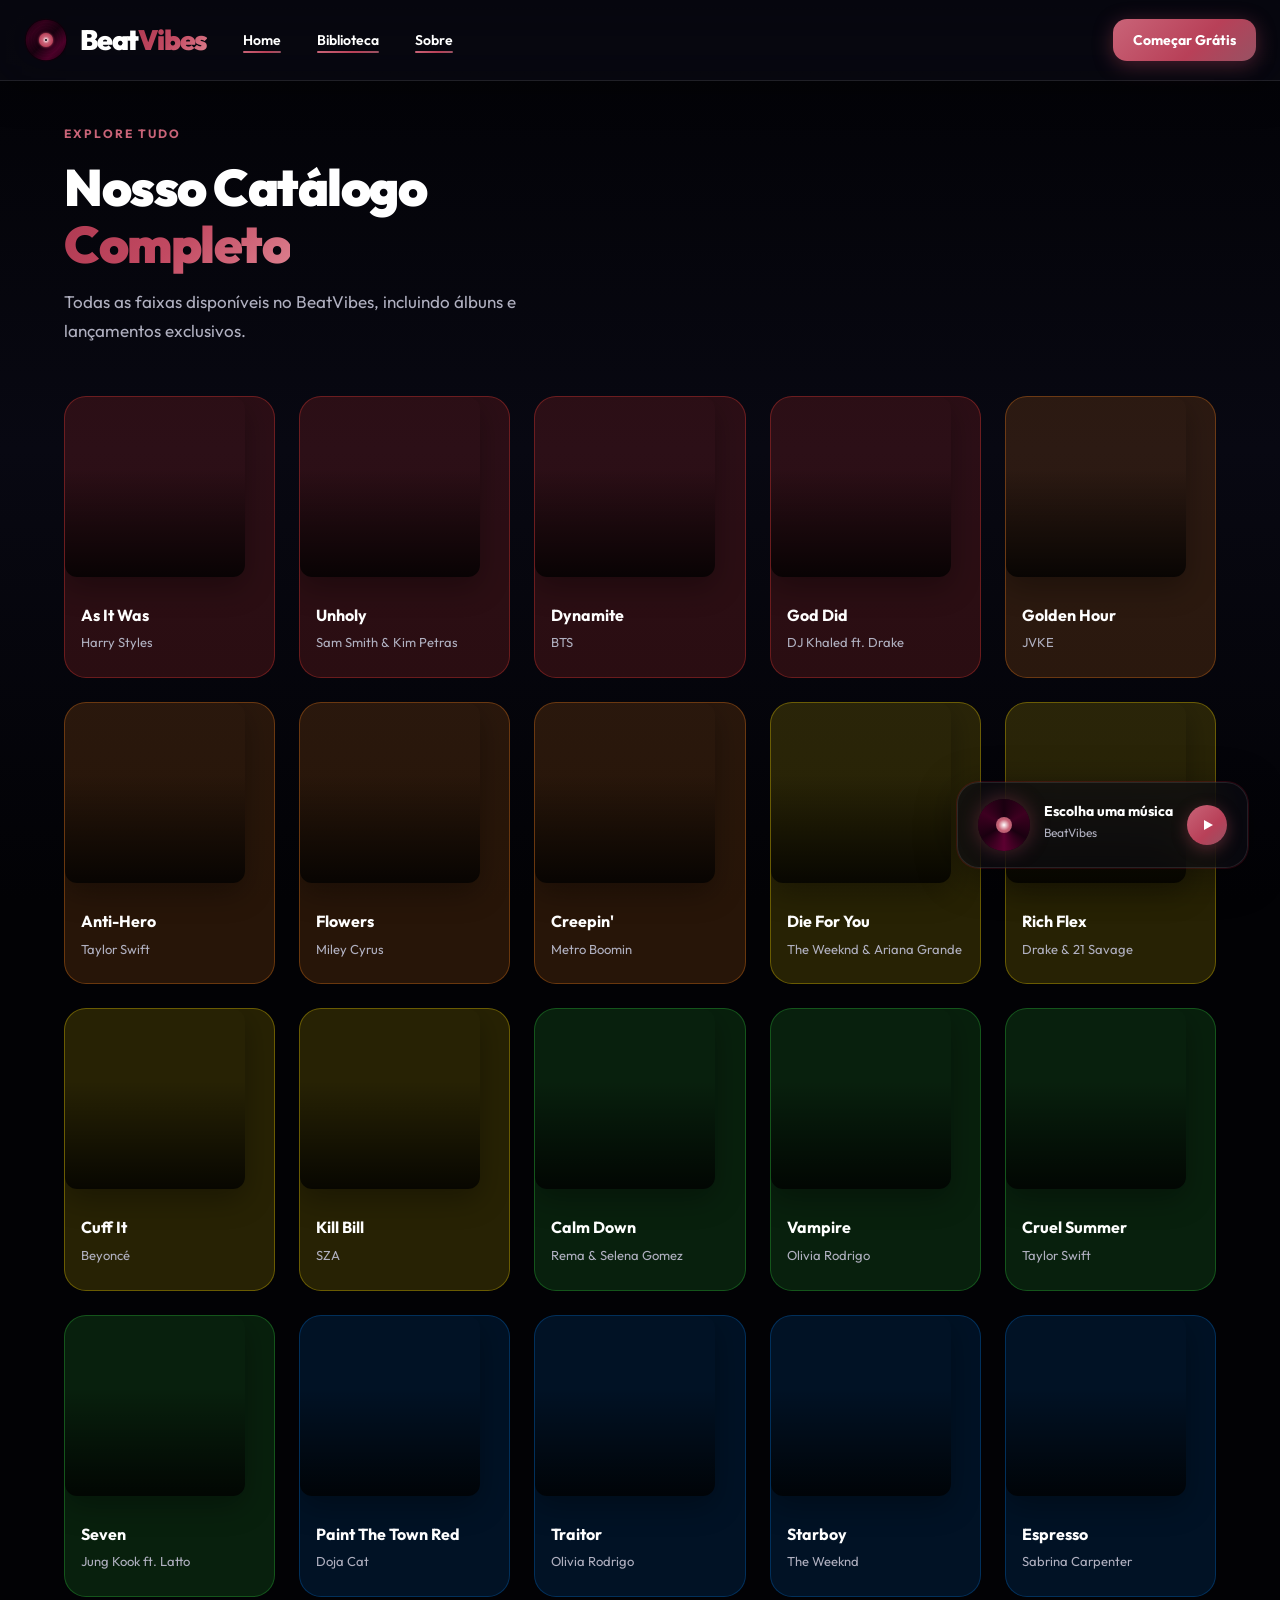
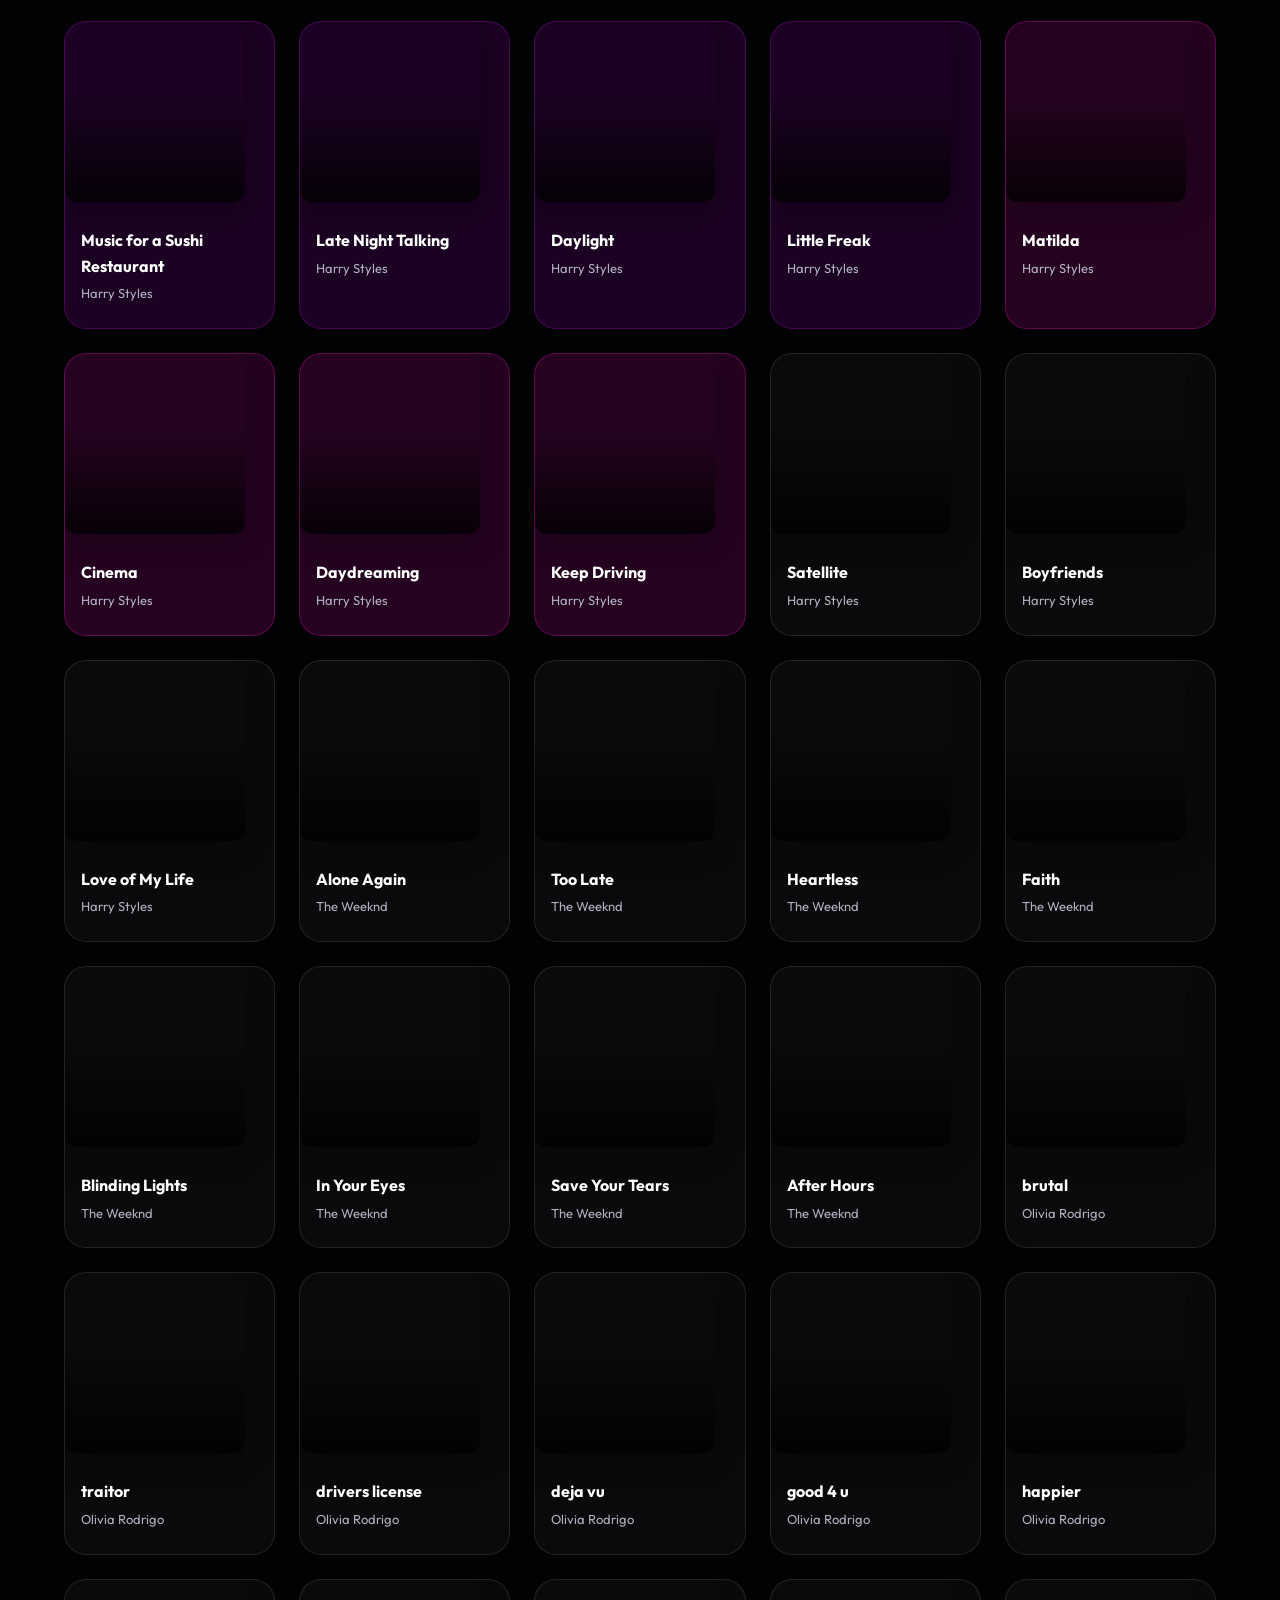
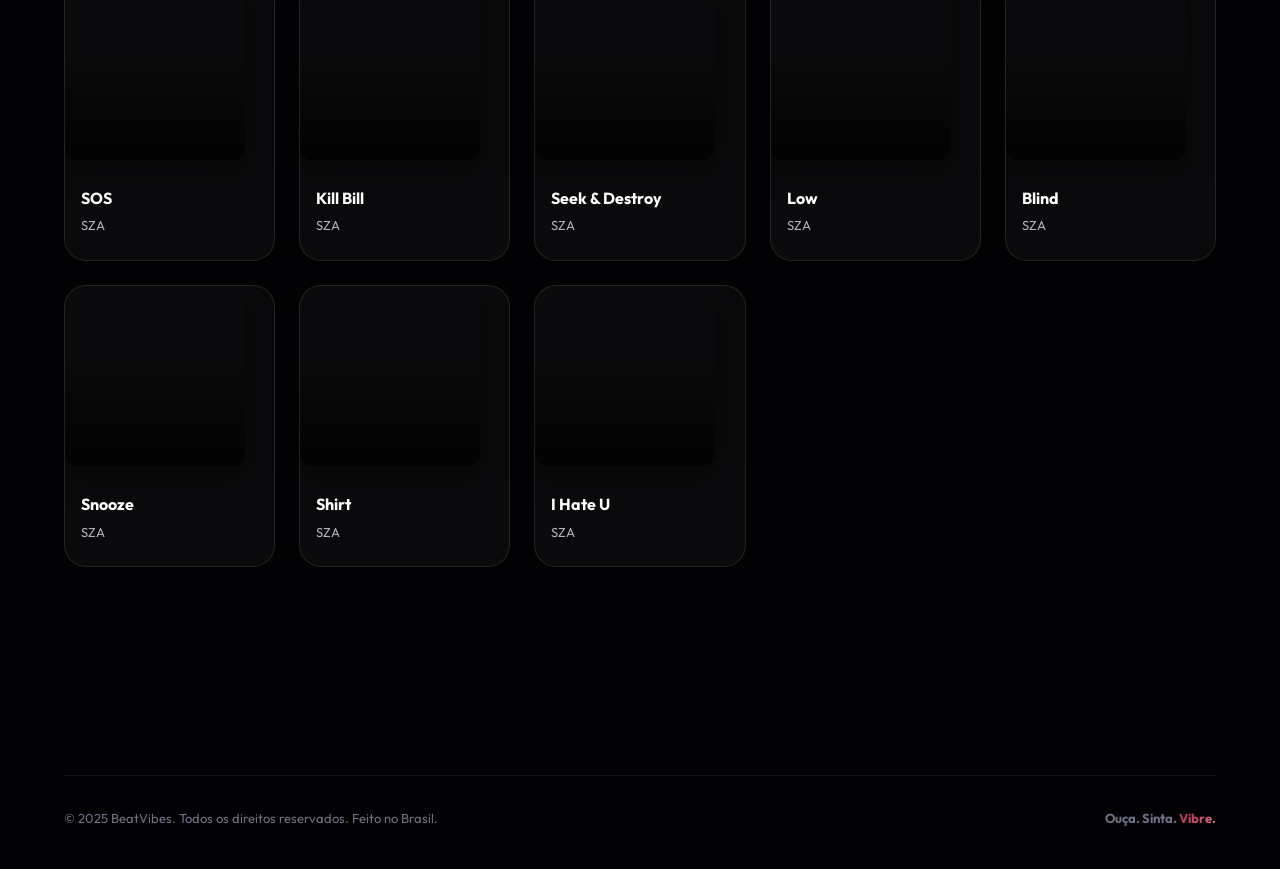
==== catalogo.html @ e832828b "Add files via upload" ====
<!DOCTYPE html>
<html lang="pt-BR" data-theme="dark">
<head>
  <meta charset="UTF-8" />
  <meta name="viewport" content="width=device-width, initial-scale=1.0" />
  <meta name="description" content="BeatVibes Catálogo – Explore todas as músicas disponíveis." />
  <title>BeatVibes – Catálogo Completo</title>
  <link rel="preconnect" href="https://fonts.googleapis.com" />
  <link rel="preconnect" href="https://fonts.gstatic.com" crossorigin />
  <link href="https://fonts.googleapis.com/css2?family=Outfit:wght@300;400;500;600;700;800;900&family=Space+Grotesk:wght@400;500;600;700&display=swap" rel="stylesheet" />
  <link rel="stylesheet" href="style.css" />
  <link rel='stylesheet' href='https://cdn-uicons.flaticon.com/2.1.0/uicons-solid-rounded/css/uicons-solid-rounded.css'>
</head>
<body class="catalog-page">

  <!-- NAVBAR -->
  <nav class="navbar scrolled">
    <div class="nav-container">
      <a href="index.html" class="nav-logo">
        <img src="logo.svg" alt="BeatVibes Icon" class="nav-logo-img" />
        <span class="logo-text">Beat<span class="logo-accent">Vibes</span></span>
      </a>
      <ul class="nav-links">
        <li><a href="index.html#home" class="nav-link">Home</a></li>
        <li><a href="index.html#biblioteca" class="nav-link">Biblioteca</a></li>
        <li><a href="index.html#sobre" class="nav-link">Sobre</a></li>
      </ul>
      <div class="nav-actions">
        <a href="login.html" class="btn-nav-cta">Começar Grátis</a>
      </div>
    </div>
  </nav>

  <main class="container" style="padding-top: 120px; padding-bottom: 80px;">
    <div class="section-tag">Explore Tudo</div>
    <h1 class="section-title">Nosso Catálogo <br><span class="gradient-text">Completo</span></h1>
    <p class="section-desc" style="margin-bottom: 50px;">Todas as faixas disponíveis no BeatVibes, incluindo álbuns e lançamentos exclusivos.</p>

    <div class="tracks-grid" id="fullTracksGrid" style="grid-template-columns: repeat(auto-fill, minmax(200px, 1fr));">
      <!-- Injected by app.js -->
    </div>
  </main>

  <footer class="footer">
    <div class="container">
      <div class="footer-bottom">
        <p>© 2025 BeatVibes. Todos os direitos reservados. Feito no Brasil.</p>
        <p class="footer-tagline">Ouça. Sinta. <span class="gradient-text">Vibre.</span></p>
      </div>
    </div>
  </footer>

  <!-- Floating Player -->
  <div class="floating-player" id="floatingPlayer">
    <div class="fp-art"><div class="fp-vinyl"><div class="fp-center"></div></div></div>
    <div class="fp-info">
      <span class="fp-title">Escolha uma música</span>
      <span class="fp-artist">BeatVibes</span>
    </div>
    <div class="fp-controls">
      <button class="fp-btn" id="fpPlay"><svg width="18" height="18" viewBox="0 0 18 18" fill="none"><path d="M6 4l9 5-9 5V4z" fill="currentColor"/></svg></button>
    </div>
  </div>

  <div class="toast" id="toast"></div>

  <script src="app.js"></script>
</body>
</html>
---- style.css ----
/* =====================================================
   BEATVIBES LANDING PAGE — CSS
   Design System: Crimson / Dark / Glassmorphism
   ===================================================== */

/* ── RESET & BASE ─────────────────────────────────── */
*, *::before, *::after { box-sizing: border-box; margin: 0; padding: 0; }

:root {
  /* Crimson Palette */
  --crimson:        #b84058;
  --crimson-light:  #c96478;
  --crimson-dark:   #975263;
  --crimson-deeper: #79142e;
  --crimson-glow:   rgba(207, 80, 105, 0.35);
  --crimson-soft:   rgba(220, 20, 60, 0.12);

  /* Dark Theme (default) */
  --bg:            #020205;
  --bg-2:          #080810;
  --bg-card:       #0e0e15;
  --bg-card-h:     #1A1A2E;
  --border:        rgba(220, 20, 60, 0.2);
  --border-soft:   rgba(255, 255, 255, 0.07);
  --glass-bg:      rgba(10, 10, 20, 0.6);
  --glass-border:  rgba(255, 255, 255, 0.1);
  --glass-shadow:  rgba(0, 0, 0, 0.4);

  /* Text */
  --txt:           #FFFFFF;
  --txt-2:         #B0B0C0;
  --txt-3:         #707085;

  /* UI */
  --radius:        14px;
  --radius-lg:     22px;
  --radius-xl:     32px;
  --trans:         0.25s cubic-bezier(.4, 0, .2, 1);
  --trans-fast:    0.15s cubic-bezier(.4, 0, .2, 1);

  /* Gradient */
  --bg-gradient:  linear-gradient(180deg, #020205 0%, #080812 50%, #020205 100%);
  --grad-crimson: linear-gradient(135deg, var(--crimson-light) 0%, var(--crimson) 60%, var(--crimson-dark) 100%);
  --grad-text:    linear-gradient(135deg, #af3951, #c24a62, #dd8290);
}

/* ── LIGHT THEME ──────────────────────────────────── */
[data-theme="light"] {
  --bg-gradient: linear-gradient(180deg, #FFFDFE 0%, #FFF5F7 20%, #FEF9F3 50%, #FFF5F7 80%, #FFFDFE 100%);
  --bg:           #FFFDFE;
  --bg-2:         transparent;
  --bg-card:      #FFFFFF;
  --bg-card-h:    #FFF0F5;
  --border:       rgba(220, 20, 60, 0.1);
  --border-soft:  rgba(220, 20, 60, 0.05);
  --glass-bg:     rgba(255, 255, 255, 0.6);
  --glass-border: rgba(220, 20, 60, 0.1);
  --glass-shadow: rgba(0, 0, 0, 0.05);
  --txt:          #1A0A0E;
  --txt-2:        #5C4D50;
  --txt-3:        #8C7E81;
}/* ── FONTS & BASE ─────────────────────────────────── */
html { scroll-behavior: smooth; font-size: 16px; }

body {
  font-family: 'Outfit', 'Space Grotesk', sans-serif;
  background: var(--bg-gradient) fixed no-repeat center / cover;
  background-color: var(--bg);
  color: var(--txt);
  line-height: 1.6;
  overflow-x: hidden;
  transition: background 0.5s ease, color 0.5s ease;
}

a { text-decoration: none; color: inherit; }
ul { list-style: none; }
img { max-width: 100%; display: block; }
button { cursor: pointer; font-family: inherit; }

/* ── SCROLLBAR ─────────────────────────────────────── */
::-webkit-scrollbar { width: 5px; }
::-webkit-scrollbar-track { background: var(--bg); }
::-webkit-scrollbar-thumb { background: var(--crimson-dark); border-radius: 99px; }

/* ── CONTAINER ─────────────────────────────────────── */
.container {
  width: 100%;
  max-width: 1200px;
  margin: 0 auto;
  padding: 0 24px;
}

/* ── GRADIENT TEXT ─────────────────────────────────── */
.gradient-text {
  background: var(--grad-text);
  -webkit-background-clip: text;
  -webkit-text-fill-color: transparent;
  background-clip: text;
}

/* ── CUSTOM CURSOR ─────────────────────────────────── */
.cursor {
  width: 10px; height: 10px;
  background: var(--crimson-light);
  border-radius: 50%;
  position: fixed;
  pointer-events: none;
  z-index: 9999;
  transform: translate(-50%, -50%);
  transition: transform 0.1s, background 0.2s;
  mix-blend-mode: difference;
}
.cursor-follower {
  width: 36px; height: 36px;
  border: 2px solid rgba(220, 20, 60, 0.5);
  border-radius: 50%;
  position: fixed;
  pointer-events: none;
  z-index: 9998;
  transform: translate(-50%, -50%);
  transition: transform 0.18s ease, width 0.2s, height 0.2s, border-color 0.2s;
}
.cursor.hovering { transform: translate(-50%, -50%) scale(2.5); background: transparent; }
.cursor-follower.hovering { width: 60px; height: 60px; border-color: var(--crimson); }

@media (hover: none) { .cursor, .cursor-follower { display: none; } }

/* ══════════════════════════════════════════════════
   NAVBAR
   ══════════════════════════════════════════════════ */
.navbar {
  position: fixed;
  top: 0; left: 0; right: 0;
  z-index: 1000;
  padding: 0;
  transition: all var(--trans);
}

.navbar.scrolled {
  background: var(--glass-bg);
  backdrop-filter: blur(24px) saturate(180%);
  -webkit-backdrop-filter: blur(24px) saturate(180%);
  border-bottom: 1px solid var(--glass-border);
  box-shadow: 0 4px 40px var(--glass-shadow);
}

.nav-container {
  max-width: 1300px;
  margin: 0 auto;
  padding: 0 24px;
  height: 80px;
  display: flex;
  align-items: center;
  justify-content: space-between;
  gap: 20px;
}

/* Logo */
.nav-logo {
  display: flex; align-items: center; gap: 12px;
  flex-shrink: 0;
}
/* Icon image */
.nav-logo-img {
  height: 44px;
  width: auto;
  object-fit: contain;
  transition: filter var(--trans), opacity var(--trans);
}
/* No filter needed for SVG logo to preserve crimson colors */
[data-theme="dark"] .nav-logo-img {
  filter: none;
}
.nav-logo:hover .nav-logo-img {
  opacity: 0.85;
}
.logo-text {
  font-size: 28px; font-weight: 900;
  color: var(--txt);
  letter-spacing: -1.2px;
  line-height: 1;
}
.logo-accent {
  background: var(--grad-text);
  -webkit-background-clip: text;
  -webkit-text-fill-color: transparent;
  background-clip: text;
}

/* Nav Links */
.nav-links {
  display: flex; align-items: center; gap: 4px;
  flex: 1;
}
.nav-link {
  padding: 8px 16px;
  font-size: 14px; font-weight: 500;
  color: var(--txt-2);
  border-radius: var(--radius);
  position: relative;
  transition: color var(--trans);
}
.nav-link::after {
  content: '';
  position: absolute; bottom: 4px; left: 16px; right: 16px;
  height: 2px;
  background: var(--grad-crimson);
  border-radius: 99px;
  transform: scaleX(0);
  transform-origin: left;
  transition: transform var(--trans);
}
.nav-link:hover { color: var(--txt); }
.nav-link:hover::after, .nav-link.active::after { transform: scaleX(1); }
.nav-link.active { color: var(--txt); font-weight: 600; }

/* Nav Actions */
.nav-actions {
  display: flex; align-items: center; gap: 16px;
  justify-content: flex-end;
}

/* Theme Toggle */
.theme-toggle { background: none; border: none; padding: 4px; }
.toggle-track {
  width: 54px; height: 28px;
  background: var(--bg-card);
  border: 1px solid var(--border-soft);
  border-radius: 99px;
  position: relative;
  display: flex; align-items: center;
  padding: 3px 5px;
  cursor: pointer;
  transition: background var(--trans), border-color var(--trans);
}
.toggle-track:hover { border-color: var(--crimson); }
.toggle-icon {
  font-size: 16px;
  position: absolute;
  display: flex;
  align-items: center;
  justify-content: center;
  transition: all var(--trans);
  z-index: 1;
}
.toggle-icon.sun { left: 8px; color: #000 !important; }
.toggle-icon.moon { right: 8px; color: #fff !important; }
[data-theme="dark"] .toggle-icon.sun { opacity: 0; transform: scale(0.5); }
[data-theme="dark"] .toggle-icon.moon { opacity: 1; transform: scale(1); }
[data-theme="light"] .toggle-icon.sun { opacity: 1; transform: scale(1); }
[data-theme="light"] .toggle-icon.moon { opacity: 0; transform: scale(0.5); }
.toggle-thumb {
  width: 20px; height: 20px;
  background: var(--grad-crimson);
  border-radius: 50%;
  position: absolute;
  top: 3px;
  transition: left var(--trans);
  box-shadow: 0 2px 8px var(--crimson-glow);
}
[data-theme="dark"] .toggle-thumb { left: 4px; }
[data-theme="light"] .toggle-thumb { left: 30px; }

/* CTA Button in nav */
.btn-nav-cta {
  display: flex; align-items: center; gap: 8px;
  padding: 10px 20px;
  background: var(--grad-crimson);
  color: #fff;
  font-size: 14px; font-weight: 700;
  border-radius: var(--radius);
  border: none;
  transition: transform var(--trans), box-shadow var(--trans), opacity var(--trans);
  box-shadow: 0 4px 20px var(--crimson-glow);
  white-space: nowrap;
}
.btn-nav-cta:hover {
  box-shadow: 0 8px 30px var(--crimson-glow);
}

/* Hamburger */
.hamburger {
  display: none;
  flex-direction: column; gap: 5px;
  background: none; border: none; padding: 6px;
}
.hamburger span {
  display: block; width: 24px; height: 2px;
  background: var(--txt);
  border-radius: 99px;
  transition: all var(--trans);
}
.hamburger.open span:nth-child(1) { transform: translateY(7px) rotate(45deg); }
.hamburger.open span:nth-child(2) { opacity: 0; }
.hamburger.open span:nth-child(3) { transform: translateY(-7px) rotate(-45deg); }

/* Mobile Menu */
.mobile-menu {
  display: none;
  background: var(--glass-bg);
  backdrop-filter: blur(24px);
  -webkit-backdrop-filter: blur(24px);
  border-top: 1px solid var(--glass-border);
  padding: 20px 24px 24px;
}
.mobile-menu.open { display: block; }
.mobile-link {
  display: block; padding: 12px 0;
  font-size: 18px; font-weight: 600;
  color: var(--txt-2);
  border-bottom: 1px solid var(--border-soft);
  transition: color var(--trans);
}
.mobile-link:hover { color: var(--crimson-light); }
.mobile-cta {
  margin-top: 16px;
  color: var(--crimson-light) !important;
  border: none !important;
  font-size: 16px !important;
}

/* ══════════════════════════════════════════════════
   HERO SECTION
   ══════════════════════════════════════════════════ */
.hero {
  position: relative;
  min-height: 100vh;
  display: flex; align-items: center; justify-content: center;
  overflow: hidden;
  padding: 120px 24px 80px;
}

/* Background */
.hero-bg {
  position: absolute; inset: 0;
  z-index: 0;
}

/* Pure CSS gradient — replaces the photo */
.hero-gradient {
  position: absolute; inset: 0;
  background:
    radial-gradient(ellipse 80% 60% at 20% 50%, rgba(180, 20, 60, 0.22) 0%, transparent 60%),
    radial-gradient(ellipse 60% 80% at 80% 30%, rgba(120, 0, 80, 0.18) 0%, transparent 55%),
    radial-gradient(ellipse 100% 50% at 50% 100%, rgba(220, 20, 60, 0.12) 0%, transparent 60%),
    linear-gradient(160deg, #0c0010 0%, #0a0818 40%, #080012 70%, #0d0008 100%);
}
[data-theme="light"] .hero-gradient {
  background: transparent !important;
}
[data-theme="light"] .hero-slider {
  background: transparent !important;
}

/* Subtle perspective grid */
.hero-grid {
  position: absolute; inset: 0;
  background-image:
    linear-gradient(rgba(180, 20, 60, 0.07) 1px, transparent 1px),
    linear-gradient(90deg, rgba(180, 20, 60, 0.07) 1px, transparent 1px);
  background-size: 60px 60px;
  mask-image: radial-gradient(ellipse 80% 70% at 50% 50%, black 30%, transparent 75%);
  -webkit-mask-image: radial-gradient(ellipse 80% 70% at 50% 50%, black 30%, transparent 75%);
  pointer-events: none;
  animation: gridDrift 20s linear infinite;
}
@keyframes gridDrift {
  0%   { background-position: 0 0; }
  100% { background-position: 60px 60px; }
}

.hero-noise {
  position: absolute; inset: 0;
  opacity: 0.04;
  background-image: url("data:image/svg+xml,%3Csvg viewBox='0 0 256 256' xmlns='http://www.w3.org/2000/svg'%3E%3Cfilter id='noise'%3E%3CfeTurbulence type='fractalNoise' baseFrequency='0.9' numOctaves='4' stitchTiles='stitch'/%3E%3C/filter%3E%3Crect width='100%25' height='100%25' filter='url(%23noise)'/%3E%3C/svg%3E");
  pointer-events: none;
}

/* Orbs - Removed per user request */
.orb { display: none; }


/* Soundwave */
.soundwave-wrap {
  position: absolute; bottom: 120px; left: 50%; transform: translateX(-50%);
  display: flex; align-items: flex-end; gap: 4px; height: 60px;
  opacity: 0.25;
}
.soundwave-wrap .bar {
  width: 4px; background: var(--crimson);
  border-radius: 99px;
  animation: wave 1.2s ease-in-out infinite;
}
.soundwave-wrap .bar:nth-child(1)  { animation-delay: 0.0s; }
.soundwave-wrap .bar:nth-child(2)  { animation-delay: 0.1s; }
.soundwave-wrap .bar:nth-child(3)  { animation-delay: 0.2s; }
.soundwave-wrap .bar:nth-child(4)  { animation-delay: 0.3s; }
.soundwave-wrap .bar:nth-child(5)  { animation-delay: 0.4s; }
.soundwave-wrap .bar:nth-child(6)  { animation-delay: 0.5s; }
.soundwave-wrap .bar:nth-child(7)  { animation-delay: 0.6s; }
.soundwave-wrap .bar:nth-child(8)  { animation-delay: 0.5s; }
.soundwave-wrap .bar:nth-child(9)  { animation-delay: 0.4s; }
.soundwave-wrap .bar:nth-child(10) { animation-delay: 0.3s; }
.soundwave-wrap .bar:nth-child(11) { animation-delay: 0.2s; }
.soundwave-wrap .bar:nth-child(12) { animation-delay: 0.1s; }
.soundwave-wrap .bar:nth-child(13) { animation-delay: 0.0s; }
.soundwave-wrap .bar:nth-child(14) { animation-delay: 0.15s; }
.soundwave-wrap .bar:nth-child(15) { animation-delay: 0.3s; }
.soundwave-wrap .bar:nth-child(16) { animation-delay: 0.45s; }
.soundwave-wrap .bar:nth-child(17) { animation-delay: 0.6s; }
.soundwave-wrap .bar:nth-child(18) { animation-delay: 0.75s; }
@keyframes wave {
  0%, 100% { height: 8px; }
  50% { height: 40px; }
}

/* Hero Content */
.hero-content {
  position: relative; z-index: 10;
  max-width: 1400px;
  width: 100%;
  margin: 0 auto;
  padding: 0 40px;
}

.hero-title {
  font-size: clamp(48px, 10vw, 110px);
  font-weight: 900;
  line-height: 0.95;
  letter-spacing: -3px;
  margin-bottom: 24px;
}

.hero-subtitle {
  font-size: 1.4rem;
  line-height: 1.6;
  color: var(--txt-2);
  margin-bottom: 40px;
  max-width: 650px;
  font-weight: 400;
}

.hero-slider {
  position: relative;
  min-height: 600px;
  display: flex;
  align-items: center;
  margin-bottom: 20px;
}

.hero-slide {
  position: absolute;
  inset: 0;
  display: grid;
  grid-template-columns: 1fr 1.1fr;
  align-items: center;
  gap: 80px;
  opacity: 0;
  visibility: hidden;
  transition: all 0.8s cubic-bezier(0.4, 0, 0.2, 1);
  z-index: 1;
}
.hero-slide.active {
  opacity: 1;
  visibility: visible;
  z-index: 2;
}

.hero-nav {
  position: absolute;
  top: 50%;
  transform: translateY(-50%);
  background: transparent;
  border: none;
  color: #fff;
  display: flex;
  align-items: center;
  justify-content: center;
  cursor: pointer;
  z-index: 100;
  transition: all 0.4s var(--trans);
  opacity: 0.8;
  color: var(--txt);
}
.hero-nav:hover {
  background: var(--crimson);
  border-color: var(--crimson);
  box-shadow: 0 0 30px var(--crimson-soft);
  transform: translateY(-50%) scale(1.1);
}
.hero-nav.prev { left: -80px; }
.hero-nav.next { right: -80px; }

@media (min-width: 1400px) {
  .hero-nav.prev { left: -100px; }
  .hero-nav.next { right: -100px; }
}

@media (max-width: 1200px) {
  .hero-nav.prev { left: 10px; }
  .hero-nav.next { right: 10px; }
}

.hero-slide.active {
  opacity: 1 !important;
  visibility: visible !important;
}

.hero-text {
  text-align: left;
  transform: translateX(-30px);
  transition: transform 0.8s ease;
}
.hero-slide.active .hero-text {
  transform: translateX(0);
}

.hero-media {
  position: relative;
  display: flex;
  align-items: center;
  justify-content: center;
  transform: translateX(30px);
  transition: transform 0.8s ease;
}
.hero-slide.active .hero-media {
  transform: translateX(0);
}

/* Slide 1: Vinyl */
.media-vinyl-wrap { position: relative; }
.media-vinyl {
  width: 320px; height: 320px;
  border-radius: 50%;
  background: conic-gradient(#1a0010, #3d0020, #1a0010, #5c0030, #1a0010, #3d0020, #1a0010);
  box-shadow: 0 0 50px var(--crimson-glow);
  display: flex; align-items: center; justify-content: center;
  animation: spinVinyl 8s linear infinite;
}
.media-center {
  width: 100px; height: 100px;
  border-radius: 50%;
  background: radial-gradient(circle, #fff 0%, var(--crimson-light) 50%, var(--crimson-dark) 100%);
  box-shadow: inset 0 0 20px rgba(0,0,0,0.3);
}
.floating-note {
  position: absolute; color: var(--crimson-light); font-size: 28px;
  filter: drop-shadow(0 0 15px var(--crimson));
  animation: floatNote 4s ease-in-out infinite;
  z-index: 5;
}
.note-1 { top: -30px; left: 10%; animation-delay: 0s; }
.note-2 { bottom: -20px; right: 10%; animation-delay: 2s; }

@keyframes floatNote {
  0%, 100% { transform: translateY(0) rotate(0deg) scale(1); opacity: 0.4; }
  50% { transform: translateY(-30px) rotate(15deg) scale(1.2); opacity: 0.9; }
}

/* Slide 2: Aura */
.media-aura {
  position: relative; width: 300px; height: 300px;
  display: flex; align-items: center; justify-content: center;
}
.aura-ring {
  position: absolute; border: 2px solid var(--crimson);
  border-radius: 50%; opacity: 0;
  animation: ripple 3s linear infinite;
}
.ring-1 { width: 100%; height: 100%; animation-delay: 0s; }
.ring-2 { width: 100%; height: 100%; animation-delay: 1s; }
.ring-3 { width: 100%; height: 100%; animation-delay: 2s; }
.aura-icon { color: var(--crimson-light); filter: drop-shadow(0 0 10px var(--crimson)); }

@keyframes ripple {
  0% { transform: scale(0.5); opacity: 0.8; }
  100% { transform: scale(1.5); opacity: 0; }
}

/* Slide 3: AI */
.media-ai {
  position: relative; width: 400px; height: 200px;
  display: flex; align-items: center; justify-content: center;
}
.ai-wave { width: 100%; height: 100px; }
.wave-path { animation: waveDraw 4s linear infinite; }
.ai-core {
  position: absolute; width: 40px; height: 40px;
  background: var(--grad-crimson); border-radius: 50%;
  box-shadow: 0 0 30px var(--crimson-glow);
  animation: pulse 2s infinite;
}

@keyframes waveDraw {
  0% { stroke-dasharray: 0 200; stroke-dashoffset: 0; }
  100% { stroke-dasharray: 200 0; stroke-dashoffset: -400; }
}

/* Slide 4: Devices */
.media-devices {
  position: relative; width: 300px; height: 200px;
}
.device {
  position: absolute; background: rgba(255,255,255,0.05);
  border: 2px solid var(--border-soft); border-radius: 12px;
  backdrop-filter: blur(10px);
}
.phone { width: 60px; height: 110px; bottom: 0; left: 20px; z-index: 2; }
.laptop { width: 220px; height: 140px; top: 0; right: 0; z-index: 1; }
.cloud-sync {
  position: absolute; top: 40%; left: 45%; z-index: 3;
  color: var(--crimson-light); animation: floatOrb 4s infinite;
}

/* Actions & Dots */
.hero-actions-container {
  display: flex; flex-direction: column; align-items: flex-start;
  gap: 40px; margin-top: -40px; padding-left: 0;
}
.hero-main-cta { display: flex; align-items: center; gap: 20px; }

.hero-dots { display: flex; gap: 12px; }
.h-dot {
  width: 32px; height: 4px; background: var(--border-soft);
  border-radius: 99px; cursor: pointer; transition: all 0.4s var(--trans);
}
.h-dot.active {
  background: var(--grad-crimson); width: 60px;
  box-shadow: 0 0 15px var(--crimson-glow);
}

@media (max-width: 1024px) {
  .hero-slide { grid-template-columns: 1fr; gap: 40px; height: auto; position: relative; }
  .hero-slider { min-height: 800px; }
  .hero-text { text-align: center; }
  .hero-actions-container { align-items: center; margin-top: 20px; }
  .hero-media { order: -1; transform: translateY(0) !important; }
}

@media (max-width: 768px) {
  .hero-title { font-size: 52px; letter-spacing: -2px; }
  .media-vinyl { width: 240px; height: 240px; }
}

/* Stats */
.hero-stats {
  display: inline-flex; align-items: center; gap: 32px;
  background: var(--glass-bg);
  border: 1px solid var(--glass-border);
  backdrop-filter: blur(16px);
  border-radius: var(--radius-xl);
  padding: 20px 40px;
}
.stat-item { text-align: center; }
.stat-num {
  font-size: 32px; font-weight: 900;
  background: var(--grad-text);
  -webkit-background-clip: text; -webkit-text-fill-color: transparent; background-clip: text;
}
.stat-suffix { font-size: 20px; font-weight: 800; color: var(--crimson-light); }
.stat-label { display: block; font-size: 12px; color: var(--txt-3); margin-top: 2px; font-weight: 500; }
.stat-divider { width: 1px; height: 44px; background: var(--border-soft); }

/* Scroll Hint */
.scroll-hint {
  position: absolute; bottom: 32px; left: 50%; transform: translateX(-50%);
  display: flex; flex-direction: column; align-items: center; gap: 8px;
  color: var(--txt-3); font-size: 12px;
  animation: bobble 2s ease-in-out infinite;
  z-index: 10;
}
.scroll-mouse {
  width: 24px; height: 36px;
  border: 2px solid var(--txt-3);
  border-radius: 99px;
  display: flex; justify-content: center; padding-top: 6px;
}
.scroll-wheel {
  width: 4px; height: 6px;
  background: var(--crimson-light);
  border-radius: 99px;
  animation: scrollWheel 1.5s ease-in-out infinite;
}
@keyframes scrollWheel {
  0% { opacity: 1; transform: translateY(0); }
  100% { opacity: 0; transform: translateY(10px); }
}
@keyframes bobble {
  0%, 100% { transform: translateX(-50%) translateY(0); }
  50% { transform: translateX(-50%) translateY(6px); }
}

/* ── FLOATING PLAYER ─────────────────────────────── */
.floating-player {
  position: fixed;
  bottom: 32px; right: 32px;
  z-index: 800;
  background: var(--glass-bg);
  backdrop-filter: blur(20px);
  -webkit-backdrop-filter: blur(20px);
  border: 1px solid var(--glass-border);
  border-radius: var(--radius-lg);
  padding: 16px 20px;
  display: flex; align-items: center; gap: 14px;
  min-width: 280px;
  box-shadow: 0 8px 40px rgba(0,0,0,0.4), 0 0 0 1px var(--border);
  animation: slideInRight 0.6s 1s ease both;
  transition: transform var(--trans), box-shadow var(--trans);
}
.floating-player:hover {
  box-shadow: 0 16px 60px rgba(0,0,0,0.5), 0 0 30px var(--crimson-glow);
}
@keyframes slideInRight {
  from { opacity: 0; transform: translateX(80px); }
  to   { opacity: 1; transform: translateX(0); }
}

.fp-glow {
  position: absolute; inset: 0;
  background: radial-gradient(ellipse at 0% 100%, rgba(220,20,60,0.15) 0%, transparent 60%);
  pointer-events: none; border-radius: inherit;
}
.fp-art {
  flex-shrink: 0;
  width: 52px; height: 52px;
  display: flex; align-items: center; justify-content: center;
}
.fp-vinyl {
  width: 52px; height: 52px;
  border-radius: 50%;
  background: conic-gradient(#1a0010, #3d0020, #1a0010, #5c0030, #1a0010, #3d0020, #1a0010);
  box-shadow: 0 0 20px var(--crimson-glow);
  animation: spinVinyl 6s linear infinite;
  display: flex; align-items: center; justify-content: center;
}
.fp-center {
  width: 16px; height: 16px;
  border-radius: 50%;
  background: radial-gradient(circle, #fff 0%, var(--crimson-light) 50%, var(--crimson-dark) 100%);
}
@keyframes spinVinyl { to { transform: rotate(360deg); } }

.fp-info { flex: 1; min-width: 0; }
.fp-label { display: block; font-size: 10px; letter-spacing: 1.5px; font-weight: 600; color: var(--crimson-light); text-transform: uppercase; margin-bottom: 2px; }
.fp-title { display: block; font-size: 14px; font-weight: 700; white-space: nowrap; overflow: hidden; text-overflow: ellipsis; }
.fp-artist { display: block; font-size: 12px; color: var(--txt-2); margin-bottom: 8px; }
.fp-controls { display: flex; align-items: center; gap: 6px; flex-shrink: 0; }
.fp-btn {
  width: 40px; height: 40px;
  background: var(--grad-crimson);
  border: none;
  border-radius: 50%;
  display: flex; align-items: center; justify-content: center;
  color: #fff;
  box-shadow: 0 4px 16px var(--crimson-glow);
  transition: all var(--trans);
  z-index: 2;
}
.fp-btn:hover { box-shadow: 0 6px 24px var(--crimson-glow); transform: scale(1.05); }

.fp-btn-sm {
  width: 32px; height: 32px;
  background: var(--bg-card);
  border: 1px solid var(--border-soft);
  border-radius: 50%;
  display: flex; align-items: center; justify-content: center;
  color: var(--txt-2);
  transition: all var(--trans);
}
.fp-btn-sm:hover { border-color: var(--crimson); color: var(--crimson-light); transform: scale(1.1); }

/* Progress */
.fp-progress { display: flex; flex-direction: column; gap: 4px; }
.fp-bar { height: 3px; background: var(--bg-card); border-radius: 99px; overflow: hidden; }
.fp-fill { height: 100%; width: 0%; background: var(--grad-crimson); border-radius: 99px; transition: width 0.3s linear; }
@keyframes progressAnim {
  0% { width: 0%; }
  100% { width: 100%; }
}
.fp-time { font-size: 10px; color: var(--txt-3); }

/* ══════════════════════════════════════════════════
   BUTTONS
   ══════════════════════════════════════════════════ */
.btn-primary {
  display: inline-flex; align-items: center;
  background: var(--grad-crimson);
  color: #fff;
  font-weight: 700; font-size: 15px;
  padding: 14px 28px;
  border-radius: var(--radius);
  border: none;
  position: relative; overflow: hidden;
  box-shadow: 0 4px 24px var(--crimson-glow);
  transition: transform var(--trans), box-shadow var(--trans);
}
.btn-primary:hover {
  box-shadow: 0 6px 36px var(--crimson-glow);
}
.btn-primary.btn-large { padding: 18px 40px; font-size: 17px; border-radius: var(--radius-lg); }
.btn-primary.btn-full { width: 100%; justify-content: center; }
.btn-inner { display: flex; align-items: center; gap: 8px; position: relative; z-index: 1; }
.btn-shine {
  position: absolute; top: 0; left: -100%;
  width: 60%; height: 100%;
  background: linear-gradient(90deg, transparent, rgba(255,255,255,0.25), transparent);
  transform: skewX(-20deg);
  transition: left 0.6s ease;
  pointer-events: none;
}
.btn-primary:hover .btn-shine { left: 140%; }

.btn-ghost {
  display: inline-flex; align-items: center; gap: 8px;
  background: var(--glass-bg);
  backdrop-filter: blur(8px);
  color: var(--txt);
  font-weight: 600; font-size: 15px;
  padding: 14px 28px;
  border-radius: var(--radius);
  border: 1px solid var(--glass-border);
  transition: border-color var(--trans), background var(--trans), transform var(--trans);
}
.btn-ghost:hover {
  border-color: var(--crimson);
  background: var(--crimson-soft);
}

/* ══════════════════════════════════════════════════
   SECTION COMMONS
   ══════════════════════════════════════════════════ */
.section-tag {
  display: inline-block;
  font-size: 12px; font-weight: 700;
  letter-spacing: 2px;
  text-transform: uppercase;
  color: var(--crimson-light);
  margin-bottom: 16px;
}
.section-title {
  font-size: clamp(32px, 4vw, 52px);
  font-weight: 900;
  line-height: 1.1;
  letter-spacing: -1.5px;
  margin-bottom: 16px;
  color: var(--txt);
}
.section-desc {
  font-size: 17px;
  color: var(--txt-2);
  max-width: 520px;
  line-height: 1.7;
}

/* ── FADE-IN ANIMATION UTILITY ───────────────────── */
[data-aos] {
  opacity: 0;
  transform: translateY(30px);
  transition: opacity 0.65s ease, transform 0.65s ease;
}
[data-aos].aos-animate {
  opacity: 1;
  transform: translateY(0);
}
[data-aos][data-aos-delay="100"] { transition-delay: 0.1s; }
[data-aos][data-aos-delay="150"] { transition-delay: 0.15s; }
[data-aos][data-aos-delay="200"] { transition-delay: 0.2s; }
[data-aos][data-aos-delay="250"] { transition-delay: 0.25s; }
[data-aos][data-aos-delay="300"] { transition-delay: 0.3s; }
[data-aos][data-aos-delay="350"] { transition-delay: 0.35s; }
[data-aos][data-aos-delay="400"] { transition-delay: 0.4s; }
[data-aos="fade-right"] { transform: translateX(-30px); }
[data-aos="fade-left"]  { transform: translateX(30px); }
[data-aos="fade-down"]  { transform: translateY(-30px); }
[data-aos="fade-right"].aos-animate,
[data-aos="fade-left"].aos-animate  { transform: translateX(0); }
[data-aos="fade-down"].aos-animate  { transform: translateY(0); }

/* ══════════════════════════════════════════════════
   FEATURES
   ══════════════════════════════════════════════════ */
.features {
  padding: 120px 0;
  background: transparent;
  position: relative;
}
.features::before {
  display: none;
}

.features .container { padding-bottom: 0; }
.features .section-title, .features .section-desc, .features .section-tag {
  text-align: center;
}
.features .section-desc { margin: 0 auto 60px; }

.features-grid {
  display: grid;
  grid-template-columns: repeat(3, 1fr);
  gap: 24px;
  max-width: 1100px;
  margin: 0 auto;
}

.feature-card {
  background: linear-gradient(145deg, var(--bg-card), rgba(255, 255, 255, 0.03));
  border: 1px solid var(--border-soft);
  border-radius: 32px;
  padding: 48px 32px;
  position: relative; overflow: hidden;
  transition: all 0.4s cubic-bezier(0.175, 0.885, 0.32, 1.275);
  display: flex; flex-direction: column; 
  align-items: center; text-align: center;
  min-height: 380px;
  justify-content: center;
  box-shadow: 0 10px 30px rgba(0,0,0,0.05);
}
[data-theme="dark"] .feature-card {
  background: linear-gradient(145deg, rgba(20,20,30,0.4), rgba(10,10,15,0.2));
  box-shadow: 0 15px 40px rgba(0,0,0,0.2);
}
.feature-card:hover {
  border-color: var(--crimson);
  background: var(--bg-card-h);
  box-shadow: 0 30px 70px rgba(0,0,0,0.1), 0 0 40px var(--crimson-soft);
}
.feature-card::after {
  content: '';
  position: absolute; bottom: 0; left: 0; right: 0; height: 6px;
  background: var(--grad-crimson);
  transform: scaleX(0);
  transform-origin: center;
  transition: transform 0.5s cubic-bezier(.4, 0, .2, 1);
}
.feature-card:hover::after { transform: scaleX(1); }

.feature-icon {
  width: 72px; height: 72px;
  background: var(--crimson-soft);
  border: 1px solid var(--border);
  border-radius: 20px;
  display: flex; align-items: center; justify-content: center;
  margin-bottom: 24px;
  transition: all var(--trans);
}
.feature-card:hover .feature-icon { 
  background: var(--grad-crimson);
  box-shadow: 0 10px 25px var(--crimson-glow);
  border-color: transparent;
}
.feature-card:hover .feature-icon svg path,
.feature-card:hover .feature-icon svg circle {
  fill: #fff; stroke: #fff;
}

.feature-card h3 {
  font-size: 22px; font-weight: 800;
  color: var(--txt);
  margin-bottom: 16px;
  letter-spacing: -0.5px;
}
.feature-card p {
  font-size: 15px; color: var(--txt-2);
  line-height: 1.7; margin-bottom: 24px;
}

.feature-badge {
  display: inline-block;
  background: var(--crimson-soft);
  border: 1px solid var(--border);
  color: var(--crimson-light);
  font-size: 11px; font-weight: 700;
  letter-spacing: 1px;
  padding: 4px 12px;
  border-radius: 99px;
  width: fit-content;
}

/* Mini Wave inside card */
.feature-visual { margin: 8px 0; }
.mini-wave {
  display: flex; align-items: flex-end; gap: 4px; height: 32px;
}
.mini-wave span {
  width: 6px; border-radius: 99px;
  background: var(--grad-crimson);
  animation: mini-w 1s ease-in-out infinite;
}
.mini-wave span:nth-child(1) { animation-delay: 0s; }
.mini-wave span:nth-child(2) { animation-delay: 0.15s; }
.mini-wave span:nth-child(3) { animation-delay: 0.3s; }
.mini-wave span:nth-child(4) { animation-delay: 0.45s; }
.mini-wave span:nth-child(5) { animation-delay: 0.6s; }
@keyframes mini-w {
  0%, 100% { height: 8px; }
  50% { height: 28px; }
}

.offline-indicator {
  display: flex; align-items: center; gap: 8px;
  font-size: 13px; color: var(--txt-2);
}
.dot-pulse {
  width: 10px; height: 10px;
  background: #2ecc71;
  border-radius: 50%;
  animation: dotPulse 1.5s ease-in-out infinite;
}
@keyframes dotPulse {
  0%, 100% { box-shadow: 0 0 0 0 rgba(46,204,113,0.6); }
  50% { box-shadow: 0 0 0 8px rgba(46,204,113,0); }
}

/* ══════════════════════════════════════════════════
   BIBLIOTECA / TRENDING
   ══════════════════════════════════════════════════ */
.biblioteca { padding: 120px 0; background: transparent; }

/* Genre Filters */
.genre-filters {
  display: flex; gap: 10px; flex-wrap: wrap;
  margin-bottom: 40px;
}
.genre-btn {
  background: var(--bg-card);
  border: 1px solid var(--border-soft);
  color: var(--txt-2);
  font-family: inherit;
  font-size: 13px; font-weight: 600;
  padding: 9px 22px;
  border-radius: 99px;
  transition: all var(--trans);
}
.genre-btn:hover { border-color: var(--crimson); color: var(--txt); }
.genre-btn.active {
  background: var(--grad-crimson);
  border-color: transparent;
  color: #fff;
  box-shadow: 0 4px 20px var(--crimson-glow);
}

/* Tracks Grid */
.tracks-grid {
  display: grid;
  grid-template-columns: repeat(4, 1fr);
  gap: 24px;
  margin-bottom: 48px;
}

.track-card {
  background: var(--bg-card);
  border: 1px solid var(--border-soft);
  border-radius: var(--radius-lg);
  overflow: hidden;
  transition: transform var(--trans), box-shadow var(--trans), border-color var(--trans), opacity var(--trans);
  position: relative;
}
.track-card:hover {
  border-color: var(--crimson);
  box-shadow: 0 16px 50px rgba(0,0,0,0.5), 0 0 20px var(--crimson-soft);
  transform: translateY(-8px);
}

/* Rainbow Track Cards - Per Row (Groups of 4) */
/* Row 1: Red */
.tracks-grid .track-card:nth-child(-n+4) { background: rgba(255, 65, 54, 0.15); border-color: rgba(255, 65, 54, 0.3); }
/* Row 2: Orange */
.tracks-grid .track-card:nth-child(n+5):nth-child(-n+8) { background: rgba(255, 133, 27, 0.15); border-color: rgba(255, 133, 27, 0.3); }
/* Row 3: Yellow */
.tracks-grid .track-card:nth-child(n+9):nth-child(-n+12) { background: rgba(255, 220, 0, 0.15); border-color: rgba(255, 220, 0, 0.3); }
/* Row 4: Green */
.tracks-grid .track-card:nth-child(n+13):nth-child(-n+16) { background: rgba(46, 204, 64, 0.15); border-color: rgba(46, 204, 64, 0.3); }
/* Row 5: Blue */
.tracks-grid .track-card:nth-child(n+17):nth-child(-n+20) { background: rgba(0, 116, 217, 0.15); border-color: rgba(0, 116, 217, 0.3); }
/* Row 6: Purple */
.tracks-grid .track-card:nth-child(n+21):nth-child(-n+24) { background: rgba(177, 13, 201, 0.15); border-color: rgba(177, 13, 201, 0.3); }
/* Row 7: Pink */
.tracks-grid .track-card:nth-child(n+25):nth-child(-n+28) { background: rgba(240, 18, 190, 0.15); border-color: rgba(240, 18, 190, 0.3); }
/* Row 8+: Black/Dark */
.tracks-grid .track-card:nth-child(n+29) { background: rgba(17, 17, 17, 0.6); border-color: rgba(255, 255, 255, 0.1); }

/* Hover states for rainbow */
.tracks-grid .track-card:nth-child(-n+4):hover { background: rgba(255, 65, 54, 0.25); }
.tracks-grid .track-card:nth-child(n+5):nth-child(-n+8):hover { background: rgba(255, 133, 27, 0.25); }
.tracks-grid .track-card:nth-child(n+9):nth-child(-n+12):hover { background: rgba(255, 220, 0, 0.25); }
.tracks-grid .track-card:nth-child(n+13):nth-child(-n+16):hover { background: rgba(46, 204, 64, 0.25); }
.tracks-grid .track-card:nth-child(n+17):nth-child(-n+20):hover { background: rgba(0, 116, 217, 0.25); }
.tracks-grid .track-card:nth-child(n+21):nth-child(-n+24):hover { background: rgba(177, 13, 201, 0.25); }
.tracks-grid .track-card:nth-child(n+25):nth-child(-n+28):hover { background: rgba(240, 18, 190, 0.25); }
.tracks-grid .track-card:nth-child(n+29):hover { background: rgba(17, 17, 17, 0.8); }

.track-card.hidden {
  display: none;
}

.track-art {
  position: relative;
  height: 180px;
  display: flex; align-items: center; justify-content: center;
  background-size: cover; background-position: center;
  border-radius: var(--radius-lg) var(--radius-lg) 0 0;
  z-index: 1;
}
.track-art::after {
  content: '';
  position: absolute; inset: 0;
  background: linear-gradient(to top, rgba(0,0,0,0.8) 0%, rgba(0,0,0,0.4) 30%, transparent 60%);
  z-index: -1;
}
.track-rank {
  position: absolute; bottom: 12px; left: 12px;
  background: rgba(0,0,0,0.6);
  backdrop-filter: blur(8px);
  color: var(--crimson-light);
  font-size: 11px; font-weight: 800;
  padding: 4px 10px; border-radius: 99px;
  letter-spacing: 0.5px;
  z-index: 5;
}
.track-play-btn {
  position: absolute; inset: 0;
  display: flex; align-items: center; justify-content: center;
  background: rgba(0,0,0,0.4);
  opacity: 0;
  transition: opacity var(--trans);
  cursor: pointer;
  z-index: 2;
}
.track-play-btn svg {
  background: var(--grad-crimson);
  border-radius: 50%; padding: 12px;
  width: 54px; height: 54px;
  box-shadow: 0 4px 20px var(--crimson-glow);
  transform: scale(0.8);
  transition: transform var(--trans);
}
.track-action-btn {
  position: absolute;
  top: 10px;
  width: 32px; height: 32px;
  background: var(--glass-bg);
  backdrop-filter: blur(10px);
  border: 1px solid var(--glass-border);
  border-radius: 50%;
  display: flex; align-items: center; justify-content: center;
  color: #fff;
  opacity: 0;
  transform: scale(0.8);
  transition: all 0.3s cubic-bezier(0.4, 0, 0.2, 1);
  z-index: 10;
  cursor: pointer;
}
.track-action-btn:hover {
  background: var(--crimson);
  border-color: var(--crimson);
  transform: scale(1.1);
  box-shadow: 0 0 15px var(--crimson-glow);
}
.btn-left { left: 10px; }
.btn-right { right: 10px; }

.track-card:hover .track-action-btn {
  opacity: 1;
  transform: scale(1);
}

.track-fav-mini {
  background: none; border: none; padding: 4px;
  color: var(--txt-3);
  transition: all 0.3s;
  cursor: pointer;
}
.track-fav-mini.loved {
  color: var(--crimson);
  filter: drop-shadow(0 0 5px var(--crimson-glow));
}
.track-fav-mini:hover {
  transform: scale(1.2);
  color: var(--crimson-light);
}

/* Playlist Create Input Focus */
.playlist-create-modal input:focus {
  border-color: var(--crimson) !important;
  background: rgba(255,255,255,0.08) !important;
  box-shadow: 0 0 20px rgba(220,20,60,0.1);
}

.track-card:hover .track-play-btn { opacity: 1; }
.track-card:hover .track-play-btn svg { transform: scale(1); }

.track-info { padding: 14px 16px; }
.track-title { font-size: 14px; font-weight: 700; margin-bottom: 4px; }
.track-artist { font-size: 12px; color: var(--txt-2); margin-bottom: 10px; }
.track-meta { display: flex; justify-content: space-between; font-size: 11px; color: var(--txt-3); }
.track-duration {}
.track-plays { color: var(--txt-3); }

.track-fav {
  position: absolute; top: 12px; right: 12px;
  background: rgba(0,0,0,0.4); backdrop-filter: blur(8px);
  border: 1px solid rgba(255,255,255,0.15);
  color: #fff;
  width: 36px; height: 36px;
  border-radius: 50%;
  display: flex; align-items: center; justify-content: center;
  transition: all var(--trans);
  cursor: pointer;
}
.fav-icon { transition: all var(--trans); }
.track-fav:hover { background: var(--crimson-soft); border-color: var(--crimson); }
.track-fav.loved { background: var(--crimson); border-color: var(--crimson); }
.track-fav.loved .fav-icon { fill: #fff; stroke: #fff; transform: scale(1.1); }

.lib-cta { text-align: center; }

/* ══════════════════════════════════════════════════
   SOBRE
   ══════════════════════════════════════════════════ */
.sobre {
  padding: 120px 0;
  position: relative;
  overflow: hidden;
}
.sobre-grid {
  display: grid;
  grid-template-columns: 1.1fr 0.9fr;
  gap: 80px;
  align-items: center;
}

.sobre-visual {
  position: relative;
  display: flex;
  justify-content: center;
}

.daily-mix-highlight {
  position: relative;
  width: 100%;
  max-width: 500px;
  background: var(--glass-bg);
  backdrop-filter: blur(24px);
  border: 1px solid var(--border);
  border-radius: 40px;
  padding: 40px;
  box-shadow: 0 40px 100px rgba(0,0,0,0.5);
  overflow: hidden;
  transition: transform 0.6s cubic-bezier(0.34, 1.56, 0.64, 1);
}
.daily-mix-highlight:hover {
  transform: translateY(-10px) rotateX(5deg);
}

.dm-glow {
  position: absolute;
  top: -20%; left: -20%;
  width: 140%; height: 140%;
  background: radial-gradient(circle at center, rgba(255,43,85,0.2) 0%, transparent 60%);
  filter: blur(40px);
  pointer-events: none;
}

.dm-header {
  display: flex;
  justify-content: space-between;
  align-items: center;
  margin-bottom: 32px;
  color: var(--txt-3);
}
.dm-badge {
  background: var(--grad-crimson);
  color: #fff;
  padding: 6px 16px;
  border-radius: 100px;
  font-size: 11px;
  font-weight: 800;
  letter-spacing: 1.5px;
  box-shadow: 0 4px 15px var(--crimson-soft);
}

.dm-content {
  display: flex;
  gap: 32px;
  align-items: center;
  margin-bottom: 32px;
}

.dm-art {
  width: 160px; height: 160px;
  border-radius: 24px;
  background: linear-gradient(135deg, #1A0010 0%, #B4143C 100%);
  display: flex;
  align-items: center;
  justify-content: center;
  position: relative;
  box-shadow: 0 20px 50px rgba(0,0,0,0.4);
}
.dm-art-icon {
  font-size: 64px;
  filter: drop-shadow(0 4px 10px rgba(0,0,0,0.3));
}

.dm-playing-indicator {
  position: absolute;
  bottom: 12px; right: 12px;
  display: flex; gap: 3px;
}
.dm-playing-indicator span {
  width: 3px; height: 12px;
  background: #fff;
  border-radius: 2px;
  animation: barAnim 1s ease-in-out infinite alternate;
}
@keyframes barAnim {
  from { height: 4px; }
  to { height: 16px; }
}

.dm-info h3 {
  font-size: 36px;
  font-weight: 800;
  color: var(--txt);
  margin-bottom: 8px;
}
.dm-info p {
  font-size: 15px;
  color: var(--txt-2);
  line-height: 1.6;
}

.dm-visualizer {
  display: flex;
  align-items: flex-end;
  gap: 3px;
  height: 32px;
  margin-top: 16px;
}
.dm-visualizer span {
  width: 3px;
  background: var(--crimson-light);
  border-radius: 1px;
  animation: viz 1.2s infinite;
}
@keyframes viz {
  0%, 100% { height: 4px; }
  50% { height: 28px; }
}

.dm-stats {
  display: grid;
  grid-template-columns: repeat(3, 1fr);
  gap: 20px;
  border-top: 1px solid var(--border-soft);
  padding-top: 32px;
}
.dm-stat-item {
  display: flex;
  flex-direction: column;
  gap: 4px;
}
.dm-stat-item span {
  font-size: 20px;
  font-weight: 800;
  color: var(--txt);
}
.dm-stat-item small {
  font-size: 11px;
  text-transform: uppercase;
  letter-spacing: 1px;
  color: var(--txt-3);
  font-weight: 600;
}

.sobre { background: transparent; }
.sobre-content { text-align: left; }
.sobre-text {
  font-size: 18px;
  color: var(--txt-2);
  line-height: 1.8;
  margin-bottom: 40px;
}

.sobre-features {
  display: flex;
  flex-direction: column;
  gap: 32px;
}
.sf-item {
  display: flex;
  gap: 24px;
  align-items: center;
}
.sf-icon {
  flex-shrink: 0;
  width: 56px; height: 56px;
  background: rgba(255,43,85,0.08);
  border: 1px solid rgba(255,43,85,0.15);
  border-radius: 18px;
  display: flex;
  align-items: center;
  justify-content: center;
  color: var(--crimson);
}
.sf-item strong {
  display: block;
  font-size: 18px;
  color: var(--txt);
  margin-bottom: 4px;
}
.sf-item p {
  font-size: 14px;
  color: var(--txt-3);
  line-height: 1.6;
}

/* ══════════════════════════════════════════════════
   PLANOS
   ══════════════════════════════════════════════════ */
.planos { padding: 120px 0; background: transparent; }
.planos .section-title, .planos .section-tag { text-align: center; }

.planos-grid {
  display: grid;
  grid-template-columns: repeat(3, 1fr);
  gap: 24px;
  margin-top: 60px;
  align-items: start;
}

.plano-card {
  background: var(--bg-card);
  border: 1px solid var(--border-soft);
  border-radius: var(--radius-xl);
  padding: 36px 28px;
  position: relative; overflow: hidden;
  transition: transform var(--trans), box-shadow var(--trans), border-color var(--trans);
}
.plano-card:hover { border-color: var(--border); box-shadow: 0 20px 60px rgba(0,0,0,0.3); }
.plano-card--featured {
  border-color: var(--crimson);
  box-shadow: 0 0 0 1px var(--crimson), 0 20px 60px rgba(0,0,0,0.4), 0 0 60px var(--crimson-soft);
}
.plano-card--featured:hover { box-shadow: 0 0 0 1px var(--crimson), 0 28px 80px rgba(0,0,0,0.5), 0 0 80px var(--crimson-soft); }

.plano-glow {
  position: absolute; inset: 0;
  background: radial-gradient(ellipse at top, rgba(220,20,60,0.12) 0%, transparent 60%);
  pointer-events: none;
}
.plano-badge-popular {
  position: absolute; top: -1px; left: 50%; transform: translateX(-50%);
  background: var(--grad-crimson);
  color: #fff;
  font-size: 11px; font-weight: 800;
  letter-spacing: 1px;
  padding: 4px 20px;
  border-radius: 0 0 var(--radius) var(--radius);
  text-transform: uppercase;
}

.plano-header { text-align: center; margin-bottom: 28px; }
.plano-icon { font-size: 40px; display: block; margin-bottom: 12px; }
.plano-name { font-size: 22px; font-weight: 800; letter-spacing: -0.5px; margin-bottom: 12px; }
.plano-price { display: flex; align-items: baseline; justify-content: center; gap: 4px; }
.price-val { font-size: 48px; font-weight: 900; color: var(--crimson-light); letter-spacing: -2px; }
.price-period { font-size: 14px; color: var(--txt-2); }

.plano-features {
  display: flex; flex-direction: column; gap: 12px;
  margin-bottom: 32px;
}
.plano-features li { font-size: 14px; display: flex; align-items: center; gap: 8px; }
.feat-yes { color: var(--txt); }
.feat-yes::before { content: ''; display: none; }
.feat-no { color: var(--txt-3); text-decoration: line-through; }

.plano-btn {
  display: block; width: 100%;
  text-align: center;
  padding: 15px;
  border-radius: var(--radius);
  font-weight: 700; font-size: 15px;
  transition: all var(--trans);
}
.plano-btn--primary {
  background: var(--grad-crimson);
  color: #fff;
  border: none;
  box-shadow: 0 4px 24px var(--crimson-glow);
}
.plano-btn--primary:hover { box-shadow: 0 8px 40px var(--crimson-glow); }
.plano-btn--ghost {
  background: transparent;
  border: 1px solid var(--border-soft);
  color: var(--txt-2);
}
.plano-btn--ghost:hover { border-color: var(--crimson); color: var(--txt); background: var(--crimson-soft); }

/* ══════════════════════════════════════════════════
   DEPOIMENTOS
   ══════════════════════════════════════════════════ */
.depoimentos {
  padding: 120px 0;
  background: transparent !important;
  position: relative;
  border: none !important;
}
.depoimentos::before {
  display: none !important;
}
.depoimentos .section-title, .depoimentos .section-tag { text-align: center; }

.dep-track-wrap {
  overflow: hidden;
  margin-top: 48px;
  width: 100%;
}
.dep-track {
  display: flex;
  align-items: stretch;
  transition: transform 0.6s cubic-bezier(.23,1,.32,1);
  will-change: transform;
}

.dep-card {
  width: 33.333%;
  padding: 0 15px;
  flex-shrink: 0;
  display: flex;
  box-sizing: border-box;
}
.dep-card-inner {
  background: var(--bg-card);
  border: 1px solid var(--border-soft);
  border-radius: var(--radius-xl);
  padding: 32px 28px;
  width: 100%;
  transition: border-color var(--trans), transform var(--trans), box-shadow var(--trans);
  display: flex;
  flex-direction: column;
}
.dep-card:hover .dep-card-inner { border-color: var(--crimson); transform: translateY(-5px); box-shadow: 0 10px 30px rgba(0,0,0,0.2); }

.dep-stars { color: #FFB347; letter-spacing: 2px; font-size: 18px; margin-bottom: 16px; }
.dep-text {
  font-size: 16px; 
  color: var(--txt-2); 
  line-height: 1.6;
  margin-bottom: 24px;
  flex: 1;
}
.dep-user { display: flex; align-items: center; gap: 14px; margin-top: auto; border-top: 1px solid var(--border-soft); padding-top: 15px; }
.dep-avatar {
  width: 44px; height: 44px; border-radius: 50%;
  display: flex; align-items: center; justify-content: center;
  font-size: 18px; font-weight: 800; color: #fff;
  flex-shrink: 0;
}
.dep-user strong { display: block; font-size: 14px; font-weight: 700; color: var(--txt); }
.dep-user span { font-size: 12px; color: var(--txt-3); }

.dep-controls {
  display: flex; align-items: center; justify-content: center;
  gap: 20px; margin-top: 40px;
}
.dep-arrow {
  width: 44px; height: 44px;
  background: var(--bg-card);
  border: 1px solid var(--border-soft);
  border-radius: 50%;
  display: flex; align-items: center; justify-content: center;
  color: var(--txt-2);
  transition: all var(--trans);
}
.dep-arrow:hover { border-color: var(--crimson); color: var(--crimson-light); background: var(--crimson-soft); }

.dep-dots { display: flex; gap: 8px; }
.dep-dot {
  width: 8px; height: 8px;
  border-radius: 99px;
  background: var(--txt-3);
  border: none;
  transition: all var(--trans);
}
.dep-dot.active { width: 24px; background: var(--crimson); }

/* ══════════════════════════════════════════════════
   CTA SECTION
   ══════════════════════════════════════════════════ */
.cta-section {
  padding: 120px 0;
  position: relative; overflow: hidden;
  background: transparent !important;
  border: none !important;
}
.cta-bg { position: absolute; inset: 0; z-index: 0; }
.cta-orb {
  position: absolute; border-radius: 50%; animation: floatOrb 8s ease-in-out infinite;
}
.cta-orb-1 {
  width: 600px; height: 600px;
  background: radial-gradient(circle, rgba(220,20,60,0.15) 0%, transparent 70%);
  top: -200px; left: -100px;
}
.cta-orb-2 {
  width: 400px; height: 400px;
  background: radial-gradient(circle, rgba(180,0,40,0.1) 0%, transparent 70%);
  bottom: -100px; right: 0;
  animation-delay: -4s;
}

.cta-content {
  position: relative; z-index: 1;
  text-align: center;
}
.cta-icon { font-size: 72px; margin-bottom: 24px; animation: ctaBounce 3s ease-in-out infinite; }
@keyframes ctaBounce {
  0%, 100% { transform: translateY(0); }
  50% { transform: translateY(-12px); }
}
.cta-title { font-size: clamp(36px, 5vw, 64px); font-weight: 900; letter-spacing: -2px; margin-bottom: 16px; color: var(--txt); }
.cta-sub { font-size: 18px; color: var(--txt-2); margin-bottom: 40px; }
[data-theme="light"] .cta-title, [data-theme="light"] .cta-sub { color: #000; }
.cta-actions { display: flex; flex-direction: column; align-items: center; gap: 16px; }
.cta-note { font-size: 13px; color: var(--txt-3); }
[data-theme="light"] .cta-note { color: #555; }

/* ══════════════════════════════════════════════════
   CONTATO
   ══════════════════════════════════════════════════ */
.contato { padding: 120px 0; background: transparent; }
.contato-grid {
  display: grid;
  grid-template-columns: 1fr 1fr;
  gap: 80px;
  align-items: start;
}

.contato-sub { font-size: 16px; color: var(--txt-2); margin-bottom: 40px; line-height: 1.7; }
.contato-channels { display: flex; flex-direction: column; gap: 16px; }
.channel-item {
  display: flex; align-items: center; gap: 16px;
  padding: 16px;
  background: var(--bg-card);
  border: 1px solid var(--border-soft);
  border-radius: var(--radius);
  transition: all var(--trans);
  text-decoration: none;
  color: inherit;
}
.channel-item:hover { 
  border-color: var(--crimson); 
  transform: translateX(8px);
  background: var(--crimson-soft);
}
.channel-icon { 
  font-size: 24px; flex-shrink: 0; 
  color: var(--crimson-light);
}
.channel-item strong { display: block; font-size: 14px; font-weight: 700; margin-bottom: 2px; color: var(--txt); }
.channel-item span { font-size: 13px; color: var(--txt-2); }

/* Modal Button States */
.pl-select-btn:hover {
  background: rgba(255,255,255,0.1) !important;
  transform: scale(1.02);
}
.pl-action-btn:hover {
  background: rgba(220,20,60,0.2) !important;
  transform: scale(1.02);
}

/* Form */
.contato-form-wrap {
  background: var(--bg-card);
  border: 1px solid var(--border-soft);
  border-radius: var(--radius-xl);
  padding: 40px;
}
.contato-form { display: flex; flex-direction: column; gap: 20px; }
.form-group { display: flex; flex-direction: column; gap: 8px; }
.form-group label { font-size: 13px; font-weight: 600; color: var(--txt-2); }
.form-group input, .form-group textarea {
  background: var(--bg-2);
  border: 1px solid var(--border-soft);
  border-radius: var(--radius);
  padding: 14px 18px;
  color: var(--txt);
  font-family: inherit; font-size: 14px;
  outline: none;
  transition: border-color var(--trans), box-shadow var(--trans);
  resize: vertical;
}
.form-group input:focus, .form-group textarea:focus {
  border-color: var(--crimson);
  box-shadow: 0 0 0 3px var(--crimson-soft);
}
.form-group input::placeholder, .form-group textarea::placeholder { color: var(--txt-3); }

/* ══════════════════════════════════════════════════
   FOOTER
   ══════════════════════════════════════════════════ */
.footer {
  background: transparent;
  padding: 80px 0 40px;
}

.footer-top {
  display: grid;
  grid-template-columns: 2fr 1fr 1fr 1fr;
  gap: 60px;
  margin-bottom: 60px;
}
.footer-brand p { font-size: 14px; color: var(--txt-2); line-height: 1.7; margin: 16px 0 24px; max-width: 280px; }

.footer-social { display: flex; gap: 12px; }
.social-btn {
  width: 40px; height: 40px;
  background: var(--bg-card);
  border: 1px solid var(--border-soft);
  border-radius: 10px;
  display: flex; align-items: center; justify-content: center;
  color: var(--txt-2);
  transition: all var(--trans);
}
.social-btn:hover { background: var(--crimson); border-color: var(--crimson); color: #fff; }

.footer-col h4 { font-size: 13px; font-weight: 700; text-transform: uppercase; letter-spacing: 1px; color: var(--txt-3); margin-bottom: 20px; }
.footer-col ul { display: flex; flex-direction: column; gap: 12px; }
.footer-col a { font-size: 14px; color: var(--txt-2); transition: color var(--trans); }
.footer-col a:hover { color: var(--crimson-light); }

.footer-bottom {
  border-top: 1px solid var(--border-soft);
  padding-top: 32px;
  display: flex; justify-content: space-between; align-items: center;
  flex-wrap: wrap; gap: 12px;
}
.footer-bottom p { font-size: 13px; color: var(--txt-3); }
.footer-tagline { font-size: 14px; font-weight: 700; }

/* ══════════════════════════════════════════════════
   TOAST
   ══════════════════════════════════════════════════ */
.toast {
  position: fixed; bottom: 32px; left: 50%; transform: translateX(-50%) translateY(80px);
  background: var(--bg-card);
  border: 1px solid var(--border);
  border-radius: var(--radius);
  padding: 14px 24px;
  font-size: 14px; font-weight: 600;
  color: var(--txt);
  z-index: 9000;
  box-shadow: 0 8px 40px rgba(0,0,0,0.4);
  transition: transform 0.4s cubic-bezier(.4,0,.2,1), opacity 0.4s;
  opacity: 0; pointer-events: none;
  white-space: nowrap;
}
.toast.show { transform: translateX(-50%) translateY(0); opacity: 1; }

/* ══════════════════════════════════════════════════
   BACK TO TOP
   ══════════════════════════════════════════════════ */
.back-top {
  position: fixed; bottom: 110px; right: 32px;
  width: 44px; height: 44px;
  background: var(--bg-card);
  border: 1px solid var(--border);
  border-radius: 50%;
  display: flex; align-items: center; justify-content: center;
  color: var(--crimson-light);
  box-shadow: 0 4px 20px rgba(0,0,0,0.3);
  z-index: 700;
  opacity: 0; transform: translateY(20px);
  transition: opacity var(--trans), transform var(--trans), background var(--trans);
  pointer-events: none;
}
.back-top.visible { opacity: 1; transform: translateY(0); pointer-events: auto; }
.back-top:hover { background: var(--crimson); border-color: var(--crimson); color: #fff; }

/* ══════════════════════════════════════════════════
   ANIMATIONS: GENERAL
   ══════════════════════════════════════════════════ */
@keyframes fadeDown {
  from { opacity: 0; transform: translateY(-20px); }
  to   { opacity: 1; transform: translateY(0); }
}
@keyframes fadeUp {
  from { opacity: 0; transform: translateY(30px); }
  to   { opacity: 1; transform: translateY(0); }
}

/* ══════════════════════════════════════════════════
   RESPONSIVE
   ══════════════════════════════════════════════════ */
@media (max-width: 1024px) {
  .features-grid { grid-template-columns: repeat(2, 1fr); }
  .feature-card--large { grid-column: span 2; }
  .sobre-grid { grid-template-columns: 1fr; gap: 60px; }
  .sobre-visual { height: auto; }
  .planos-grid { grid-template-columns: 1fr; max-width: 400px; margin-left: auto; margin-right: auto; }
  .plano-card--featured { box-shadow: 0 0 0 1px var(--crimson), 0 20px 60px rgba(0,0,0,0.4), 0 0 60px var(--crimson-soft); }
  .contato-grid { grid-template-columns: 1fr; gap: 60px; }
  .footer-top { grid-template-columns: 1fr 1fr; gap: 40px; }
  .dep-card { min-width: calc(50% - 12px); }
}

@media (max-width: 768px) {
  .nav-links { display: none; }
  .btn-nav-cta { display: none; }
  .nav-container { display: flex; justify-content: space-between; padding: 0 20px; }
  .nav-actions { flex: 0; gap: 12px; }
  .hamburger { display: flex; }
  
  .hero { padding: 80px 0 40px !important; min-height: 100vh !important; display: flex !important; align-items: center !important; justify-content: center !important; }
  .hero-container { width: 100% !important; padding: 0 !important; margin: 0 !important; }
  
  .hero-slide { 
    display: none !important;
    flex-direction: column !important;
    align-items: center !important;
    text-align: center !important;
    width: 100% !important;
    gap: 40px !important;
    padding: 0 !important;
  }
  .hero-slide.active { display: flex !important; }
  
  .hero-text { 
    width: 100% !important;
    order: 0 !important; 
    padding: 0 10px !important;
    z-index: 10;
  }
  .hero-title { 
    font-size: 13vw !important; 
    line-height: 0.9 !important;
    letter-spacing: -2px !important;
    margin-bottom: 20px !important;
    font-weight: 900 !important;
    text-transform: uppercase !important;
    display: flex !important;
    flex-direction: column !important;
    align-items: center !important;
  }
  .hero-subtitle { 
    font-size: 14px !important; 
    margin: 0 auto 25px !important;
    max-width: 90% !important;
    line-height: 1.3 !important;
    opacity: 0.9 !important;
  }
  
  .hero-media { 
    width: 100% !important;
    order: 1 !important;
    display: flex !important;
    justify-content: center !important;
    align-items: center !important;
    min-height: 250px !important;
    margin: 0 !important;
  }
  
  .media-visual-wrap { transform: scale(1.1) !important; }
  .media-vinyl, .media-aura { width: 180px !important; height: 180px !important; }
  .media-ai { width: 200px !important; height: 100px !important; }
  .media-devices { width: 280px !important; height: 180px !important; transform: scale(0.9) !important; }
  
  .floating-note { font-size: 42px !important; opacity: 1 !important; }

  .hero-actions-container { 
    width: 100% !important; 
    order: 2 !important; 
    padding: 0 20px !important;
  }
  .hero-main-cta { 
    flex-direction: column !important; 
    gap: 15px !important;
    width: 100% !important;
  }
  .btn-primary, .btn-ghost { 
    padding: 20px !important; 
    font-size: 18px !important; 
    border-radius: 20px !important;
    font-weight: 800 !important;
  }

  .hero { padding: 60px 0 20px !important; }
  .hero-slide { gap: 20px !important; }
  
  .hero-nav { 
    position: fixed !important;
    top: 50% !important;
    transform: translateY(-50%) !important;
    width: 100% !important;
    display: flex !important;
    justify-content: space-between !important;
    padding: 0 10px !important;
    z-index: 100 !important;
    pointer-events: none !important;
  }
  .hero-nav button { 
    pointer-events: auto !important;
    color: var(--crimson) !important; 
    font-size: 36px !important;
    width: auto !important;
    height: auto !important;
    background: none !important;
  }
  .hero-nav.prev { left: 0 !important; position: absolute !important; }
  .hero-nav.next { right: 0 !important; position: absolute !important; }

  .hero-dots { display: flex !important; bottom: 25px !important; gap: 8px !important; }
  .h-dot { width: 8px !important; height: 6px !important; border-radius: 99px !important; background: rgba(255,255,255,0.2) !important; transition: 0.4s cubic-bezier(0.175, 0.885, 0.32, 1.275) !important; }
  .h-dot.active { width: 30px !important; background: var(--crimson) !important; box-shadow: 0 0 15px var(--crimson) !important; }

  .hero-actions-container { 
    width: 100% !important; 
    order: 3 !important; 
    margin-top: 40px !important;
    position: relative !important;
  }
  .hero-main-cta { 
    flex-direction: row !important; 
    gap: 8px !important;
    width: 100% !important;
    justify-content: center !important;
    padding: 0 10px !important;
  }
  .btn-primary, .btn-ghost { 
    width: auto !important;
    min-width: 140px !important;
    flex: none !important;
    padding: 12px 24px !important; 
    font-size: 13px !important; 
    border-radius: 12px !important;
    white-space: nowrap !important;
    text-align: center !important;
    justify-content: center !important;
  }
  
  .scroll-hint, .hero-stats, .hero-badge, .scroll-indicator { display: none !important; visibility: hidden !important; }

  .daily-mix-highlight { padding: 20px !important; margin: 0 auto !important; max-width: 320px !important; }
  .dm-stats { grid-template-columns: 1fr 1fr 1fr !important; gap: 10px !important; }
  .dm-art { width: 80px !important; height: 80px !important; }
  .dm-info h3 { font-size: 18px !important; }
  
  .dep-track { display: flex !important; flex-direction: column !important; gap: 20px !important; }
  .dep-card { width: 100% !important; padding: 0 !important; }
  .dep-card-inner { padding: 30px !important; min-height: auto !important; }
  .dep-text { font-size: 15px !important; }
  .dep-controls { margin-top: 20px !important; }
  .dep-arrow { width: 50px !important; height: 50px !important; }
  .dep-stars { font-size: 20px !important; margin-bottom: 12px !important; text-align: center; }
  
  .floating-player { bottom: 0 !important; z-index: 2000 !important; }

  .stat-divider { width: 60%; height: 1px; }
  
  .features-grid { grid-template-columns: repeat(2, 1fr) !important; gap: 12px !important; }
  .feature-card { 
    padding: 25px 12px !important; 
    text-align: center; 
    display: flex !important; 
    flex-direction: column !important; 
    align-items: center !important; 
    justify-content: center !important;
    min-height: 240px !important;
  }
  .feature-card h3 { font-size: 20px !important; margin-bottom: 10px; line-height: 1.1; font-weight: 900; text-transform: uppercase; letter-spacing: -0.5px; }
  .feature-card p { font-size: 14px !important; line-height: 1.4; opacity: 0.85; margin-bottom: 15px; max-width: 95%; }
  .feature-icon { width: 64px; height: 64px; margin-bottom: 18px; background: var(--bg-3) !important; border-radius: 20px; display: flex !important; align-items: center !important; justify-content: center !important; }
  .feature-icon svg { width: 36px; height: 36px; }
  .feature-badge { font-size: 11px !important; padding: 5px 14px !important; margin-top: auto; border-radius: 99px !important; }
  .feature-card--large { grid-column: span 1 !important; }
  
  .tracks-grid { grid-template-columns: repeat(2, 1fr); }
  
  .dep-card { width: 100% !important; }
  
  .floating-player { 
    left: 10px; right: 10px; width: auto; 
    bottom: 10px; 
    padding: 12px;
    border-radius: 12px;
  }
  .fp-art, .fp-vinyl { width: 40px; height: 40px; }
  .fp-info { gap: 2px; }
  .fp-title { font-size: 14px; }
  .fp-artist { font-size: 11px; }
  .fp-controls { gap: 4px; }
  .fp-btn { width: 32px; height: 32px; }
  .fp-btn-sm { width: 28px; height: 28px; }
  .fp-progress, .fp-btn-lyrics, .fp-label { display: none; }
  
  .footer-top { grid-template-columns: 1fr; gap: 32px; }
  .footer-bottom { flex-direction: column; text-align: center; }
}

@media (max-width: 480px) {
  .hero-stats { display: none; }
  .hero-actions { flex-direction: column; }
  .btn-ghost, .btn-primary { width: 100%; justify-content: center; }
  .tracks-grid { grid-template-columns: 1fr; }
  .hero-badge { font-size: 11px; padding: 6px 14px; }
  .contato-form-wrap { padding: 24px; }
}
/* ── LIBRARY TABS & NEW UI ───────────────────────── */
.lib-header {
  display: flex;
  align-items: center;
  justify-content: space-between;
  margin-bottom: 32px;
  flex-wrap: wrap;
  gap: 20px;
}
.lib-tabs {
  display: flex;
  gap: 12px;
  background: var(--bg-card);
  padding: 6px;
  border-radius: 99px;
  border: 1px solid var(--border-soft);
}
.lib-tab-btn {
  padding: 10px 24px;
  border-radius: 99px;
  border: none;
  background: transparent;
  color: var(--txt-2);
  font-size: 14px;
  font-weight: 600;
  transition: all var(--trans);
}
.lib-tab-btn.active {
  background: var(--grad-crimson);
  color: #fff;
  box-shadow: 0 4px 12px var(--crimson-glow);
}

.lib-content-pane {
  display: none;
  animation: fadeIn 0.5s ease;
}
.lib-content-pane.active {
  display: block;
}

@keyframes fadeIn {
  from { opacity: 0; transform: translateY(10px); }
  to { opacity: 1; transform: translateY(0); }
}

/* My Library View */
.my-lib-grid {
  display: grid;
  grid-template-columns: repeat(auto-fill, minmax(280px, 1fr));
  gap: 24px;
}
.lib-section-title {
  font-size: 20px;
  font-weight: 700;
  margin: 32px 0 16px;
  display: flex;
  align-items: center;
  gap: 12px;
}
.btn-create-playlist {
  display: flex;
  align-items: center;
  gap: 8px;
  padding: 12px 24px;
  background: var(--bg-card);
  border: 2px dashed var(--border);
  border-radius: var(--radius);
  color: var(--txt);
  font-weight: 600;
  transition: all var(--trans);
}
.btn-create-playlist:hover {
  border-color: var(--crimson);
  background: var(--crimson-soft);
}

/* Track Card Offline Toggle */
.track-offline-status {
  position: absolute;
  top: 12px;
  right: 12px;
  background: var(--glass-bg);
  backdrop-filter: blur(8px);
  padding: 4px 8px;
  border-radius: 8px;
  font-size: 10px;
  font-weight: 700;
  color: var(--crimson-light);
  display: flex;
  align-items: center;
  gap: 4px;
  opacity: 0;
  transition: opacity var(--trans);
}
.track-card.is-offline .track-offline-status {
  opacity: 1;
}

/* ── MODALS ──────────────────────────────────────── */
.modal-overlay {
  position: fixed;
  inset: 0;
  background: rgba(0, 0, 0, 0.8);
  backdrop-filter: blur(12px);
  z-index: 2000;
  display: flex;
  align-items: center;
  justify-content: center;
  opacity: 0;
  pointer-events: none;
  transition: opacity var(--trans);
  padding: 20px;
}
.modal-overlay.active {
  opacity: 1;
  pointer-events: all;
}
.modal-container {
  background: var(--bg-card);
  border: 1px solid var(--border);
  border-radius: var(--radius-lg);
  max-width: 600px;
  width: 100%;
  max-height: 90vh;
  overflow-y: auto;
  position: relative;
  transform: scale(0.9);
  transition: transform 0.4s cubic-bezier(0.175, 0.885, 0.32, 1.275);
  box-shadow: 0 20px 80px rgba(0, 0, 0, 0.6);
}
.modal-overlay.active .modal-container {
  transform: scale(1);
}
.modal-close {
  position: absolute;
  top: 20px;
  right: 20px;
  background: var(--bg-2);
  border: none;
  color: var(--txt);
  width: 36px;
  height: 36px;
  border-radius: 50%;
  display: flex;
  align-items: center;
  justify-content: center;
  z-index: 10;
}

.artist-header {
  position: relative;
  height: 250px;
  background-size: cover;
  background-position: center;
  display: flex;
  align-items: flex-end;
  padding: 30px;
}
.artist-header::after {
  content: '';
  position: absolute;
  inset: 0;
  background: linear-gradient(0deg, var(--bg-card) 0%, transparent 100%);
}
.artist-header-content {
  position: relative;
  z-index: 1;
}
.artist-verified {
  display: flex;
  align-items: center;
  gap: 6px;
  color: #3897f0;
  font-size: 12px;
  font-weight: 700;
  margin-bottom: 4px;
}
.artist-name {
  font-size: 42px;
  font-weight: 900;
  line-height: 1;
}
.modal-body {
  padding: 30px;
}
.artist-stats {
  display: flex;
  gap: 24px;
  margin-bottom: 24px;
}
.artist-stat-item b {
  display: block;
  font-size: 18px;
  color: var(--txt);
}
.artist-stat-item span {
  font-size: 12px;
  color: var(--txt-2);
}

/* Share Modal */
.share-options {
  display: grid;
  grid-template-columns: repeat(4, 1fr);
  gap: 16px;
  margin-top: 20px;
}
.share-opt {
  display: flex;
  flex-direction: column;
  align-items: center;
  gap: 8px;
  padding: 16px;
  border-radius: var(--radius);
  background: var(--bg-2);
  transition: all var(--trans);
}
.share-opt:hover {
  background: var(--crimson-soft);
  transform: translateY(-4px);
}
.share-opt i {
  font-size: 24px;
  color: var(--crimson-light);
}
.share-opt span {
  font-size: 11px;
  font-weight: 600;
}

/* ── LYRICS PANEL ────────────────────────────────── */
.fp-btn-lyrics {
  width: 32px;
  height: 32px;
  background: var(--bg-card);
  border: 1px solid var(--border-soft);
  border-radius: 50%;
  display: flex;
  align-items: center;
  justify-content: center;
  color: var(--txt-2);
  transition: all var(--trans);
  margin-left: 8px;
}
.fp-btn-lyrics.active {
  background: var(--crimson);
  color: #fff;
  border-color: var(--crimson);
}

.lyrics-panel {
  position: absolute;
  bottom: 100%;
  right: 0;
  width: 320px;
  height: 480px;
  background: var(--glass-bg);
  backdrop-filter: blur(24px);
  border: 1px solid var(--glass-border);
  border-radius: var(--radius-lg);
  margin-bottom: 20px;
  box-shadow: 0 20px 50px rgba(0,0,0,0.5);
  display: flex;
  flex-direction: column;
  overflow: hidden;
  opacity: 0;
  transform: translateY(20px) scale(0.95);
  pointer-events: none;
  transition: all 0.4s cubic-bezier(0.4, 0, 0.2, 1);
  z-index: 700;
}
.lyrics-panel.active {
  opacity: 1;
  transform: translateY(0) scale(1);
  pointer-events: all;
}
.lyrics-header {
  padding: 20px;
  border-bottom: 1px solid var(--border-soft);
  display: flex;
  align-items: center;
  justify-content: space-between;
}
.lyrics-content {
  flex: 1;
  padding: 20px;
  overflow-y: auto;
  mask-image: linear-gradient(to bottom, transparent 0, black 10%, black 90%, transparent 100%);
  -webkit-mask-image: linear-gradient(to bottom, transparent 0, black 10%, black 90%, transparent 100%);
}
.lyrics-line {
  font-size: 18px;
  font-weight: 600;
  color: var(--txt-3);
  margin-bottom: 16px;
  transition: all 0.3s;
}
.lyrics-line.active {
  color: var(--txt);
  transform: scale(1.05);
  text-shadow: 0 0 10px var(--crimson-glow);
}

/* Offline Toggle */
.offline-toggle {
  display: flex;
  align-items: center;
  gap: 10px;
  cursor: pointer;
}
.toggle-switch {
  width: 40px;
  height: 20px;
  background: var(--bg-card);
  border-radius: 99px;
  position: relative;
  transition: background 0.3s;
}
.toggle-switch::after {
  content: '';
  position: absolute;
  top: 2px; left: 2px;
  width: 16px; height: 16px;
  background: var(--txt-2);
  border-radius: 50%;
  transition: transform 0.3s, background 0.3s;
}
.offline-toggle.active .toggle-switch {
  background: var(--crimson);
}
.offline-toggle.active .toggle-switch::after {
  transform: translateX(20px);
  background: #fff;
}

[data-theme="light"] .lyrics-panel {
  background: rgba(255, 255, 255, 0.85);
}
/* ── DAILY MIX UI ───────────────────────────────── */
.daily-mix-highlight {
  position: relative;
  background: var(--bg-card);
  border: 1px solid var(--border);
  border-radius: var(--radius-lg);
  padding: 32px;
  overflow: hidden;
}
.dm-glow {
  position: absolute;
  top: -50%; left: -50%;
  width: 200%; height: 200%;
  background: radial-gradient(circle, rgba(121, 20, 46, 0.15) 0%, transparent 70%);
  pointer-events: none;
}
.dm-header {
  display: flex; align-items: center; justify-content: space-between;
  margin-bottom: 24px; color: var(--txt-2);
}
.dm-badge {
  font-size: 11px; font-weight: 800; letter-spacing: 1px;
  background: rgba(220, 20, 60, 0.1);
  padding: 4px 12px; border-radius: 4px; color: var(--crimson-light);
}
.dm-art {
  width: 120px; height: 120px;
  background: linear-gradient(135deg, #79142e, #b84058);
  border-radius: 16px;
  display: flex; align-items: center; justify-content: center;
  position: relative;
  box-shadow: 0 10px 30px rgba(121, 20, 46, 0.3);
}
.dm-art-icon { font-size: 48px; color: #fff; }
.dm-playing-indicator {
  position: absolute; bottom: 8px; right: 8px;
  display: flex; gap: 2px; align-items: flex-end; height: 12px;
}
.dm-playing-indicator span {
  width: 2px; background: #fff; border-radius: 1px;
  animation: dmWave 1s ease-in-out infinite;
}
.dm-playing-indicator span:nth-child(1) { animation-duration: 0.8s; }
.dm-playing-indicator span:nth-child(2) { animation-duration: 1.2s; }
.dm-playing-indicator span:nth-child(3) { animation-duration: 1s; }

.dm-content { display: flex; gap: 24px; align-items: center; }
.dm-info h3 { font-size: 24px; margin-bottom: 8px; }
.dm-info p { color: var(--txt-2); font-size: 14px; margin-bottom: 16px; }

.dm-visualizer {
  display: flex; gap: 4px; align-items: flex-end; height: 32px;
}
.dm-visualizer span {
  width: 4px; background: var(--grad-crimson);
  border-radius: 2px;
  animation: dmRandomHeight 1.5s ease-in-out infinite;
}
.dm-visualizer span:nth-child(1) { animation-duration: 1.1s; animation-delay: 0.1s; }
.dm-visualizer span:nth-child(2) { animation-duration: 0.9s; animation-delay: 0.3s; }
.dm-visualizer span:nth-child(3) { animation-duration: 1.4s; animation-delay: 0.2s; }
.dm-visualizer span:nth-child(4) { animation-duration: 1.0s; animation-delay: 0.5s; }
.dm-visualizer span:nth-child(5) { animation-duration: 1.2s; animation-delay: 0.4s; }
.dm-visualizer span:nth-child(6) { animation-duration: 0.8s; animation-delay: 0.6s; }

@keyframes dmWave {
  0%, 100% { height: 4px; }
  50% { height: 12px; }
}
@keyframes dmRandomHeight {
  0%, 100% { height: 8px; }
  25% { height: 28px; }
  50% { height: 14px; }
  75% { height: 24px; }
}

/* ══════════════════════════════════════════════════
   ALBUMS & PLAYLISTS PREMIUM STYLES
   ══════════════════════════════════════════════════ */

.album-card {
  cursor: pointer;
  transition: transform 0.4s cubic-bezier(0.175, 0.885, 0.32, 1.275);
}
.album-card:hover {
  transform: translateY(-10px) scale(1.02);
}
.album-card:hover .album-art {
  box-shadow: 0 30px 60px rgba(0,0,0,0.6), 0 0 30px var(--crimson-soft);
}

.album-detail-view {
  animation: modalFadeIn 0.5s ease both;
}

@keyframes modalFadeIn {
  from { opacity: 0; transform: translateY(20px) scale(0.95); }
  to { opacity: 1; transform: translateY(0) scale(1); }
}

.album-track-item {
  transition: all 0.3s;
  border-radius: 8px;
}
.album-track-item:hover {
  background: rgba(255, 255, 255, 0.05);
  padding-left: 10px;
}

.playlist-card {
  display: flex;
  align-items: center;
  gap: 16px;
  background: var(--glass-bg);
  border: 1px solid var(--glass-border);
  padding: 16px;
  border-radius: 16px;
  cursor: pointer;
  transition: 0.3s;
}
.playlist-card:hover {
  background: var(--crimson-soft);
  border-color: var(--crimson);
  transform: translateX(8px);
}
.pl-art {
  width: 50px; height: 50px;
  border-radius: 10px;
  display: flex; align-items: center; justify-content: center;
  font-weight: 900; font-size: 20px; color: #fff;
  flex-shrink: 0;
}

.pl-select-btn:hover {
  transform: scale(1.02);
  box-shadow: 0 10px 20px rgba(0,0,0,0.2);
}

/* ── LYRICS ENHANCEMENTS ────────────────────────── */
.lyrics-panel {
  transition: all 0.6s cubic-bezier(0.85, 0, 0.15, 1);
}
.lyrics-line {
  font-size: 28px;
  font-weight: 800;
  opacity: 0.2;
  margin: 15px 0;
  transition: all 0.4s;
  cursor: default;
  line-height: 1.3;
}
.lyrics-line.active {
  opacity: 1;
  color: #fff;
  transform: scale(1.05);
  text-shadow: 0 0 20px rgba(220, 20, 60, 0.5);
}

/* ── SCROLLBAR FOR MODALS ───────────────────────── */
.album-tracklist::-webkit-scrollbar {
  width: 6px;
}
.album-tracklist::-webkit-scrollbar-track {
  background: transparent;
}
.album-tracklist::-webkit-scrollbar-thumb {
  background: rgba(255,255,255,0.1);
  border-radius: 10px;
}
.album-tracklist::-webkit-scrollbar-thumb:hover {
  background: var(--crimson);
}

/* Final Background Continuity Fix — Light Theme */
[data-theme="light"] section, 
[data-theme="light"] footer, 
[data-theme="light"] header,
[data-theme="light"] .features,
[data-theme="light"] .biblioteca,
[data-theme="light"] .sobre,
[data-theme="light"] .planos,
[data-theme="light"] .depoimentos,
[data-theme="light"] .cta-section,
[data-theme="light"] .contato {
  background: transparent !important;
  background-color: transparent !important;
  border-top: none !important;
  border-bottom: none !important;
  box-shadow: none !important;
}
[data-theme="light"] .depoimentos::before,
[data-theme="light"] .features::before {
  display: none !important;
}
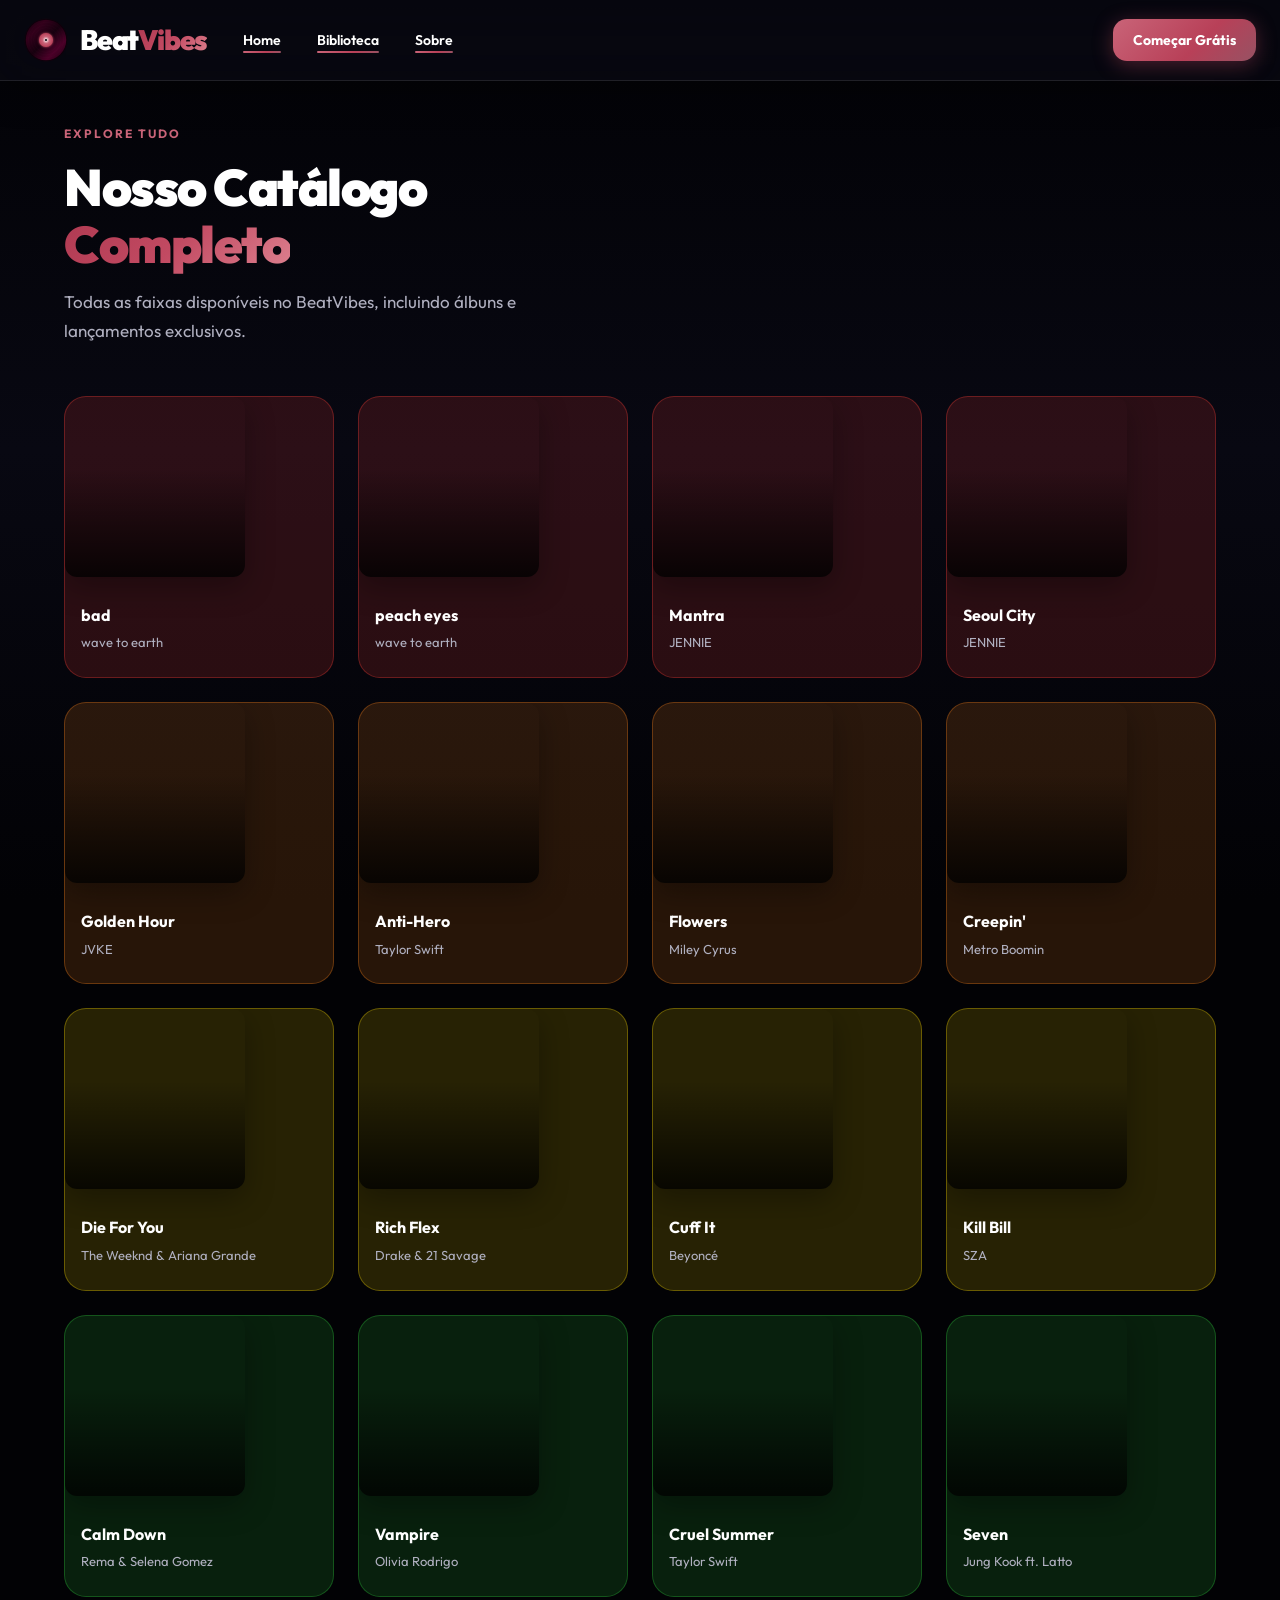
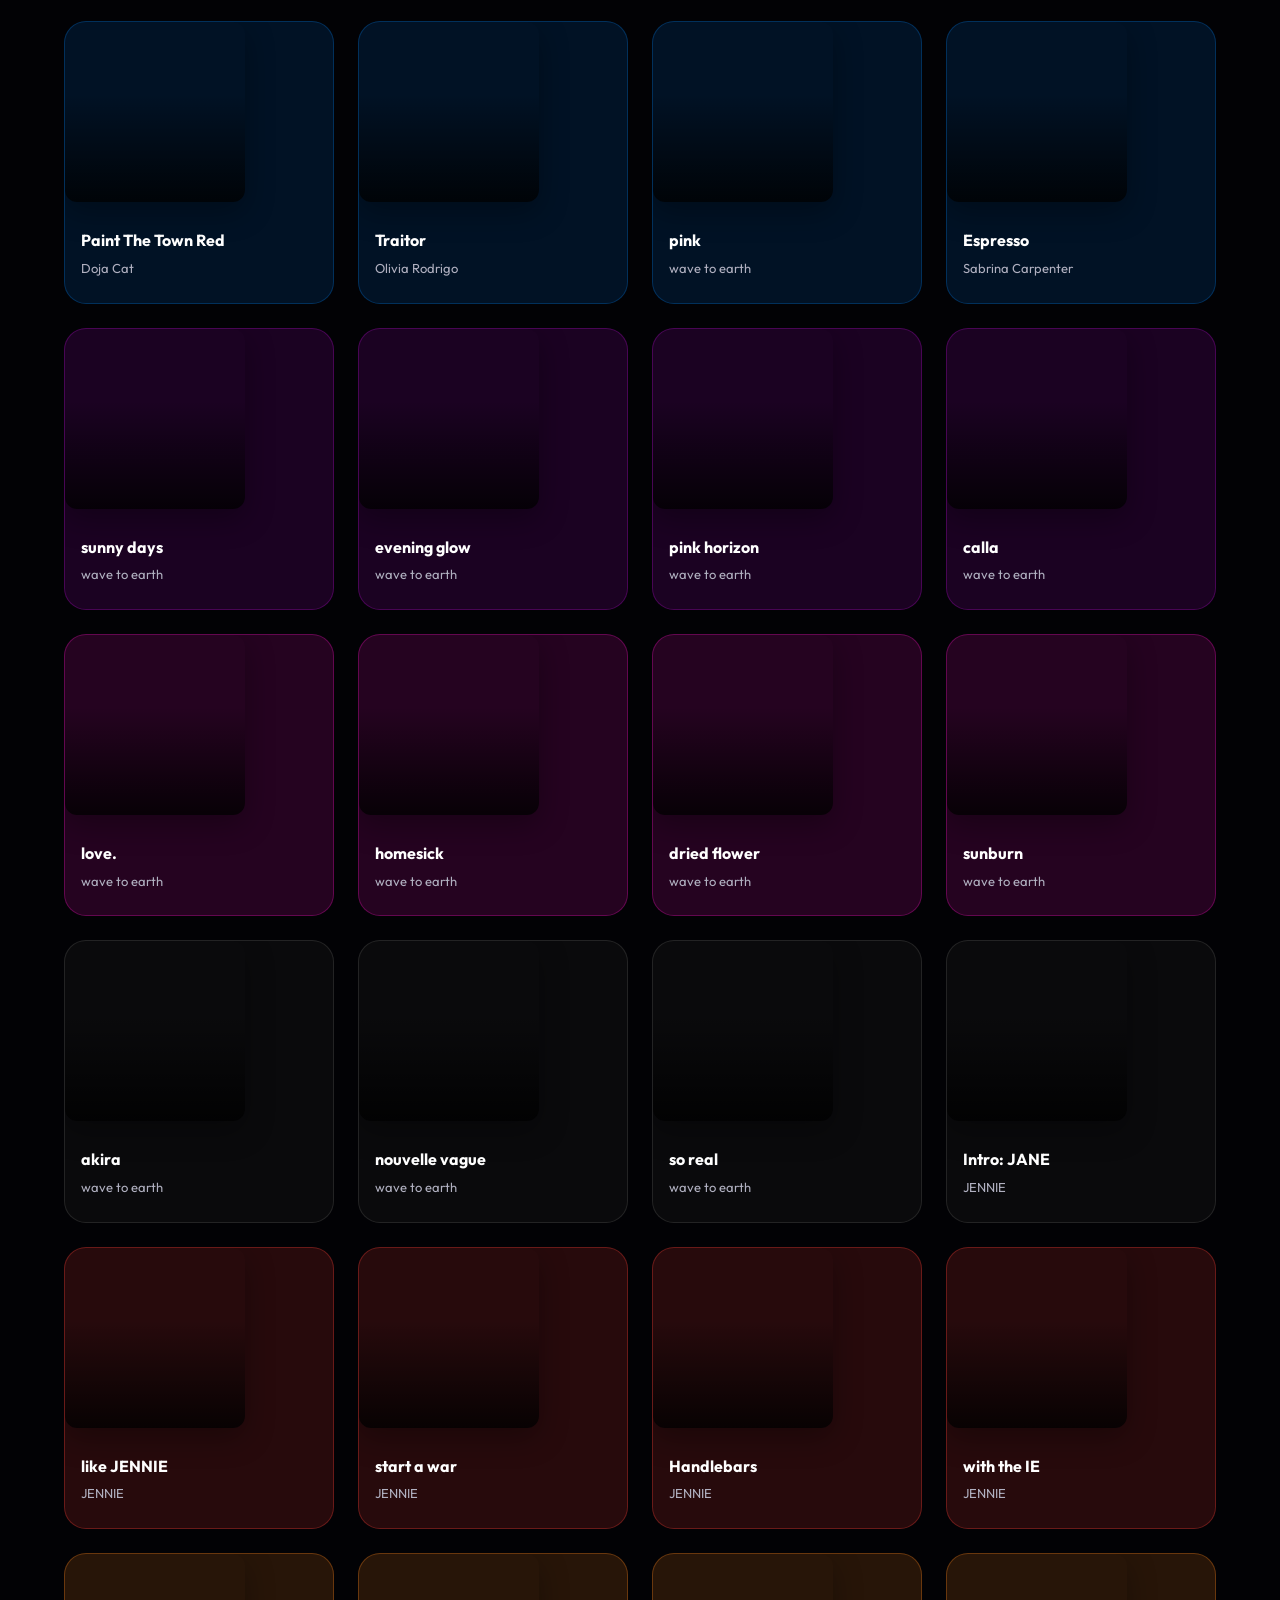
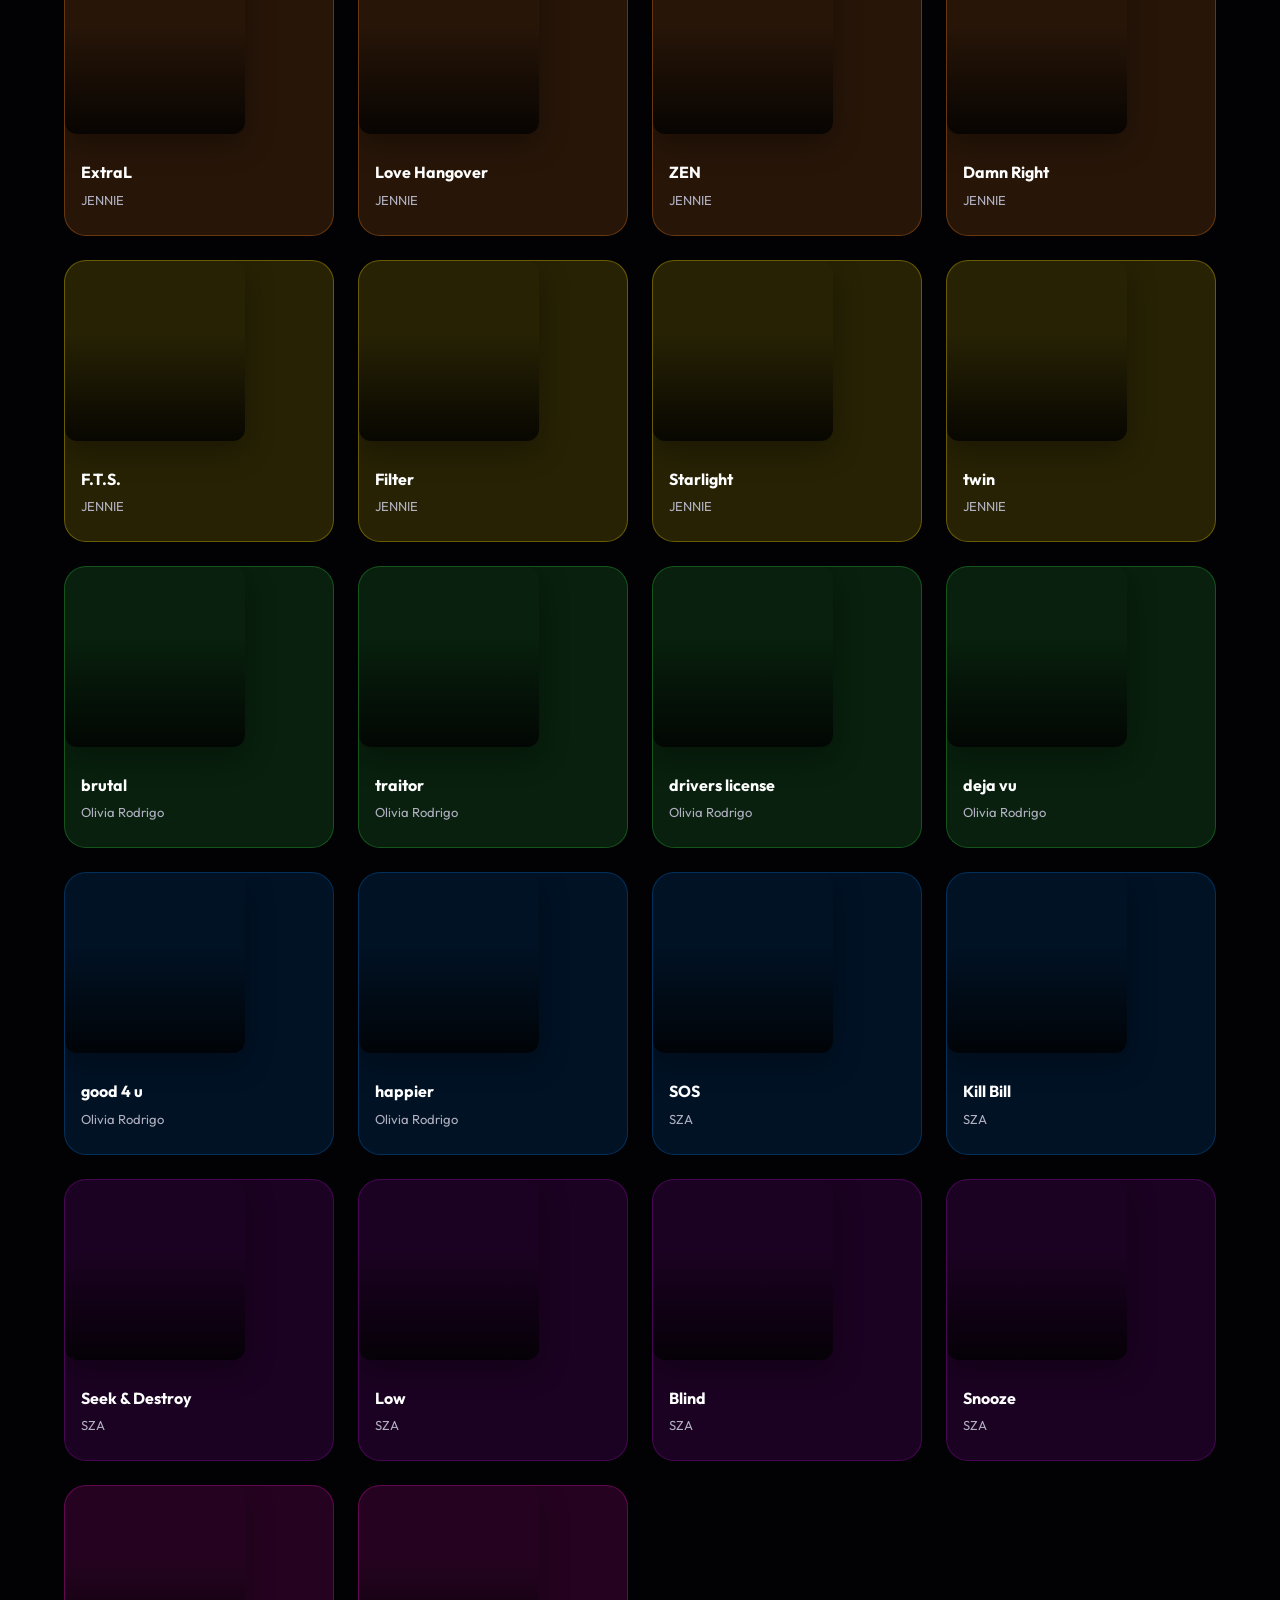
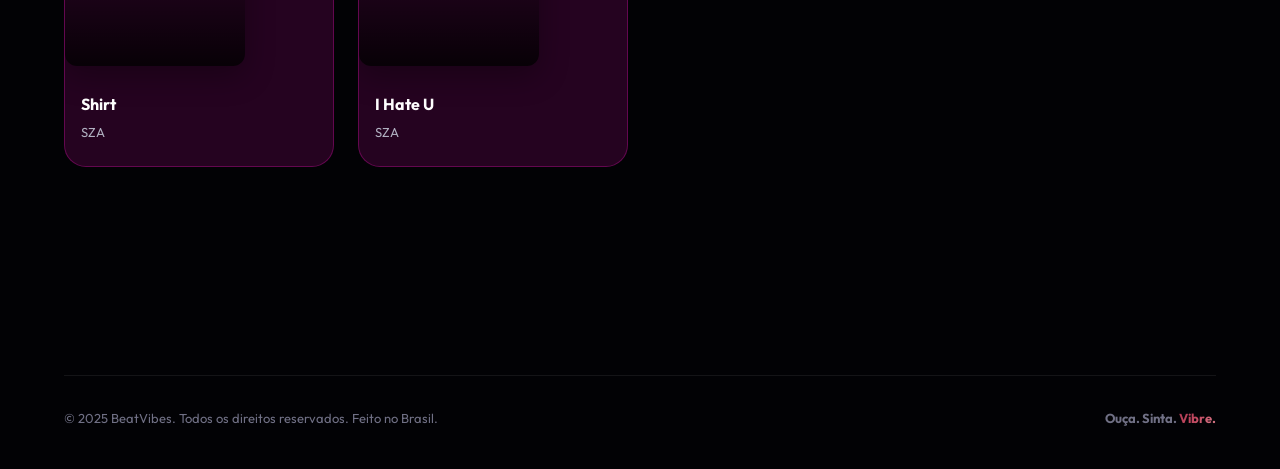
==== commit cf2719a6: "interface atualização" ====
--- a/catalogo.html
+++ b/catalogo.html
@@ -36,7 +36,7 @@
     <h1 class="section-title">Nosso Catálogo <br><span class="gradient-text">Completo</span></h1>
     <p class="section-desc" style="margin-bottom: 50px;">Todas as faixas disponíveis no BeatVibes, incluindo álbuns e lançamentos exclusivos.</p>
 
-    <div class="tracks-grid" id="fullTracksGrid" style="grid-template-columns: repeat(auto-fill, minmax(200px, 1fr));">
+    <div class="tracks-grid" id="fullTracksGrid" style="grid-template-columns: repeat(4, 1fr);">
       <!-- Injected by app.js -->
     </div>
   </main>
--- a/style.css
+++ b/style.css
@@ -704,8 +704,35 @@
   display: flex; align-items: center; gap: 14px;
   min-width: 280px;
   box-shadow: 0 8px 40px rgba(0,0,0,0.4), 0 0 0 1px var(--border);
-  animation: slideInRight 0.6s 1s ease both;
-  transition: transform var(--trans), box-shadow var(--trans);
+  transition: all 0.5s cubic-bezier(0.4, 0, 0.2, 1);
+  opacity: 0;
+  transform: translateX(50px) scale(0.9);
+  pointer-events: none;
+}
+.floating-player.active {
+  opacity: 1;
+  transform: translateX(0) scale(1);
+  pointer-events: auto;
+}
+.fp-close {
+  position: absolute;
+  top: -10px; right: -10px;
+  width: 28px; height: 28px;
+  background: var(--bg-card);
+  border: 1px solid var(--border);
+  border-radius: 50%;
+  display: flex; align-items: center; justify-content: center;
+  color: var(--txt-2);
+  cursor: pointer;
+  z-index: 10;
+  transition: all var(--trans);
+  box-shadow: 0 4px 10px rgba(0,0,0,0.3);
+}
+.fp-close:hover {
+  background: var(--crimson);
+  color: #fff;
+  border-color: var(--crimson);
+  transform: scale(1.1);
 }
 .floating-player:hover {
   box-shadow: 0 16px 60px rgba(0,0,0,0.5), 0 0 30px var(--crimson-glow);
@@ -1061,33 +1088,33 @@
   transform: translateY(-8px);
 }
 
-/* Rainbow Track Cards - Per Row (Groups of 4) */
+/* Rainbow Track Cards - Per Row (Groups of 4, Loops every 8 rows/32 songs) */
 /* Row 1: Red */
-.tracks-grid .track-card:nth-child(-n+4) { background: rgba(255, 65, 54, 0.15); border-color: rgba(255, 65, 54, 0.3); }
+.tracks-grid .track-card:nth-child(32n+1), .tracks-grid .track-card:nth-child(32n+2), .tracks-grid .track-card:nth-child(32n+3), .tracks-grid .track-card:nth-child(32n+4) { background: rgba(255, 65, 54, 0.15); border-color: rgba(255, 65, 54, 0.3); }
 /* Row 2: Orange */
-.tracks-grid .track-card:nth-child(n+5):nth-child(-n+8) { background: rgba(255, 133, 27, 0.15); border-color: rgba(255, 133, 27, 0.3); }
+.tracks-grid .track-card:nth-child(32n+5), .tracks-grid .track-card:nth-child(32n+6), .tracks-grid .track-card:nth-child(32n+7), .tracks-grid .track-card:nth-child(32n+8) { background: rgba(255, 133, 27, 0.15); border-color: rgba(255, 133, 27, 0.3); }
 /* Row 3: Yellow */
-.tracks-grid .track-card:nth-child(n+9):nth-child(-n+12) { background: rgba(255, 220, 0, 0.15); border-color: rgba(255, 220, 0, 0.3); }
+.tracks-grid .track-card:nth-child(32n+9), .tracks-grid .track-card:nth-child(32n+10), .tracks-grid .track-card:nth-child(32n+11), .tracks-grid .track-card:nth-child(32n+12) { background: rgba(255, 220, 0, 0.15); border-color: rgba(255, 220, 0, 0.3); }
 /* Row 4: Green */
-.tracks-grid .track-card:nth-child(n+13):nth-child(-n+16) { background: rgba(46, 204, 64, 0.15); border-color: rgba(46, 204, 64, 0.3); }
+.tracks-grid .track-card:nth-child(32n+13), .tracks-grid .track-card:nth-child(32n+14), .tracks-grid .track-card:nth-child(32n+15), .tracks-grid .track-card:nth-child(32n+16) { background: rgba(46, 204, 64, 0.15); border-color: rgba(46, 204, 64, 0.3); }
 /* Row 5: Blue */
-.tracks-grid .track-card:nth-child(n+17):nth-child(-n+20) { background: rgba(0, 116, 217, 0.15); border-color: rgba(0, 116, 217, 0.3); }
+.tracks-grid .track-card:nth-child(32n+17), .tracks-grid .track-card:nth-child(32n+18), .tracks-grid .track-card:nth-child(32n+19), .tracks-grid .track-card:nth-child(32n+20) { background: rgba(0, 116, 217, 0.15); border-color: rgba(0, 116, 217, 0.3); }
 /* Row 6: Purple */
-.tracks-grid .track-card:nth-child(n+21):nth-child(-n+24) { background: rgba(177, 13, 201, 0.15); border-color: rgba(177, 13, 201, 0.3); }
+.tracks-grid .track-card:nth-child(32n+21), .tracks-grid .track-card:nth-child(32n+22), .tracks-grid .track-card:nth-child(32n+23), .tracks-grid .track-card:nth-child(32n+24) { background: rgba(177, 13, 201, 0.15); border-color: rgba(177, 13, 201, 0.3); }
 /* Row 7: Pink */
-.tracks-grid .track-card:nth-child(n+25):nth-child(-n+28) { background: rgba(240, 18, 190, 0.15); border-color: rgba(240, 18, 190, 0.3); }
-/* Row 8+: Black/Dark */
-.tracks-grid .track-card:nth-child(n+29) { background: rgba(17, 17, 17, 0.6); border-color: rgba(255, 255, 255, 0.1); }
-
-/* Hover states for rainbow */
-.tracks-grid .track-card:nth-child(-n+4):hover { background: rgba(255, 65, 54, 0.25); }
-.tracks-grid .track-card:nth-child(n+5):nth-child(-n+8):hover { background: rgba(255, 133, 27, 0.25); }
-.tracks-grid .track-card:nth-child(n+9):nth-child(-n+12):hover { background: rgba(255, 220, 0, 0.25); }
-.tracks-grid .track-card:nth-child(n+13):nth-child(-n+16):hover { background: rgba(46, 204, 64, 0.25); }
-.tracks-grid .track-card:nth-child(n+17):nth-child(-n+20):hover { background: rgba(0, 116, 217, 0.25); }
-.tracks-grid .track-card:nth-child(n+21):nth-child(-n+24):hover { background: rgba(177, 13, 201, 0.25); }
-.tracks-grid .track-card:nth-child(n+25):nth-child(-n+28):hover { background: rgba(240, 18, 190, 0.25); }
-.tracks-grid .track-card:nth-child(n+29):hover { background: rgba(17, 17, 17, 0.8); }
+.tracks-grid .track-card:nth-child(32n+25), .tracks-grid .track-card:nth-child(32n+26), .tracks-grid .track-card:nth-child(32n+27), .tracks-grid .track-card:nth-child(32n+28) { background: rgba(240, 18, 190, 0.15); border-color: rgba(240, 18, 190, 0.3); }
+/* Row 8: Black/Dark */
+.tracks-grid .track-card:nth-child(32n+29), .tracks-grid .track-card:nth-child(32n+30), .tracks-grid .track-card:nth-child(32n+31), .tracks-grid .track-card:nth-child(32n+32) { background: rgba(17, 17, 17, 0.6); border-color: rgba(255, 255, 255, 0.1); }
+
+/* Hovers */
+.tracks-grid .track-card:nth-child(32n+1):hover, .tracks-grid .track-card:nth-child(32n+2):hover, .tracks-grid .track-card:nth-child(32n+3):hover, .tracks-grid .track-card:nth-child(32n+4):hover { background: rgba(255, 65, 54, 0.25); }
+.tracks-grid .track-card:nth-child(32n+5):hover, .tracks-grid .track-card:nth-child(32n+6):hover, .tracks-grid .track-card:nth-child(32n+7):hover, .tracks-grid .track-card:nth-child(32n+8):hover { background: rgba(255, 133, 27, 0.25); }
+.tracks-grid .track-card:nth-child(32n+9):hover, .tracks-grid .track-card:nth-child(32n+10):hover, .tracks-grid .track-card:nth-child(32n+11):hover, .tracks-grid .track-card:nth-child(32n+12):hover { background: rgba(255, 220, 0, 0.25); }
+.tracks-grid .track-card:nth-child(32n+13):hover, .tracks-grid .track-card:nth-child(32n+14):hover, .tracks-grid .track-card:nth-child(32n+15):hover, .tracks-grid .track-card:nth-child(32n+16):hover { background: rgba(46, 204, 64, 0.25); }
+.tracks-grid .track-card:nth-child(32n+17):hover, .tracks-grid .track-card:nth-child(32n+18):hover, .tracks-grid .track-card:nth-child(32n+19):hover, .tracks-grid .track-card:nth-child(32n+20):hover { background: rgba(0, 116, 217, 0.25); }
+.tracks-grid .track-card:nth-child(32n+21):hover, .tracks-grid .track-card:nth-child(32n+22):hover, .tracks-grid .track-card:nth-child(32n+23):hover, .tracks-grid .track-card:nth-child(32n+24):hover { background: rgba(177, 13, 201, 0.25); }
+.tracks-grid .track-card:nth-child(32n+25):hover, .tracks-grid .track-card:nth-child(32n+26):hover, .tracks-grid .track-card:nth-child(32n+27):hover, .tracks-grid .track-card:nth-child(32n+28):hover { background: rgba(240, 18, 190, 0.25); }
+.tracks-grid .track-card:nth-child(32n+29):hover, .tracks-grid .track-card:nth-child(32n+30):hover, .tracks-grid .track-card:nth-child(32n+31):hover, .tracks-grid .track-card:nth-child(32n+32):hover { background: rgba(17, 17, 17, 0.8); }
 
 .track-card.hidden {
   display: none;
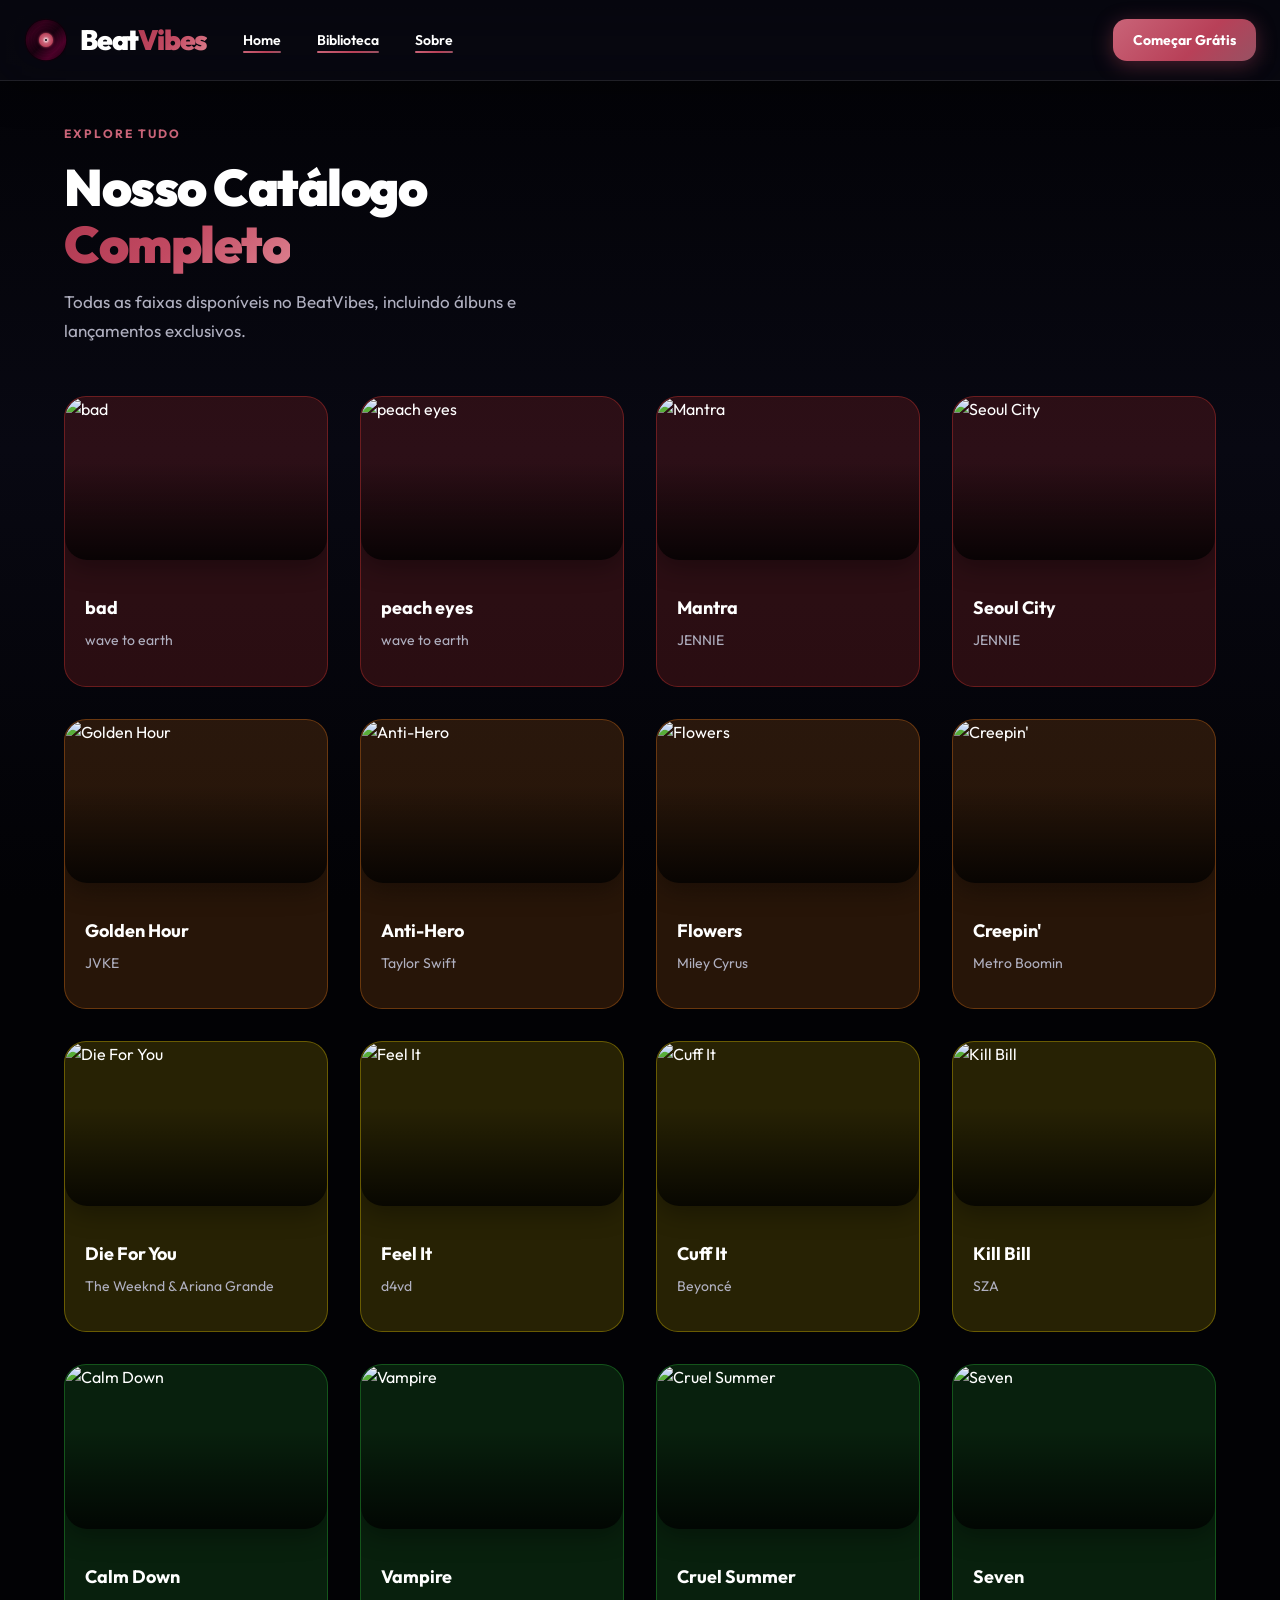
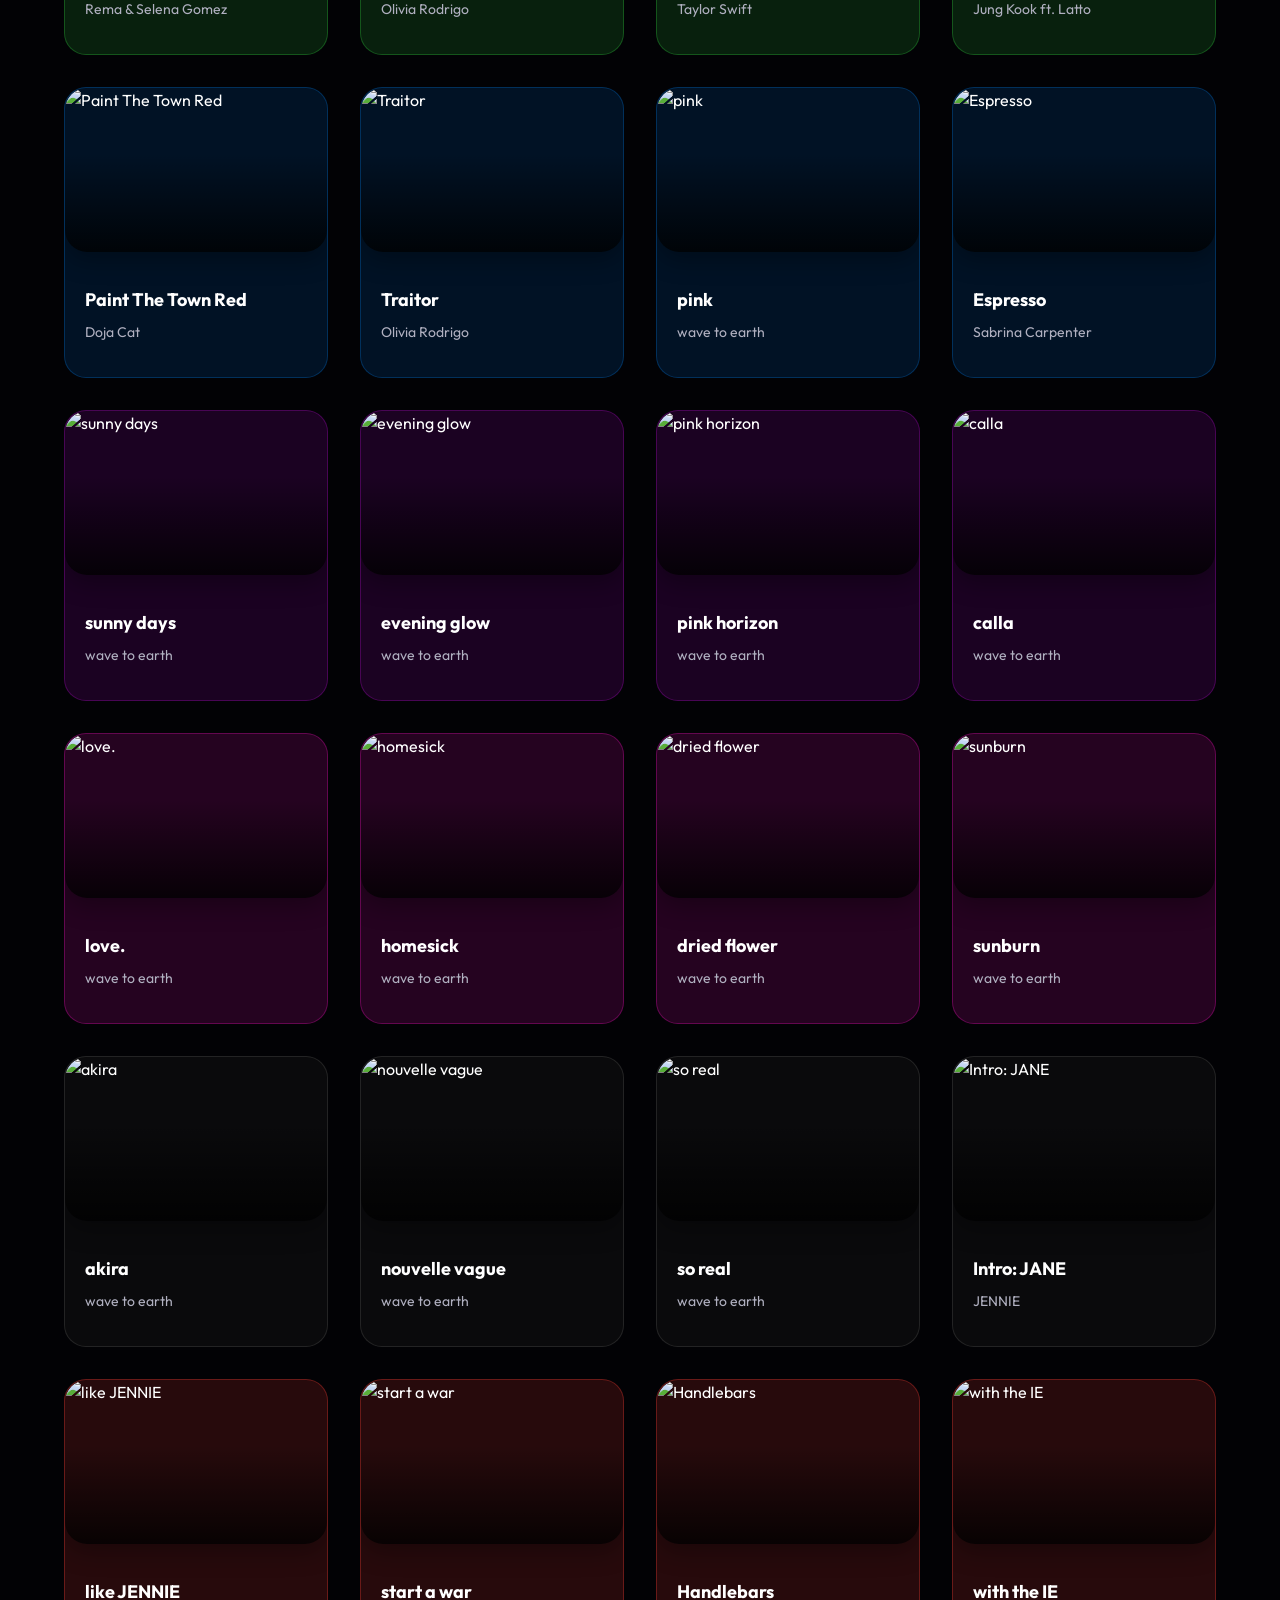
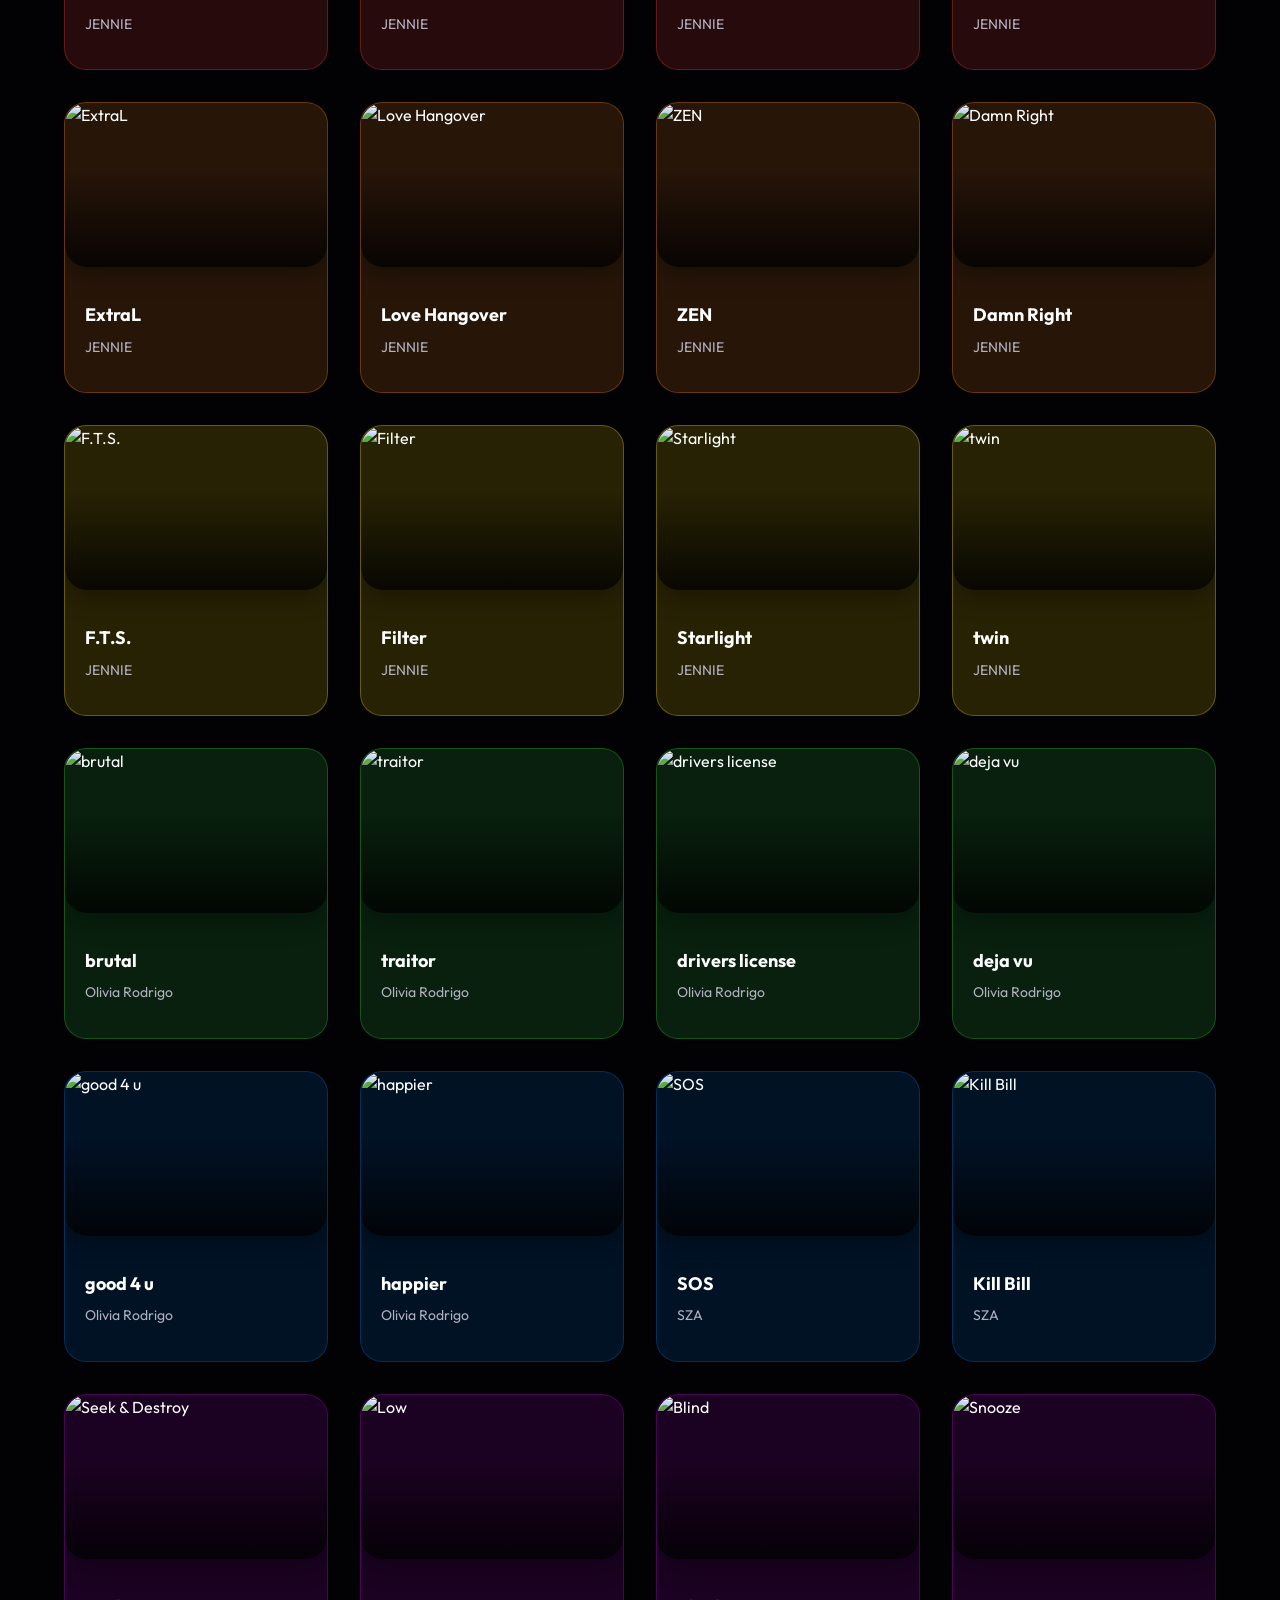
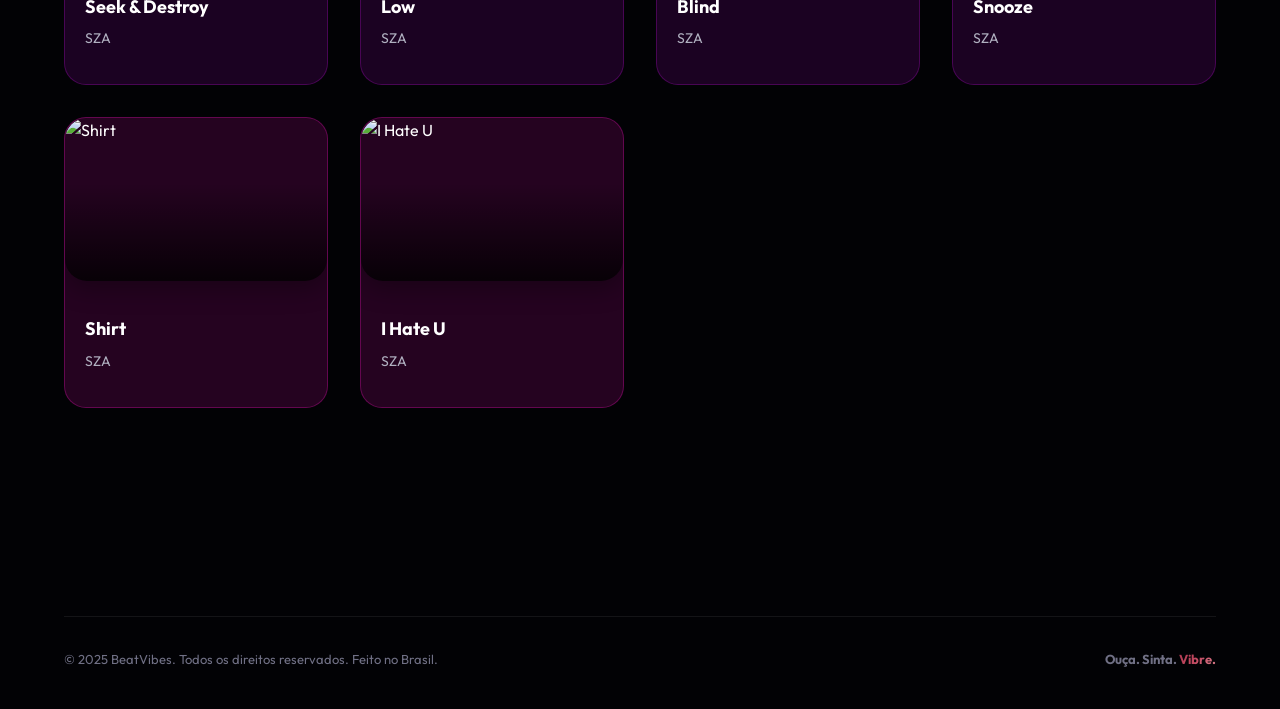
==== commit c88a6e6a: "add interface site" ====
--- a/catalogo.html
+++ b/catalogo.html
@@ -1,69 +1,112 @@
-<!DOCTYPE html>
-<html lang="pt-BR" data-theme="dark">
-<head>
-  <meta charset="UTF-8" />
-  <meta name="viewport" content="width=device-width, initial-scale=1.0" />
-  <meta name="description" content="BeatVibes Catálogo – Explore todas as músicas disponíveis." />
-  <title>BeatVibes – Catálogo Completo</title>
-  <link rel="preconnect" href="https://fonts.googleapis.com" />
-  <link rel="preconnect" href="https://fonts.gstatic.com" crossorigin />
-  <link href="https://fonts.googleapis.com/css2?family=Outfit:wght@300;400;500;600;700;800;900&family=Space+Grotesk:wght@400;500;600;700&display=swap" rel="stylesheet" />
-  <link rel="stylesheet" href="style.css" />
-  <link rel='stylesheet' href='https://cdn-uicons.flaticon.com/2.1.0/uicons-solid-rounded/css/uicons-solid-rounded.css'>
-</head>
-<body class="catalog-page">
-
-  <!-- NAVBAR -->
-  <nav class="navbar scrolled">
-    <div class="nav-container">
-      <a href="index.html" class="nav-logo">
-        <img src="logo.svg" alt="BeatVibes Icon" class="nav-logo-img" />
-        <span class="logo-text">Beat<span class="logo-accent">Vibes</span></span>
-      </a>
-      <ul class="nav-links">
-        <li><a href="index.html#home" class="nav-link">Home</a></li>
-        <li><a href="index.html#biblioteca" class="nav-link">Biblioteca</a></li>
-        <li><a href="index.html#sobre" class="nav-link">Sobre</a></li>
-      </ul>
-      <div class="nav-actions">
-        <a href="login.html" class="btn-nav-cta">Começar Grátis</a>
-      </div>
-    </div>
-  </nav>
-
-  <main class="container" style="padding-top: 120px; padding-bottom: 80px;">
-    <div class="section-tag">Explore Tudo</div>
-    <h1 class="section-title">Nosso Catálogo <br><span class="gradient-text">Completo</span></h1>
-    <p class="section-desc" style="margin-bottom: 50px;">Todas as faixas disponíveis no BeatVibes, incluindo álbuns e lançamentos exclusivos.</p>
-
-    <div class="tracks-grid" id="fullTracksGrid" style="grid-template-columns: repeat(4, 1fr);">
-      <!-- Injected by app.js -->
-    </div>
-  </main>
-
-  <footer class="footer">
-    <div class="container">
-      <div class="footer-bottom">
-        <p>© 2025 BeatVibes. Todos os direitos reservados. Feito no Brasil.</p>
-        <p class="footer-tagline">Ouça. Sinta. <span class="gradient-text">Vibre.</span></p>
-      </div>
-    </div>
-  </footer>
-
-  <!-- Floating Player -->
-  <div class="floating-player" id="floatingPlayer">
-    <div class="fp-art"><div class="fp-vinyl"><div class="fp-center"></div></div></div>
-    <div class="fp-info">
-      <span class="fp-title">Escolha uma música</span>
-      <span class="fp-artist">BeatVibes</span>
-    </div>
-    <div class="fp-controls">
-      <button class="fp-btn" id="fpPlay"><svg width="18" height="18" viewBox="0 0 18 18" fill="none"><path d="M6 4l9 5-9 5V4z" fill="currentColor"/></svg></button>
-    </div>
-  </div>
-
-  <div class="toast" id="toast"></div>
-
-  <script src="app.js"></script>
-</body>
-</html>
+<!DOCTYPE html>
+<html lang="pt-BR" data-theme="dark">
+<head>
+  <meta charset="UTF-8" />
+  <meta name="viewport" content="width=device-width, initial-scale=1.0" />
+  <meta name="description" content="BeatVibes Catálogo – Explore todas as músicas disponíveis." />
+  <title>BeatVibes – Catálogo Completo</title>
+  <link rel="preconnect" href="https://fonts.googleapis.com" />
+  <link rel="preconnect" href="https://fonts.gstatic.com" crossorigin />
+  <link href="https://fonts.googleapis.com/css2?family=Outfit:wght@300;400;500;600;700;800;900&family=Space+Grotesk:wght@400;500;600;700&display=swap" rel="stylesheet" />
+  <link rel="stylesheet" href="style.css" />
+  <link rel='stylesheet' href='https://cdn-uicons.flaticon.com/2.1.0/uicons-solid-rounded/css/uicons-solid-rounded.css'>
+</head>
+<body class="catalog-page">
+
+  <!-- NAVBAR -->
+  <nav class="navbar scrolled">
+    <div class="nav-container">
+      <a href="index.html" class="nav-logo">
+        <img src="logo.svg" alt="BeatVibes Icon" class="nav-logo-img" />
+        <span class="logo-text">Beat<span class="logo-accent">Vibes</span></span>
+      </a>
+      <ul class="nav-links">
+        <li><a href="index.html#home" class="nav-link">Home</a></li>
+        <li><a href="index.html#biblioteca" class="nav-link">Biblioteca</a></li>
+        <li><a href="index.html#sobre" class="nav-link">Sobre</a></li>
+      </ul>
+      <div class="nav-actions">
+        <a href="login.html" class="btn-nav-cta">Começar Grátis</a>
+      </div>
+    </div>
+  </nav>
+
+  <main class="container" style="padding-top: 120px; padding-bottom: 80px;">
+    <div class="section-tag">Explore Tudo</div>
+    <h1 class="section-title">Nosso Catálogo <br><span class="gradient-text">Completo</span></h1>
+    <p class="section-desc" style="margin-bottom: 50px;">Todas as faixas disponíveis no BeatVibes, incluindo álbuns e lançamentos exclusivos.</p>
+
+    <div class="tracks-grid" id="fullTracksGrid">
+      <!-- Injected by app.js -->
+    </div>
+  </main>
+
+  <footer class="footer">
+    <div class="container">
+      <div class="footer-bottom">
+        <p>© 2025 BeatVibes. Todos os direitos reservados. Feito no Brasil.</p>
+        <p class="footer-tagline">Ouça. Sinta. <span class="gradient-text">Vibre.</span></p>
+      </div>
+    </div>
+  </footer>
+
+  <!-- Floating Player -->
+  <div class="floating-player" id="floatingPlayer">
+    <button class="fp-close" id="fpClose" aria-label="Fechar Player">
+      <svg width="14" height="14" viewBox="0 0 24 24" fill="none" stroke="currentColor" stroke-width="3"><line x1="18" y1="6" x2="6" y2="18"/><line x1="6" y1="6" x2="18" y2="18"/></svg>
+    </button>
+    <div class="fp-glow"></div>
+    <div class="fp-art">
+      <div class="fp-vinyl">
+        <div class="fp-center"></div>
+      </div>
+    </div>
+    <div class="fp-info">
+      <span class="fp-label">Tocando Agora</span>
+      <span class="fp-title">Escolha uma música</span>
+      <span class="fp-artist">BeatVibes</span>
+      <div class="fp-progress">
+        <div class="fp-bar"><div class="fp-fill"></div></div>
+        <span class="fp-time">0:00 / 0:00</span>
+      </div>
+    </div>
+    <div class="fp-controls">
+      <button class="fp-btn-sm" id="fpPrev" aria-label="Música Anterior">
+        <svg width="14" height="14" viewBox="0 0 18 18" fill="none">
+          <path d="M5 14V4h2v10H5zm10 0l-7-5 7-5v10z" fill="currentColor"/>
+        </svg>
+      </button>
+      <button class="fp-btn" id="fpPlay" aria-label="Play/Pause">
+        <svg width="18" height="18" viewBox="0 0 18 18" fill="none">
+          <path d="M6 4l9 5-9 5V4z" fill="currentColor"/>
+        </svg>
+      </button>
+      <button class="fp-btn-sm" id="fpNext" aria-label="Próxima Música">
+        <svg width="14" height="14" viewBox="0 0 18 18" fill="none">
+          <path d="M3 4l7 5-7 5V4zm10 0v10h-2V4h2z" fill="currentColor"/>
+        </svg>
+      </button>
+      <button class="fp-btn-lyrics" id="fpLyrics" title="Letras">
+        <svg width="16" height="16" viewBox="0 0 24 24" fill="none" stroke="currentColor" stroke-width="2" stroke-linecap="round" stroke-linejoin="round"><path d="M12 20h9"/><path d="M16.5 3.5a2.121 2.121 0 0 1 3 3L7 19l-4 1 1-4L16.5 3.5z"/></svg>
+      </button>
+    </div>
+
+    <!-- Lyrics Panel -->
+    <div class="lyrics-panel" id="lyricsPanel">
+      <div class="lyrics-header">
+        <span style="font-weight: 700; font-size: 14px;">Letras Sincronizadas</span>
+        <button class="fp-btn-sm" onclick="toggleLyrics()" style="border:none; background:transparent;">
+          <svg width="14" height="14" viewBox="0 0 24 24" fill="none" stroke="currentColor" stroke-width="2.5"><line x1="18" y1="6" x2="6" y2="18"/><line x1="6" y1="6" x2="18" y2="18"/></svg>
+        </button>
+      </div>
+      <div class="lyrics-content" id="lyricsContent">
+        <!-- Lines injected by JS -->
+      </div>
+    </div>
+  </div>
+
+  <div class="toast" id="toast"></div>
+
+  <script src="app.js"></script>
+</body>
+</html>
--- a/style.css
+++ b/style.css
@@ -1,2570 +1,2939 @@
-/* =====================================================
-   BEATVIBES LANDING PAGE — CSS
-   Design System: Crimson / Dark / Glassmorphism
-   ===================================================== */
-
-/* ── RESET & BASE ─────────────────────────────────── */
-*, *::before, *::after { box-sizing: border-box; margin: 0; padding: 0; }
-
-:root {
-  /* Crimson Palette */
-  --crimson:        #b84058;
-  --crimson-light:  #c96478;
-  --crimson-dark:   #975263;
-  --crimson-deeper: #79142e;
-  --crimson-glow:   rgba(207, 80, 105, 0.35);
-  --crimson-soft:   rgba(220, 20, 60, 0.12);
-
-  /* Dark Theme (default) */
-  --bg:            #020205;
-  --bg-2:          #080810;
-  --bg-card:       #0e0e15;
-  --bg-card-h:     #1A1A2E;
-  --border:        rgba(220, 20, 60, 0.2);
-  --border-soft:   rgba(255, 255, 255, 0.07);
-  --glass-bg:      rgba(10, 10, 20, 0.6);
-  --glass-border:  rgba(255, 255, 255, 0.1);
-  --glass-shadow:  rgba(0, 0, 0, 0.4);
-
-  /* Text */
-  --txt:           #FFFFFF;
-  --txt-2:         #B0B0C0;
-  --txt-3:         #707085;
-
-  /* UI */
-  --radius:        14px;
-  --radius-lg:     22px;
-  --radius-xl:     32px;
-  --trans:         0.25s cubic-bezier(.4, 0, .2, 1);
-  --trans-fast:    0.15s cubic-bezier(.4, 0, .2, 1);
-
-  /* Gradient */
-  --bg-gradient:  linear-gradient(180deg, #020205 0%, #080812 50%, #020205 100%);
-  --grad-crimson: linear-gradient(135deg, var(--crimson-light) 0%, var(--crimson) 60%, var(--crimson-dark) 100%);
-  --grad-text:    linear-gradient(135deg, #af3951, #c24a62, #dd8290);
-}
-
-/* ── LIGHT THEME ──────────────────────────────────── */
-[data-theme="light"] {
-  --bg-gradient: linear-gradient(180deg, #FFFDFE 0%, #FFF5F7 20%, #FEF9F3 50%, #FFF5F7 80%, #FFFDFE 100%);
-  --bg:           #FFFDFE;
-  --bg-2:         transparent;
-  --bg-card:      #FFFFFF;
-  --bg-card-h:    #FFF0F5;
-  --border:       rgba(220, 20, 60, 0.1);
-  --border-soft:  rgba(220, 20, 60, 0.05);
-  --glass-bg:     rgba(255, 255, 255, 0.6);
-  --glass-border: rgba(220, 20, 60, 0.1);
-  --glass-shadow: rgba(0, 0, 0, 0.05);
-  --txt:          #1A0A0E;
-  --txt-2:        #5C4D50;
-  --txt-3:        #8C7E81;
-}/* ── FONTS & BASE ─────────────────────────────────── */
-html { scroll-behavior: smooth; font-size: 16px; }
-
-body {
-  font-family: 'Outfit', 'Space Grotesk', sans-serif;
-  background: var(--bg-gradient) fixed no-repeat center / cover;
-  background-color: var(--bg);
-  color: var(--txt);
-  line-height: 1.6;
-  overflow-x: hidden;
-  transition: background 0.5s ease, color 0.5s ease;
-}
-
-a { text-decoration: none; color: inherit; }
-ul { list-style: none; }
-img { max-width: 100%; display: block; }
-button { cursor: pointer; font-family: inherit; }
-
-/* ── SCROLLBAR ─────────────────────────────────────── */
-::-webkit-scrollbar { width: 5px; }
-::-webkit-scrollbar-track { background: var(--bg); }
-::-webkit-scrollbar-thumb { background: var(--crimson-dark); border-radius: 99px; }
-
-/* ── CONTAINER ─────────────────────────────────────── */
-.container {
-  width: 100%;
-  max-width: 1200px;
-  margin: 0 auto;
-  padding: 0 24px;
-}
-
-/* ── GRADIENT TEXT ─────────────────────────────────── */
-.gradient-text {
-  background: var(--grad-text);
-  -webkit-background-clip: text;
-  -webkit-text-fill-color: transparent;
-  background-clip: text;
-}
-
-/* ── CUSTOM CURSOR ─────────────────────────────────── */
-.cursor {
-  width: 10px; height: 10px;
-  background: var(--crimson-light);
-  border-radius: 50%;
-  position: fixed;
-  pointer-events: none;
-  z-index: 9999;
-  transform: translate(-50%, -50%);
-  transition: transform 0.1s, background 0.2s;
-  mix-blend-mode: difference;
-}
-.cursor-follower {
-  width: 36px; height: 36px;
-  border: 2px solid rgba(220, 20, 60, 0.5);
-  border-radius: 50%;
-  position: fixed;
-  pointer-events: none;
-  z-index: 9998;
-  transform: translate(-50%, -50%);
-  transition: transform 0.18s ease, width 0.2s, height 0.2s, border-color 0.2s;
-}
-.cursor.hovering { transform: translate(-50%, -50%) scale(2.5); background: transparent; }
-.cursor-follower.hovering { width: 60px; height: 60px; border-color: var(--crimson); }
-
-@media (hover: none) { .cursor, .cursor-follower { display: none; } }
-
-/* ══════════════════════════════════════════════════
-   NAVBAR
-   ══════════════════════════════════════════════════ */
-.navbar {
-  position: fixed;
-  top: 0; left: 0; right: 0;
-  z-index: 1000;
-  padding: 0;
-  transition: all var(--trans);
-}
-
-.navbar.scrolled {
-  background: var(--glass-bg);
-  backdrop-filter: blur(24px) saturate(180%);
-  -webkit-backdrop-filter: blur(24px) saturate(180%);
-  border-bottom: 1px solid var(--glass-border);
-  box-shadow: 0 4px 40px var(--glass-shadow);
-}
-
-.nav-container {
-  max-width: 1300px;
-  margin: 0 auto;
-  padding: 0 24px;
-  height: 80px;
-  display: flex;
-  align-items: center;
-  justify-content: space-between;
-  gap: 20px;
-}
-
-/* Logo */
-.nav-logo {
-  display: flex; align-items: center; gap: 12px;
-  flex-shrink: 0;
-}
-/* Icon image */
-.nav-logo-img {
-  height: 44px;
-  width: auto;
-  object-fit: contain;
-  transition: filter var(--trans), opacity var(--trans);
-}
-/* No filter needed for SVG logo to preserve crimson colors */
-[data-theme="dark"] .nav-logo-img {
-  filter: none;
-}
-.nav-logo:hover .nav-logo-img {
-  opacity: 0.85;
-}
-.logo-text {
-  font-size: 28px; font-weight: 900;
-  color: var(--txt);
-  letter-spacing: -1.2px;
-  line-height: 1;
-}
-.logo-accent {
-  background: var(--grad-text);
-  -webkit-background-clip: text;
-  -webkit-text-fill-color: transparent;
-  background-clip: text;
-}
-
-/* Nav Links */
-.nav-links {
-  display: flex; align-items: center; gap: 4px;
-  flex: 1;
-}
-.nav-link {
-  padding: 8px 16px;
-  font-size: 14px; font-weight: 500;
-  color: var(--txt-2);
-  border-radius: var(--radius);
-  position: relative;
-  transition: color var(--trans);
-}
-.nav-link::after {
-  content: '';
-  position: absolute; bottom: 4px; left: 16px; right: 16px;
-  height: 2px;
-  background: var(--grad-crimson);
-  border-radius: 99px;
-  transform: scaleX(0);
-  transform-origin: left;
-  transition: transform var(--trans);
-}
-.nav-link:hover { color: var(--txt); }
-.nav-link:hover::after, .nav-link.active::after { transform: scaleX(1); }
-.nav-link.active { color: var(--txt); font-weight: 600; }
-
-/* Nav Actions */
-.nav-actions {
-  display: flex; align-items: center; gap: 16px;
-  justify-content: flex-end;
-}
-
-/* Theme Toggle */
-.theme-toggle { background: none; border: none; padding: 4px; }
-.toggle-track {
-  width: 54px; height: 28px;
-  background: var(--bg-card);
-  border: 1px solid var(--border-soft);
-  border-radius: 99px;
-  position: relative;
-  display: flex; align-items: center;
-  padding: 3px 5px;
-  cursor: pointer;
-  transition: background var(--trans), border-color var(--trans);
-}
-.toggle-track:hover { border-color: var(--crimson); }
-.toggle-icon {
-  font-size: 16px;
-  position: absolute;
-  display: flex;
-  align-items: center;
-  justify-content: center;
-  transition: all var(--trans);
-  z-index: 1;
-}
-.toggle-icon.sun { left: 8px; color: #000 !important; }
-.toggle-icon.moon { right: 8px; color: #fff !important; }
-[data-theme="dark"] .toggle-icon.sun { opacity: 0; transform: scale(0.5); }
-[data-theme="dark"] .toggle-icon.moon { opacity: 1; transform: scale(1); }
-[data-theme="light"] .toggle-icon.sun { opacity: 1; transform: scale(1); }
-[data-theme="light"] .toggle-icon.moon { opacity: 0; transform: scale(0.5); }
-.toggle-thumb {
-  width: 20px; height: 20px;
-  background: var(--grad-crimson);
-  border-radius: 50%;
-  position: absolute;
-  top: 3px;
-  transition: left var(--trans);
-  box-shadow: 0 2px 8px var(--crimson-glow);
-}
-[data-theme="dark"] .toggle-thumb { left: 4px; }
-[data-theme="light"] .toggle-thumb { left: 30px; }
-
-/* CTA Button in nav */
-.btn-nav-cta {
-  display: flex; align-items: center; gap: 8px;
-  padding: 10px 20px;
-  background: var(--grad-crimson);
-  color: #fff;
-  font-size: 14px; font-weight: 700;
-  border-radius: var(--radius);
-  border: none;
-  transition: transform var(--trans), box-shadow var(--trans), opacity var(--trans);
-  box-shadow: 0 4px 20px var(--crimson-glow);
-  white-space: nowrap;
-}
-.btn-nav-cta:hover {
-  box-shadow: 0 8px 30px var(--crimson-glow);
-}
-
-/* Hamburger */
-.hamburger {
-  display: none;
-  flex-direction: column; gap: 5px;
-  background: none; border: none; padding: 6px;
-}
-.hamburger span {
-  display: block; width: 24px; height: 2px;
-  background: var(--txt);
-  border-radius: 99px;
-  transition: all var(--trans);
-}
-.hamburger.open span:nth-child(1) { transform: translateY(7px) rotate(45deg); }
-.hamburger.open span:nth-child(2) { opacity: 0; }
-.hamburger.open span:nth-child(3) { transform: translateY(-7px) rotate(-45deg); }
-
-/* Mobile Menu */
-.mobile-menu {
-  display: none;
-  background: var(--glass-bg);
-  backdrop-filter: blur(24px);
-  -webkit-backdrop-filter: blur(24px);
-  border-top: 1px solid var(--glass-border);
-  padding: 20px 24px 24px;
-}
-.mobile-menu.open { display: block; }
-.mobile-link {
-  display: block; padding: 12px 0;
-  font-size: 18px; font-weight: 600;
-  color: var(--txt-2);
-  border-bottom: 1px solid var(--border-soft);
-  transition: color var(--trans);
-}
-.mobile-link:hover { color: var(--crimson-light); }
-.mobile-cta {
-  margin-top: 16px;
-  color: var(--crimson-light) !important;
-  border: none !important;
-  font-size: 16px !important;
-}
-
-/* ══════════════════════════════════════════════════
-   HERO SECTION
-   ══════════════════════════════════════════════════ */
-.hero {
-  position: relative;
-  min-height: 100vh;
-  display: flex; align-items: center; justify-content: center;
-  overflow: hidden;
-  padding: 120px 24px 80px;
-}
-
-/* Background */
-.hero-bg {
-  position: absolute; inset: 0;
-  z-index: 0;
-}
-
-/* Pure CSS gradient — replaces the photo */
-.hero-gradient {
-  position: absolute; inset: 0;
-  background:
-    radial-gradient(ellipse 80% 60% at 20% 50%, rgba(180, 20, 60, 0.22) 0%, transparent 60%),
-    radial-gradient(ellipse 60% 80% at 80% 30%, rgba(120, 0, 80, 0.18) 0%, transparent 55%),
-    radial-gradient(ellipse 100% 50% at 50% 100%, rgba(220, 20, 60, 0.12) 0%, transparent 60%),
-    linear-gradient(160deg, #0c0010 0%, #0a0818 40%, #080012 70%, #0d0008 100%);
-}
-[data-theme="light"] .hero-gradient {
-  background: transparent !important;
-}
-[data-theme="light"] .hero-slider {
-  background: transparent !important;
-}
-
-/* Subtle perspective grid */
-.hero-grid {
-  position: absolute; inset: 0;
-  background-image:
-    linear-gradient(rgba(180, 20, 60, 0.07) 1px, transparent 1px),
-    linear-gradient(90deg, rgba(180, 20, 60, 0.07) 1px, transparent 1px);
-  background-size: 60px 60px;
-  mask-image: radial-gradient(ellipse 80% 70% at 50% 50%, black 30%, transparent 75%);
-  -webkit-mask-image: radial-gradient(ellipse 80% 70% at 50% 50%, black 30%, transparent 75%);
-  pointer-events: none;
-  animation: gridDrift 20s linear infinite;
-}
-@keyframes gridDrift {
-  0%   { background-position: 0 0; }
-  100% { background-position: 60px 60px; }
-}
-
-.hero-noise {
-  position: absolute; inset: 0;
-  opacity: 0.04;
-  background-image: url("data:image/svg+xml,%3Csvg viewBox='0 0 256 256' xmlns='http://www.w3.org/2000/svg'%3E%3Cfilter id='noise'%3E%3CfeTurbulence type='fractalNoise' baseFrequency='0.9' numOctaves='4' stitchTiles='stitch'/%3E%3C/filter%3E%3Crect width='100%25' height='100%25' filter='url(%23noise)'/%3E%3C/svg%3E");
-  pointer-events: none;
-}
-
-/* Orbs - Removed per user request */
-.orb { display: none; }
-
-
-/* Soundwave */
-.soundwave-wrap {
-  position: absolute; bottom: 120px; left: 50%; transform: translateX(-50%);
-  display: flex; align-items: flex-end; gap: 4px; height: 60px;
-  opacity: 0.25;
-}
-.soundwave-wrap .bar {
-  width: 4px; background: var(--crimson);
-  border-radius: 99px;
-  animation: wave 1.2s ease-in-out infinite;
-}
-.soundwave-wrap .bar:nth-child(1)  { animation-delay: 0.0s; }
-.soundwave-wrap .bar:nth-child(2)  { animation-delay: 0.1s; }
-.soundwave-wrap .bar:nth-child(3)  { animation-delay: 0.2s; }
-.soundwave-wrap .bar:nth-child(4)  { animation-delay: 0.3s; }
-.soundwave-wrap .bar:nth-child(5)  { animation-delay: 0.4s; }
-.soundwave-wrap .bar:nth-child(6)  { animation-delay: 0.5s; }
-.soundwave-wrap .bar:nth-child(7)  { animation-delay: 0.6s; }
-.soundwave-wrap .bar:nth-child(8)  { animation-delay: 0.5s; }
-.soundwave-wrap .bar:nth-child(9)  { animation-delay: 0.4s; }
-.soundwave-wrap .bar:nth-child(10) { animation-delay: 0.3s; }
-.soundwave-wrap .bar:nth-child(11) { animation-delay: 0.2s; }
-.soundwave-wrap .bar:nth-child(12) { animation-delay: 0.1s; }
-.soundwave-wrap .bar:nth-child(13) { animation-delay: 0.0s; }
-.soundwave-wrap .bar:nth-child(14) { animation-delay: 0.15s; }
-.soundwave-wrap .bar:nth-child(15) { animation-delay: 0.3s; }
-.soundwave-wrap .bar:nth-child(16) { animation-delay: 0.45s; }
-.soundwave-wrap .bar:nth-child(17) { animation-delay: 0.6s; }
-.soundwave-wrap .bar:nth-child(18) { animation-delay: 0.75s; }
-@keyframes wave {
-  0%, 100% { height: 8px; }
-  50% { height: 40px; }
-}
-
-/* Hero Content */
-.hero-content {
-  position: relative; z-index: 10;
-  max-width: 1400px;
-  width: 100%;
-  margin: 0 auto;
-  padding: 0 40px;
-}
-
-.hero-title {
-  font-size: clamp(48px, 10vw, 110px);
-  font-weight: 900;
-  line-height: 0.95;
-  letter-spacing: -3px;
-  margin-bottom: 24px;
-}
-
-.hero-subtitle {
-  font-size: 1.4rem;
-  line-height: 1.6;
-  color: var(--txt-2);
-  margin-bottom: 40px;
-  max-width: 650px;
-  font-weight: 400;
-}
-
-.hero-slider {
-  position: relative;
-  min-height: 600px;
-  display: flex;
-  align-items: center;
-  margin-bottom: 20px;
-}
-
-.hero-slide {
-  position: absolute;
-  inset: 0;
-  display: grid;
-  grid-template-columns: 1fr 1.1fr;
-  align-items: center;
-  gap: 80px;
-  opacity: 0;
-  visibility: hidden;
-  transition: all 0.8s cubic-bezier(0.4, 0, 0.2, 1);
-  z-index: 1;
-}
-.hero-slide.active {
-  opacity: 1;
-  visibility: visible;
-  z-index: 2;
-}
-
-.hero-nav {
-  position: absolute;
-  top: 50%;
-  transform: translateY(-50%);
-  background: transparent;
-  border: none;
-  color: #fff;
-  display: flex;
-  align-items: center;
-  justify-content: center;
-  cursor: pointer;
-  z-index: 100;
-  transition: all 0.4s var(--trans);
-  opacity: 0.8;
-  color: var(--txt);
-}
-.hero-nav:hover {
-  background: var(--crimson);
-  border-color: var(--crimson);
-  box-shadow: 0 0 30px var(--crimson-soft);
-  transform: translateY(-50%) scale(1.1);
-}
-.hero-nav.prev { left: -80px; }
-.hero-nav.next { right: -80px; }
-
-@media (min-width: 1400px) {
-  .hero-nav.prev { left: -100px; }
-  .hero-nav.next { right: -100px; }
-}
-
-@media (max-width: 1200px) {
-  .hero-nav.prev { left: 10px; }
-  .hero-nav.next { right: 10px; }
-}
-
-.hero-slide.active {
-  opacity: 1 !important;
-  visibility: visible !important;
-}
-
-.hero-text {
-  text-align: left;
-  transform: translateX(-30px);
-  transition: transform 0.8s ease;
-}
-.hero-slide.active .hero-text {
-  transform: translateX(0);
-}
-
-.hero-media {
-  position: relative;
-  display: flex;
-  align-items: center;
-  justify-content: center;
-  transform: translateX(30px);
-  transition: transform 0.8s ease;
-}
-.hero-slide.active .hero-media {
-  transform: translateX(0);
-}
-
-/* Slide 1: Vinyl */
-.media-vinyl-wrap { position: relative; }
-.media-vinyl {
-  width: 320px; height: 320px;
-  border-radius: 50%;
-  background: conic-gradient(#1a0010, #3d0020, #1a0010, #5c0030, #1a0010, #3d0020, #1a0010);
-  box-shadow: 0 0 50px var(--crimson-glow);
-  display: flex; align-items: center; justify-content: center;
-  animation: spinVinyl 8s linear infinite;
-}
-.media-center {
-  width: 100px; height: 100px;
-  border-radius: 50%;
-  background: radial-gradient(circle, #fff 0%, var(--crimson-light) 50%, var(--crimson-dark) 100%);
-  box-shadow: inset 0 0 20px rgba(0,0,0,0.3);
-}
-.floating-note {
-  position: absolute; color: var(--crimson-light); font-size: 28px;
-  filter: drop-shadow(0 0 15px var(--crimson));
-  animation: floatNote 4s ease-in-out infinite;
-  z-index: 5;
-}
-.note-1 { top: -30px; left: 10%; animation-delay: 0s; }
-.note-2 { bottom: -20px; right: 10%; animation-delay: 2s; }
-
-@keyframes floatNote {
-  0%, 100% { transform: translateY(0) rotate(0deg) scale(1); opacity: 0.4; }
-  50% { transform: translateY(-30px) rotate(15deg) scale(1.2); opacity: 0.9; }
-}
-
-/* Slide 2: Aura */
-.media-aura {
-  position: relative; width: 300px; height: 300px;
-  display: flex; align-items: center; justify-content: center;
-}
-.aura-ring {
-  position: absolute; border: 2px solid var(--crimson);
-  border-radius: 50%; opacity: 0;
-  animation: ripple 3s linear infinite;
-}
-.ring-1 { width: 100%; height: 100%; animation-delay: 0s; }
-.ring-2 { width: 100%; height: 100%; animation-delay: 1s; }
-.ring-3 { width: 100%; height: 100%; animation-delay: 2s; }
-.aura-icon { color: var(--crimson-light); filter: drop-shadow(0 0 10px var(--crimson)); }
-
-@keyframes ripple {
-  0% { transform: scale(0.5); opacity: 0.8; }
-  100% { transform: scale(1.5); opacity: 0; }
-}
-
-/* Slide 3: AI */
-.media-ai {
-  position: relative; width: 400px; height: 200px;
-  display: flex; align-items: center; justify-content: center;
-}
-.ai-wave { width: 100%; height: 100px; }
-.wave-path { animation: waveDraw 4s linear infinite; }
-.ai-core {
-  position: absolute; width: 40px; height: 40px;
-  background: var(--grad-crimson); border-radius: 50%;
-  box-shadow: 0 0 30px var(--crimson-glow);
-  animation: pulse 2s infinite;
-}
-
-@keyframes waveDraw {
-  0% { stroke-dasharray: 0 200; stroke-dashoffset: 0; }
-  100% { stroke-dasharray: 200 0; stroke-dashoffset: -400; }
-}
-
-/* Slide 4: Devices */
-.media-devices {
-  position: relative; width: 300px; height: 200px;
-}
-.device {
-  position: absolute; background: rgba(255,255,255,0.05);
-  border: 2px solid var(--border-soft); border-radius: 12px;
-  backdrop-filter: blur(10px);
-}
-.phone { width: 60px; height: 110px; bottom: 0; left: 20px; z-index: 2; }
-.laptop { width: 220px; height: 140px; top: 0; right: 0; z-index: 1; }
-.cloud-sync {
-  position: absolute; top: 40%; left: 45%; z-index: 3;
-  color: var(--crimson-light); animation: floatOrb 4s infinite;
-}
-
-/* Actions & Dots */
-.hero-actions-container {
-  display: flex; flex-direction: column; align-items: flex-start;
-  gap: 40px; margin-top: -40px; padding-left: 0;
-}
-.hero-main-cta { display: flex; align-items: center; gap: 20px; }
-
-.hero-dots { display: flex; gap: 12px; }
-.h-dot {
-  width: 32px; height: 4px; background: var(--border-soft);
-  border-radius: 99px; cursor: pointer; transition: all 0.4s var(--trans);
-}
-.h-dot.active {
-  background: var(--grad-crimson); width: 60px;
-  box-shadow: 0 0 15px var(--crimson-glow);
-}
-
-@media (max-width: 1024px) {
-  .hero-slide { grid-template-columns: 1fr; gap: 40px; height: auto; position: relative; }
-  .hero-slider { min-height: 800px; }
-  .hero-text { text-align: center; }
-  .hero-actions-container { align-items: center; margin-top: 20px; }
-  .hero-media { order: -1; transform: translateY(0) !important; }
-}
-
-@media (max-width: 768px) {
-  .hero-title { font-size: 52px; letter-spacing: -2px; }
-  .media-vinyl { width: 240px; height: 240px; }
-}
-
-/* Stats */
-.hero-stats {
-  display: inline-flex; align-items: center; gap: 32px;
-  background: var(--glass-bg);
-  border: 1px solid var(--glass-border);
-  backdrop-filter: blur(16px);
-  border-radius: var(--radius-xl);
-  padding: 20px 40px;
-}
-.stat-item { text-align: center; }
-.stat-num {
-  font-size: 32px; font-weight: 900;
-  background: var(--grad-text);
-  -webkit-background-clip: text; -webkit-text-fill-color: transparent; background-clip: text;
-}
-.stat-suffix { font-size: 20px; font-weight: 800; color: var(--crimson-light); }
-.stat-label { display: block; font-size: 12px; color: var(--txt-3); margin-top: 2px; font-weight: 500; }
-.stat-divider { width: 1px; height: 44px; background: var(--border-soft); }
-
-/* Scroll Hint */
-.scroll-hint {
-  position: absolute; bottom: 32px; left: 50%; transform: translateX(-50%);
-  display: flex; flex-direction: column; align-items: center; gap: 8px;
-  color: var(--txt-3); font-size: 12px;
-  animation: bobble 2s ease-in-out infinite;
-  z-index: 10;
-}
-.scroll-mouse {
-  width: 24px; height: 36px;
-  border: 2px solid var(--txt-3);
-  border-radius: 99px;
-  display: flex; justify-content: center; padding-top: 6px;
-}
-.scroll-wheel {
-  width: 4px; height: 6px;
-  background: var(--crimson-light);
-  border-radius: 99px;
-  animation: scrollWheel 1.5s ease-in-out infinite;
-}
-@keyframes scrollWheel {
-  0% { opacity: 1; transform: translateY(0); }
-  100% { opacity: 0; transform: translateY(10px); }
-}
-@keyframes bobble {
-  0%, 100% { transform: translateX(-50%) translateY(0); }
-  50% { transform: translateX(-50%) translateY(6px); }
-}
-
-/* ── FLOATING PLAYER ─────────────────────────────── */
-.floating-player {
-  position: fixed;
-  bottom: 32px; right: 32px;
-  z-index: 800;
-  background: var(--glass-bg);
-  backdrop-filter: blur(20px);
-  -webkit-backdrop-filter: blur(20px);
-  border: 1px solid var(--glass-border);
-  border-radius: var(--radius-lg);
-  padding: 16px 20px;
-  display: flex; align-items: center; gap: 14px;
-  min-width: 280px;
-  box-shadow: 0 8px 40px rgba(0,0,0,0.4), 0 0 0 1px var(--border);
-  transition: all 0.5s cubic-bezier(0.4, 0, 0.2, 1);
-  opacity: 0;
-  transform: translateX(50px) scale(0.9);
-  pointer-events: none;
-}
-.floating-player.active {
-  opacity: 1;
-  transform: translateX(0) scale(1);
-  pointer-events: auto;
-}
-.fp-close {
-  position: absolute;
-  top: -10px; right: -10px;
-  width: 28px; height: 28px;
-  background: var(--bg-card);
-  border: 1px solid var(--border);
-  border-radius: 50%;
-  display: flex; align-items: center; justify-content: center;
-  color: var(--txt-2);
-  cursor: pointer;
-  z-index: 10;
-  transition: all var(--trans);
-  box-shadow: 0 4px 10px rgba(0,0,0,0.3);
-}
-.fp-close:hover {
-  background: var(--crimson);
-  color: #fff;
-  border-color: var(--crimson);
-  transform: scale(1.1);
-}
-.floating-player:hover {
-  box-shadow: 0 16px 60px rgba(0,0,0,0.5), 0 0 30px var(--crimson-glow);
-}
-@keyframes slideInRight {
-  from { opacity: 0; transform: translateX(80px); }
-  to   { opacity: 1; transform: translateX(0); }
-}
-
-.fp-glow {
-  position: absolute; inset: 0;
-  background: radial-gradient(ellipse at 0% 100%, rgba(220,20,60,0.15) 0%, transparent 60%);
-  pointer-events: none; border-radius: inherit;
-}
-.fp-art {
-  flex-shrink: 0;
-  width: 52px; height: 52px;
-  display: flex; align-items: center; justify-content: center;
-}
-.fp-vinyl {
-  width: 52px; height: 52px;
-  border-radius: 50%;
-  background: conic-gradient(#1a0010, #3d0020, #1a0010, #5c0030, #1a0010, #3d0020, #1a0010);
-  box-shadow: 0 0 20px var(--crimson-glow);
-  animation: spinVinyl 6s linear infinite;
-  display: flex; align-items: center; justify-content: center;
-}
-.fp-center {
-  width: 16px; height: 16px;
-  border-radius: 50%;
-  background: radial-gradient(circle, #fff 0%, var(--crimson-light) 50%, var(--crimson-dark) 100%);
-}
-@keyframes spinVinyl { to { transform: rotate(360deg); } }
-
-.fp-info { flex: 1; min-width: 0; }
-.fp-label { display: block; font-size: 10px; letter-spacing: 1.5px; font-weight: 600; color: var(--crimson-light); text-transform: uppercase; margin-bottom: 2px; }
-.fp-title { display: block; font-size: 14px; font-weight: 700; white-space: nowrap; overflow: hidden; text-overflow: ellipsis; }
-.fp-artist { display: block; font-size: 12px; color: var(--txt-2); margin-bottom: 8px; }
-.fp-controls { display: flex; align-items: center; gap: 6px; flex-shrink: 0; }
-.fp-btn {
-  width: 40px; height: 40px;
-  background: var(--grad-crimson);
-  border: none;
-  border-radius: 50%;
-  display: flex; align-items: center; justify-content: center;
-  color: #fff;
-  box-shadow: 0 4px 16px var(--crimson-glow);
-  transition: all var(--trans);
-  z-index: 2;
-}
-.fp-btn:hover { box-shadow: 0 6px 24px var(--crimson-glow); transform: scale(1.05); }
-
-.fp-btn-sm {
-  width: 32px; height: 32px;
-  background: var(--bg-card);
-  border: 1px solid var(--border-soft);
-  border-radius: 50%;
-  display: flex; align-items: center; justify-content: center;
-  color: var(--txt-2);
-  transition: all var(--trans);
-}
-.fp-btn-sm:hover { border-color: var(--crimson); color: var(--crimson-light); transform: scale(1.1); }
-
-/* Progress */
-.fp-progress { display: flex; flex-direction: column; gap: 4px; }
-.fp-bar { height: 3px; background: var(--bg-card); border-radius: 99px; overflow: hidden; }
-.fp-fill { height: 100%; width: 0%; background: var(--grad-crimson); border-radius: 99px; transition: width 0.3s linear; }
-@keyframes progressAnim {
-  0% { width: 0%; }
-  100% { width: 100%; }
-}
-.fp-time { font-size: 10px; color: var(--txt-3); }
-
-/* ══════════════════════════════════════════════════
-   BUTTONS
-   ══════════════════════════════════════════════════ */
-.btn-primary {
-  display: inline-flex; align-items: center;
-  background: var(--grad-crimson);
-  color: #fff;
-  font-weight: 700; font-size: 15px;
-  padding: 14px 28px;
-  border-radius: var(--radius);
-  border: none;
-  position: relative; overflow: hidden;
-  box-shadow: 0 4px 24px var(--crimson-glow);
-  transition: transform var(--trans), box-shadow var(--trans);
-}
-.btn-primary:hover {
-  box-shadow: 0 6px 36px var(--crimson-glow);
-}
-.btn-primary.btn-large { padding: 18px 40px; font-size: 17px; border-radius: var(--radius-lg); }
-.btn-primary.btn-full { width: 100%; justify-content: center; }
-.btn-inner { display: flex; align-items: center; gap: 8px; position: relative; z-index: 1; }
-.btn-shine {
-  position: absolute; top: 0; left: -100%;
-  width: 60%; height: 100%;
-  background: linear-gradient(90deg, transparent, rgba(255,255,255,0.25), transparent);
-  transform: skewX(-20deg);
-  transition: left 0.6s ease;
-  pointer-events: none;
-}
-.btn-primary:hover .btn-shine { left: 140%; }
-
-.btn-ghost {
-  display: inline-flex; align-items: center; gap: 8px;
-  background: var(--glass-bg);
-  backdrop-filter: blur(8px);
-  color: var(--txt);
-  font-weight: 600; font-size: 15px;
-  padding: 14px 28px;
-  border-radius: var(--radius);
-  border: 1px solid var(--glass-border);
-  transition: border-color var(--trans), background var(--trans), transform var(--trans);
-}
-.btn-ghost:hover {
-  border-color: var(--crimson);
-  background: var(--crimson-soft);
-}
-
-/* ══════════════════════════════════════════════════
-   SECTION COMMONS
-   ══════════════════════════════════════════════════ */
-.section-tag {
-  display: inline-block;
-  font-size: 12px; font-weight: 700;
-  letter-spacing: 2px;
-  text-transform: uppercase;
-  color: var(--crimson-light);
-  margin-bottom: 16px;
-}
-.section-title {
-  font-size: clamp(32px, 4vw, 52px);
-  font-weight: 900;
-  line-height: 1.1;
-  letter-spacing: -1.5px;
-  margin-bottom: 16px;
-  color: var(--txt);
-}
-.section-desc {
-  font-size: 17px;
-  color: var(--txt-2);
-  max-width: 520px;
-  line-height: 1.7;
-}
-
-/* ── FADE-IN ANIMATION UTILITY ───────────────────── */
-[data-aos] {
-  opacity: 0;
-  transform: translateY(30px);
-  transition: opacity 0.65s ease, transform 0.65s ease;
-}
-[data-aos].aos-animate {
-  opacity: 1;
-  transform: translateY(0);
-}
-[data-aos][data-aos-delay="100"] { transition-delay: 0.1s; }
-[data-aos][data-aos-delay="150"] { transition-delay: 0.15s; }
-[data-aos][data-aos-delay="200"] { transition-delay: 0.2s; }
-[data-aos][data-aos-delay="250"] { transition-delay: 0.25s; }
-[data-aos][data-aos-delay="300"] { transition-delay: 0.3s; }
-[data-aos][data-aos-delay="350"] { transition-delay: 0.35s; }
-[data-aos][data-aos-delay="400"] { transition-delay: 0.4s; }
-[data-aos="fade-right"] { transform: translateX(-30px); }
-[data-aos="fade-left"]  { transform: translateX(30px); }
-[data-aos="fade-down"]  { transform: translateY(-30px); }
-[data-aos="fade-right"].aos-animate,
-[data-aos="fade-left"].aos-animate  { transform: translateX(0); }
-[data-aos="fade-down"].aos-animate  { transform: translateY(0); }
-
-/* ══════════════════════════════════════════════════
-   FEATURES
-   ══════════════════════════════════════════════════ */
-.features {
-  padding: 120px 0;
-  background: transparent;
-  position: relative;
-}
-.features::before {
-  display: none;
-}
-
-.features .container { padding-bottom: 0; }
-.features .section-title, .features .section-desc, .features .section-tag {
-  text-align: center;
-}
-.features .section-desc { margin: 0 auto 60px; }
-
-.features-grid {
-  display: grid;
-  grid-template-columns: repeat(3, 1fr);
-  gap: 24px;
-  max-width: 1100px;
-  margin: 0 auto;
-}
-
-.feature-card {
-  background: linear-gradient(145deg, var(--bg-card), rgba(255, 255, 255, 0.03));
-  border: 1px solid var(--border-soft);
-  border-radius: 32px;
-  padding: 48px 32px;
-  position: relative; overflow: hidden;
-  transition: all 0.4s cubic-bezier(0.175, 0.885, 0.32, 1.275);
-  display: flex; flex-direction: column; 
-  align-items: center; text-align: center;
-  min-height: 380px;
-  justify-content: center;
-  box-shadow: 0 10px 30px rgba(0,0,0,0.05);
-}
-[data-theme="dark"] .feature-card {
-  background: linear-gradient(145deg, rgba(20,20,30,0.4), rgba(10,10,15,0.2));
-  box-shadow: 0 15px 40px rgba(0,0,0,0.2);
-}
-.feature-card:hover {
-  border-color: var(--crimson);
-  background: var(--bg-card-h);
-  box-shadow: 0 30px 70px rgba(0,0,0,0.1), 0 0 40px var(--crimson-soft);
-}
-.feature-card::after {
-  content: '';
-  position: absolute; bottom: 0; left: 0; right: 0; height: 6px;
-  background: var(--grad-crimson);
-  transform: scaleX(0);
-  transform-origin: center;
-  transition: transform 0.5s cubic-bezier(.4, 0, .2, 1);
-}
-.feature-card:hover::after { transform: scaleX(1); }
-
-.feature-icon {
-  width: 72px; height: 72px;
-  background: var(--crimson-soft);
-  border: 1px solid var(--border);
-  border-radius: 20px;
-  display: flex; align-items: center; justify-content: center;
-  margin-bottom: 24px;
-  transition: all var(--trans);
-}
-.feature-card:hover .feature-icon { 
-  background: var(--grad-crimson);
-  box-shadow: 0 10px 25px var(--crimson-glow);
-  border-color: transparent;
-}
-.feature-card:hover .feature-icon svg path,
-.feature-card:hover .feature-icon svg circle {
-  fill: #fff; stroke: #fff;
-}
-
-.feature-card h3 {
-  font-size: 22px; font-weight: 800;
-  color: var(--txt);
-  margin-bottom: 16px;
-  letter-spacing: -0.5px;
-}
-.feature-card p {
-  font-size: 15px; color: var(--txt-2);
-  line-height: 1.7; margin-bottom: 24px;
-}
-
-.feature-badge {
-  display: inline-block;
-  background: var(--crimson-soft);
-  border: 1px solid var(--border);
-  color: var(--crimson-light);
-  font-size: 11px; font-weight: 700;
-  letter-spacing: 1px;
-  padding: 4px 12px;
-  border-radius: 99px;
-  width: fit-content;
-}
-
-/* Mini Wave inside card */
-.feature-visual { margin: 8px 0; }
-.mini-wave {
-  display: flex; align-items: flex-end; gap: 4px; height: 32px;
-}
-.mini-wave span {
-  width: 6px; border-radius: 99px;
-  background: var(--grad-crimson);
-  animation: mini-w 1s ease-in-out infinite;
-}
-.mini-wave span:nth-child(1) { animation-delay: 0s; }
-.mini-wave span:nth-child(2) { animation-delay: 0.15s; }
-.mini-wave span:nth-child(3) { animation-delay: 0.3s; }
-.mini-wave span:nth-child(4) { animation-delay: 0.45s; }
-.mini-wave span:nth-child(5) { animation-delay: 0.6s; }
-@keyframes mini-w {
-  0%, 100% { height: 8px; }
-  50% { height: 28px; }
-}
-
-.offline-indicator {
-  display: flex; align-items: center; gap: 8px;
-  font-size: 13px; color: var(--txt-2);
-}
-.dot-pulse {
-  width: 10px; height: 10px;
-  background: #2ecc71;
-  border-radius: 50%;
-  animation: dotPulse 1.5s ease-in-out infinite;
-}
-@keyframes dotPulse {
-  0%, 100% { box-shadow: 0 0 0 0 rgba(46,204,113,0.6); }
-  50% { box-shadow: 0 0 0 8px rgba(46,204,113,0); }
-}
-
-/* ══════════════════════════════════════════════════
-   BIBLIOTECA / TRENDING
-   ══════════════════════════════════════════════════ */
-.biblioteca { padding: 120px 0; background: transparent; }
-
-/* Genre Filters */
-.genre-filters {
-  display: flex; gap: 10px; flex-wrap: wrap;
-  margin-bottom: 40px;
-}
-.genre-btn {
-  background: var(--bg-card);
-  border: 1px solid var(--border-soft);
-  color: var(--txt-2);
-  font-family: inherit;
-  font-size: 13px; font-weight: 600;
-  padding: 9px 22px;
-  border-radius: 99px;
-  transition: all var(--trans);
-}
-.genre-btn:hover { border-color: var(--crimson); color: var(--txt); }
-.genre-btn.active {
-  background: var(--grad-crimson);
-  border-color: transparent;
-  color: #fff;
-  box-shadow: 0 4px 20px var(--crimson-glow);
-}
-
-/* Tracks Grid */
-.tracks-grid {
-  display: grid;
-  grid-template-columns: repeat(4, 1fr);
-  gap: 24px;
-  margin-bottom: 48px;
-}
-
-.track-card {
-  background: var(--bg-card);
-  border: 1px solid var(--border-soft);
-  border-radius: var(--radius-lg);
-  overflow: hidden;
-  transition: transform var(--trans), box-shadow var(--trans), border-color var(--trans), opacity var(--trans);
-  position: relative;
-}
-.track-card:hover {
-  border-color: var(--crimson);
-  box-shadow: 0 16px 50px rgba(0,0,0,0.5), 0 0 20px var(--crimson-soft);
-  transform: translateY(-8px);
-}
-
-/* Rainbow Track Cards - Per Row (Groups of 4, Loops every 8 rows/32 songs) */
-/* Row 1: Red */
-.tracks-grid .track-card:nth-child(32n+1), .tracks-grid .track-card:nth-child(32n+2), .tracks-grid .track-card:nth-child(32n+3), .tracks-grid .track-card:nth-child(32n+4) { background: rgba(255, 65, 54, 0.15); border-color: rgba(255, 65, 54, 0.3); }
-/* Row 2: Orange */
-.tracks-grid .track-card:nth-child(32n+5), .tracks-grid .track-card:nth-child(32n+6), .tracks-grid .track-card:nth-child(32n+7), .tracks-grid .track-card:nth-child(32n+8) { background: rgba(255, 133, 27, 0.15); border-color: rgba(255, 133, 27, 0.3); }
-/* Row 3: Yellow */
-.tracks-grid .track-card:nth-child(32n+9), .tracks-grid .track-card:nth-child(32n+10), .tracks-grid .track-card:nth-child(32n+11), .tracks-grid .track-card:nth-child(32n+12) { background: rgba(255, 220, 0, 0.15); border-color: rgba(255, 220, 0, 0.3); }
-/* Row 4: Green */
-.tracks-grid .track-card:nth-child(32n+13), .tracks-grid .track-card:nth-child(32n+14), .tracks-grid .track-card:nth-child(32n+15), .tracks-grid .track-card:nth-child(32n+16) { background: rgba(46, 204, 64, 0.15); border-color: rgba(46, 204, 64, 0.3); }
-/* Row 5: Blue */
-.tracks-grid .track-card:nth-child(32n+17), .tracks-grid .track-card:nth-child(32n+18), .tracks-grid .track-card:nth-child(32n+19), .tracks-grid .track-card:nth-child(32n+20) { background: rgba(0, 116, 217, 0.15); border-color: rgba(0, 116, 217, 0.3); }
-/* Row 6: Purple */
-.tracks-grid .track-card:nth-child(32n+21), .tracks-grid .track-card:nth-child(32n+22), .tracks-grid .track-card:nth-child(32n+23), .tracks-grid .track-card:nth-child(32n+24) { background: rgba(177, 13, 201, 0.15); border-color: rgba(177, 13, 201, 0.3); }
-/* Row 7: Pink */
-.tracks-grid .track-card:nth-child(32n+25), .tracks-grid .track-card:nth-child(32n+26), .tracks-grid .track-card:nth-child(32n+27), .tracks-grid .track-card:nth-child(32n+28) { background: rgba(240, 18, 190, 0.15); border-color: rgba(240, 18, 190, 0.3); }
-/* Row 8: Black/Dark */
-.tracks-grid .track-card:nth-child(32n+29), .tracks-grid .track-card:nth-child(32n+30), .tracks-grid .track-card:nth-child(32n+31), .tracks-grid .track-card:nth-child(32n+32) { background: rgba(17, 17, 17, 0.6); border-color: rgba(255, 255, 255, 0.1); }
-
-/* Hovers */
-.tracks-grid .track-card:nth-child(32n+1):hover, .tracks-grid .track-card:nth-child(32n+2):hover, .tracks-grid .track-card:nth-child(32n+3):hover, .tracks-grid .track-card:nth-child(32n+4):hover { background: rgba(255, 65, 54, 0.25); }
-.tracks-grid .track-card:nth-child(32n+5):hover, .tracks-grid .track-card:nth-child(32n+6):hover, .tracks-grid .track-card:nth-child(32n+7):hover, .tracks-grid .track-card:nth-child(32n+8):hover { background: rgba(255, 133, 27, 0.25); }
-.tracks-grid .track-card:nth-child(32n+9):hover, .tracks-grid .track-card:nth-child(32n+10):hover, .tracks-grid .track-card:nth-child(32n+11):hover, .tracks-grid .track-card:nth-child(32n+12):hover { background: rgba(255, 220, 0, 0.25); }
-.tracks-grid .track-card:nth-child(32n+13):hover, .tracks-grid .track-card:nth-child(32n+14):hover, .tracks-grid .track-card:nth-child(32n+15):hover, .tracks-grid .track-card:nth-child(32n+16):hover { background: rgba(46, 204, 64, 0.25); }
-.tracks-grid .track-card:nth-child(32n+17):hover, .tracks-grid .track-card:nth-child(32n+18):hover, .tracks-grid .track-card:nth-child(32n+19):hover, .tracks-grid .track-card:nth-child(32n+20):hover { background: rgba(0, 116, 217, 0.25); }
-.tracks-grid .track-card:nth-child(32n+21):hover, .tracks-grid .track-card:nth-child(32n+22):hover, .tracks-grid .track-card:nth-child(32n+23):hover, .tracks-grid .track-card:nth-child(32n+24):hover { background: rgba(177, 13, 201, 0.25); }
-.tracks-grid .track-card:nth-child(32n+25):hover, .tracks-grid .track-card:nth-child(32n+26):hover, .tracks-grid .track-card:nth-child(32n+27):hover, .tracks-grid .track-card:nth-child(32n+28):hover { background: rgba(240, 18, 190, 0.25); }
-.tracks-grid .track-card:nth-child(32n+29):hover, .tracks-grid .track-card:nth-child(32n+30):hover, .tracks-grid .track-card:nth-child(32n+31):hover, .tracks-grid .track-card:nth-child(32n+32):hover { background: rgba(17, 17, 17, 0.8); }
-
-.track-card.hidden {
-  display: none;
-}
-
-.track-art {
-  position: relative;
-  height: 180px;
-  display: flex; align-items: center; justify-content: center;
-  background-size: cover; background-position: center;
-  border-radius: var(--radius-lg) var(--radius-lg) 0 0;
-  z-index: 1;
-}
-.track-art::after {
-  content: '';
-  position: absolute; inset: 0;
-  background: linear-gradient(to top, rgba(0,0,0,0.8) 0%, rgba(0,0,0,0.4) 30%, transparent 60%);
-  z-index: -1;
-}
-.track-rank {
-  position: absolute; bottom: 12px; left: 12px;
-  background: rgba(0,0,0,0.6);
-  backdrop-filter: blur(8px);
-  color: var(--crimson-light);
-  font-size: 11px; font-weight: 800;
-  padding: 4px 10px; border-radius: 99px;
-  letter-spacing: 0.5px;
-  z-index: 5;
-}
-.track-play-btn {
-  position: absolute; inset: 0;
-  display: flex; align-items: center; justify-content: center;
-  background: rgba(0,0,0,0.4);
-  opacity: 0;
-  transition: opacity var(--trans);
-  cursor: pointer;
-  z-index: 2;
-}
-.track-play-btn svg {
-  background: var(--grad-crimson);
-  border-radius: 50%; padding: 12px;
-  width: 54px; height: 54px;
-  box-shadow: 0 4px 20px var(--crimson-glow);
-  transform: scale(0.8);
-  transition: transform var(--trans);
-}
-.track-action-btn {
-  position: absolute;
-  top: 10px;
-  width: 32px; height: 32px;
-  background: var(--glass-bg);
-  backdrop-filter: blur(10px);
-  border: 1px solid var(--glass-border);
-  border-radius: 50%;
-  display: flex; align-items: center; justify-content: center;
-  color: #fff;
-  opacity: 0;
-  transform: scale(0.8);
-  transition: all 0.3s cubic-bezier(0.4, 0, 0.2, 1);
-  z-index: 10;
-  cursor: pointer;
-}
-.track-action-btn:hover {
-  background: var(--crimson);
-  border-color: var(--crimson);
-  transform: scale(1.1);
-  box-shadow: 0 0 15px var(--crimson-glow);
-}
-.btn-left { left: 10px; }
-.btn-right { right: 10px; }
-
-.track-card:hover .track-action-btn {
-  opacity: 1;
-  transform: scale(1);
-}
-
-.track-fav-mini {
-  background: none; border: none; padding: 4px;
-  color: var(--txt-3);
-  transition: all 0.3s;
-  cursor: pointer;
-}
-.track-fav-mini.loved {
-  color: var(--crimson);
-  filter: drop-shadow(0 0 5px var(--crimson-glow));
-}
-.track-fav-mini:hover {
-  transform: scale(1.2);
-  color: var(--crimson-light);
-}
-
-/* Playlist Create Input Focus */
-.playlist-create-modal input:focus {
-  border-color: var(--crimson) !important;
-  background: rgba(255,255,255,0.08) !important;
-  box-shadow: 0 0 20px rgba(220,20,60,0.1);
-}
-
-.track-card:hover .track-play-btn { opacity: 1; }
-.track-card:hover .track-play-btn svg { transform: scale(1); }
-
-.track-info { padding: 14px 16px; }
-.track-title { font-size: 14px; font-weight: 700; margin-bottom: 4px; }
-.track-artist { font-size: 12px; color: var(--txt-2); margin-bottom: 10px; }
-.track-meta { display: flex; justify-content: space-between; font-size: 11px; color: var(--txt-3); }
-.track-duration {}
-.track-plays { color: var(--txt-3); }
-
-.track-fav {
-  position: absolute; top: 12px; right: 12px;
-  background: rgba(0,0,0,0.4); backdrop-filter: blur(8px);
-  border: 1px solid rgba(255,255,255,0.15);
-  color: #fff;
-  width: 36px; height: 36px;
-  border-radius: 50%;
-  display: flex; align-items: center; justify-content: center;
-  transition: all var(--trans);
-  cursor: pointer;
-}
-.fav-icon { transition: all var(--trans); }
-.track-fav:hover { background: var(--crimson-soft); border-color: var(--crimson); }
-.track-fav.loved { background: var(--crimson); border-color: var(--crimson); }
-.track-fav.loved .fav-icon { fill: #fff; stroke: #fff; transform: scale(1.1); }
-
-.lib-cta { text-align: center; }
-
-/* ══════════════════════════════════════════════════
-   SOBRE
-   ══════════════════════════════════════════════════ */
-.sobre {
-  padding: 120px 0;
-  position: relative;
-  overflow: hidden;
-}
-.sobre-grid {
-  display: grid;
-  grid-template-columns: 1.1fr 0.9fr;
-  gap: 80px;
-  align-items: center;
-}
-
-.sobre-visual {
-  position: relative;
-  display: flex;
-  justify-content: center;
-}
-
-.daily-mix-highlight {
-  position: relative;
-  width: 100%;
-  max-width: 500px;
-  background: var(--glass-bg);
-  backdrop-filter: blur(24px);
-  border: 1px solid var(--border);
-  border-radius: 40px;
-  padding: 40px;
-  box-shadow: 0 40px 100px rgba(0,0,0,0.5);
-  overflow: hidden;
-  transition: transform 0.6s cubic-bezier(0.34, 1.56, 0.64, 1);
-}
-.daily-mix-highlight:hover {
-  transform: translateY(-10px) rotateX(5deg);
-}
-
-.dm-glow {
-  position: absolute;
-  top: -20%; left: -20%;
-  width: 140%; height: 140%;
-  background: radial-gradient(circle at center, rgba(255,43,85,0.2) 0%, transparent 60%);
-  filter: blur(40px);
-  pointer-events: none;
-}
-
-.dm-header {
-  display: flex;
-  justify-content: space-between;
-  align-items: center;
-  margin-bottom: 32px;
-  color: var(--txt-3);
-}
-.dm-badge {
-  background: var(--grad-crimson);
-  color: #fff;
-  padding: 6px 16px;
-  border-radius: 100px;
-  font-size: 11px;
-  font-weight: 800;
-  letter-spacing: 1.5px;
-  box-shadow: 0 4px 15px var(--crimson-soft);
-}
-
-.dm-content {
-  display: flex;
-  gap: 32px;
-  align-items: center;
-  margin-bottom: 32px;
-}
-
-.dm-art {
-  width: 160px; height: 160px;
-  border-radius: 24px;
-  background: linear-gradient(135deg, #1A0010 0%, #B4143C 100%);
-  display: flex;
-  align-items: center;
-  justify-content: center;
-  position: relative;
-  box-shadow: 0 20px 50px rgba(0,0,0,0.4);
-}
-.dm-art-icon {
-  font-size: 64px;
-  filter: drop-shadow(0 4px 10px rgba(0,0,0,0.3));
-}
-
-.dm-playing-indicator {
-  position: absolute;
-  bottom: 12px; right: 12px;
-  display: flex; gap: 3px;
-}
-.dm-playing-indicator span {
-  width: 3px; height: 12px;
-  background: #fff;
-  border-radius: 2px;
-  animation: barAnim 1s ease-in-out infinite alternate;
-}
-@keyframes barAnim {
-  from { height: 4px; }
-  to { height: 16px; }
-}
-
-.dm-info h3 {
-  font-size: 36px;
-  font-weight: 800;
-  color: var(--txt);
-  margin-bottom: 8px;
-}
-.dm-info p {
-  font-size: 15px;
-  color: var(--txt-2);
-  line-height: 1.6;
-}
-
-.dm-visualizer {
-  display: flex;
-  align-items: flex-end;
-  gap: 3px;
-  height: 32px;
-  margin-top: 16px;
-}
-.dm-visualizer span {
-  width: 3px;
-  background: var(--crimson-light);
-  border-radius: 1px;
-  animation: viz 1.2s infinite;
-}
-@keyframes viz {
-  0%, 100% { height: 4px; }
-  50% { height: 28px; }
-}
-
-.dm-stats {
-  display: grid;
-  grid-template-columns: repeat(3, 1fr);
-  gap: 20px;
-  border-top: 1px solid var(--border-soft);
-  padding-top: 32px;
-}
-.dm-stat-item {
-  display: flex;
-  flex-direction: column;
-  gap: 4px;
-}
-.dm-stat-item span {
-  font-size: 20px;
-  font-weight: 800;
-  color: var(--txt);
-}
-.dm-stat-item small {
-  font-size: 11px;
-  text-transform: uppercase;
-  letter-spacing: 1px;
-  color: var(--txt-3);
-  font-weight: 600;
-}
-
-.sobre { background: transparent; }
-.sobre-content { text-align: left; }
-.sobre-text {
-  font-size: 18px;
-  color: var(--txt-2);
-  line-height: 1.8;
-  margin-bottom: 40px;
-}
-
-.sobre-features {
-  display: flex;
-  flex-direction: column;
-  gap: 32px;
-}
-.sf-item {
-  display: flex;
-  gap: 24px;
-  align-items: center;
-}
-.sf-icon {
-  flex-shrink: 0;
-  width: 56px; height: 56px;
-  background: rgba(255,43,85,0.08);
-  border: 1px solid rgba(255,43,85,0.15);
-  border-radius: 18px;
-  display: flex;
-  align-items: center;
-  justify-content: center;
-  color: var(--crimson);
-}
-.sf-item strong {
-  display: block;
-  font-size: 18px;
-  color: var(--txt);
-  margin-bottom: 4px;
-}
-.sf-item p {
-  font-size: 14px;
-  color: var(--txt-3);
-  line-height: 1.6;
-}
-
-/* ══════════════════════════════════════════════════
-   PLANOS
-   ══════════════════════════════════════════════════ */
-.planos { padding: 120px 0; background: transparent; }
-.planos .section-title, .planos .section-tag { text-align: center; }
-
-.planos-grid {
-  display: grid;
-  grid-template-columns: repeat(3, 1fr);
-  gap: 24px;
-  margin-top: 60px;
-  align-items: start;
-}
-
-.plano-card {
-  background: var(--bg-card);
-  border: 1px solid var(--border-soft);
-  border-radius: var(--radius-xl);
-  padding: 36px 28px;
-  position: relative; overflow: hidden;
-  transition: transform var(--trans), box-shadow var(--trans), border-color var(--trans);
-}
-.plano-card:hover { border-color: var(--border); box-shadow: 0 20px 60px rgba(0,0,0,0.3); }
-.plano-card--featured {
-  border-color: var(--crimson);
-  box-shadow: 0 0 0 1px var(--crimson), 0 20px 60px rgba(0,0,0,0.4), 0 0 60px var(--crimson-soft);
-}
-.plano-card--featured:hover { box-shadow: 0 0 0 1px var(--crimson), 0 28px 80px rgba(0,0,0,0.5), 0 0 80px var(--crimson-soft); }
-
-.plano-glow {
-  position: absolute; inset: 0;
-  background: radial-gradient(ellipse at top, rgba(220,20,60,0.12) 0%, transparent 60%);
-  pointer-events: none;
-}
-.plano-badge-popular {
-  position: absolute; top: -1px; left: 50%; transform: translateX(-50%);
-  background: var(--grad-crimson);
-  color: #fff;
-  font-size: 11px; font-weight: 800;
-  letter-spacing: 1px;
-  padding: 4px 20px;
-  border-radius: 0 0 var(--radius) var(--radius);
-  text-transform: uppercase;
-}
-
-.plano-header { text-align: center; margin-bottom: 28px; }
-.plano-icon { font-size: 40px; display: block; margin-bottom: 12px; }
-.plano-name { font-size: 22px; font-weight: 800; letter-spacing: -0.5px; margin-bottom: 12px; }
-.plano-price { display: flex; align-items: baseline; justify-content: center; gap: 4px; }
-.price-val { font-size: 48px; font-weight: 900; color: var(--crimson-light); letter-spacing: -2px; }
-.price-period { font-size: 14px; color: var(--txt-2); }
-
-.plano-features {
-  display: flex; flex-direction: column; gap: 12px;
-  margin-bottom: 32px;
-}
-.plano-features li { font-size: 14px; display: flex; align-items: center; gap: 8px; }
-.feat-yes { color: var(--txt); }
-.feat-yes::before { content: ''; display: none; }
-.feat-no { color: var(--txt-3); text-decoration: line-through; }
-
-.plano-btn {
-  display: block; width: 100%;
-  text-align: center;
-  padding: 15px;
-  border-radius: var(--radius);
-  font-weight: 700; font-size: 15px;
-  transition: all var(--trans);
-}
-.plano-btn--primary {
-  background: var(--grad-crimson);
-  color: #fff;
-  border: none;
-  box-shadow: 0 4px 24px var(--crimson-glow);
-}
-.plano-btn--primary:hover { box-shadow: 0 8px 40px var(--crimson-glow); }
-.plano-btn--ghost {
-  background: transparent;
-  border: 1px solid var(--border-soft);
-  color: var(--txt-2);
-}
-.plano-btn--ghost:hover { border-color: var(--crimson); color: var(--txt); background: var(--crimson-soft); }
-
-/* ══════════════════════════════════════════════════
-   DEPOIMENTOS
-   ══════════════════════════════════════════════════ */
-.depoimentos {
-  padding: 120px 0;
-  background: transparent !important;
-  position: relative;
-  border: none !important;
-}
-.depoimentos::before {
-  display: none !important;
-}
-.depoimentos .section-title, .depoimentos .section-tag { text-align: center; }
-
-.dep-track-wrap {
-  overflow: hidden;
-  margin-top: 48px;
-  width: 100%;
-}
-.dep-track {
-  display: flex;
-  align-items: stretch;
-  transition: transform 0.6s cubic-bezier(.23,1,.32,1);
-  will-change: transform;
-}
-
-.dep-card {
-  width: 33.333%;
-  padding: 0 15px;
-  flex-shrink: 0;
-  display: flex;
-  box-sizing: border-box;
-}
-.dep-card-inner {
-  background: var(--bg-card);
-  border: 1px solid var(--border-soft);
-  border-radius: var(--radius-xl);
-  padding: 32px 28px;
-  width: 100%;
-  transition: border-color var(--trans), transform var(--trans), box-shadow var(--trans);
-  display: flex;
-  flex-direction: column;
-}
-.dep-card:hover .dep-card-inner { border-color: var(--crimson); transform: translateY(-5px); box-shadow: 0 10px 30px rgba(0,0,0,0.2); }
-
-.dep-stars { color: #FFB347; letter-spacing: 2px; font-size: 18px; margin-bottom: 16px; }
-.dep-text {
-  font-size: 16px; 
-  color: var(--txt-2); 
-  line-height: 1.6;
-  margin-bottom: 24px;
-  flex: 1;
-}
-.dep-user { display: flex; align-items: center; gap: 14px; margin-top: auto; border-top: 1px solid var(--border-soft); padding-top: 15px; }
-.dep-avatar {
-  width: 44px; height: 44px; border-radius: 50%;
-  display: flex; align-items: center; justify-content: center;
-  font-size: 18px; font-weight: 800; color: #fff;
-  flex-shrink: 0;
-}
-.dep-user strong { display: block; font-size: 14px; font-weight: 700; color: var(--txt); }
-.dep-user span { font-size: 12px; color: var(--txt-3); }
-
-.dep-controls {
-  display: flex; align-items: center; justify-content: center;
-  gap: 20px; margin-top: 40px;
-}
-.dep-arrow {
-  width: 44px; height: 44px;
-  background: var(--bg-card);
-  border: 1px solid var(--border-soft);
-  border-radius: 50%;
-  display: flex; align-items: center; justify-content: center;
-  color: var(--txt-2);
-  transition: all var(--trans);
-}
-.dep-arrow:hover { border-color: var(--crimson); color: var(--crimson-light); background: var(--crimson-soft); }
-
-.dep-dots { display: flex; gap: 8px; }
-.dep-dot {
-  width: 8px; height: 8px;
-  border-radius: 99px;
-  background: var(--txt-3);
-  border: none;
-  transition: all var(--trans);
-}
-.dep-dot.active { width: 24px; background: var(--crimson); }
-
-/* ══════════════════════════════════════════════════
-   CTA SECTION
-   ══════════════════════════════════════════════════ */
-.cta-section {
-  padding: 120px 0;
-  position: relative; overflow: hidden;
-  background: transparent !important;
-  border: none !important;
-}
-.cta-bg { position: absolute; inset: 0; z-index: 0; }
-.cta-orb {
-  position: absolute; border-radius: 50%; animation: floatOrb 8s ease-in-out infinite;
-}
-.cta-orb-1 {
-  width: 600px; height: 600px;
-  background: radial-gradient(circle, rgba(220,20,60,0.15) 0%, transparent 70%);
-  top: -200px; left: -100px;
-}
-.cta-orb-2 {
-  width: 400px; height: 400px;
-  background: radial-gradient(circle, rgba(180,0,40,0.1) 0%, transparent 70%);
-  bottom: -100px; right: 0;
-  animation-delay: -4s;
-}
-
-.cta-content {
-  position: relative; z-index: 1;
-  text-align: center;
-}
-.cta-icon { font-size: 72px; margin-bottom: 24px; animation: ctaBounce 3s ease-in-out infinite; }
-@keyframes ctaBounce {
-  0%, 100% { transform: translateY(0); }
-  50% { transform: translateY(-12px); }
-}
-.cta-title { font-size: clamp(36px, 5vw, 64px); font-weight: 900; letter-spacing: -2px; margin-bottom: 16px; color: var(--txt); }
-.cta-sub { font-size: 18px; color: var(--txt-2); margin-bottom: 40px; }
-[data-theme="light"] .cta-title, [data-theme="light"] .cta-sub { color: #000; }
-.cta-actions { display: flex; flex-direction: column; align-items: center; gap: 16px; }
-.cta-note { font-size: 13px; color: var(--txt-3); }
-[data-theme="light"] .cta-note { color: #555; }
-
-/* ══════════════════════════════════════════════════
-   CONTATO
-   ══════════════════════════════════════════════════ */
-.contato { padding: 120px 0; background: transparent; }
-.contato-grid {
-  display: grid;
-  grid-template-columns: 1fr 1fr;
-  gap: 80px;
-  align-items: start;
-}
-
-.contato-sub { font-size: 16px; color: var(--txt-2); margin-bottom: 40px; line-height: 1.7; }
-.contato-channels { display: flex; flex-direction: column; gap: 16px; }
-.channel-item {
-  display: flex; align-items: center; gap: 16px;
-  padding: 16px;
-  background: var(--bg-card);
-  border: 1px solid var(--border-soft);
-  border-radius: var(--radius);
-  transition: all var(--trans);
-  text-decoration: none;
-  color: inherit;
-}
-.channel-item:hover { 
-  border-color: var(--crimson); 
-  transform: translateX(8px);
-  background: var(--crimson-soft);
-}
-.channel-icon { 
-  font-size: 24px; flex-shrink: 0; 
-  color: var(--crimson-light);
-}
-.channel-item strong { display: block; font-size: 14px; font-weight: 700; margin-bottom: 2px; color: var(--txt); }
-.channel-item span { font-size: 13px; color: var(--txt-2); }
-
-/* Modal Button States */
-.pl-select-btn:hover {
-  background: rgba(255,255,255,0.1) !important;
-  transform: scale(1.02);
-}
-.pl-action-btn:hover {
-  background: rgba(220,20,60,0.2) !important;
-  transform: scale(1.02);
-}
-
-/* Form */
-.contato-form-wrap {
-  background: var(--bg-card);
-  border: 1px solid var(--border-soft);
-  border-radius: var(--radius-xl);
-  padding: 40px;
-}
-.contato-form { display: flex; flex-direction: column; gap: 20px; }
-.form-group { display: flex; flex-direction: column; gap: 8px; }
-.form-group label { font-size: 13px; font-weight: 600; color: var(--txt-2); }
-.form-group input, .form-group textarea {
-  background: var(--bg-2);
-  border: 1px solid var(--border-soft);
-  border-radius: var(--radius);
-  padding: 14px 18px;
-  color: var(--txt);
-  font-family: inherit; font-size: 14px;
-  outline: none;
-  transition: border-color var(--trans), box-shadow var(--trans);
-  resize: vertical;
-}
-.form-group input:focus, .form-group textarea:focus {
-  border-color: var(--crimson);
-  box-shadow: 0 0 0 3px var(--crimson-soft);
-}
-.form-group input::placeholder, .form-group textarea::placeholder { color: var(--txt-3); }
-
-/* ══════════════════════════════════════════════════
-   FOOTER
-   ══════════════════════════════════════════════════ */
-.footer {
-  background: transparent;
-  padding: 80px 0 40px;
-}
-
-.footer-top {
-  display: grid;
-  grid-template-columns: 2fr 1fr 1fr 1fr;
-  gap: 60px;
-  margin-bottom: 60px;
-}
-.footer-brand p { font-size: 14px; color: var(--txt-2); line-height: 1.7; margin: 16px 0 24px; max-width: 280px; }
-
-.footer-social { display: flex; gap: 12px; }
-.social-btn {
-  width: 40px; height: 40px;
-  background: var(--bg-card);
-  border: 1px solid var(--border-soft);
-  border-radius: 10px;
-  display: flex; align-items: center; justify-content: center;
-  color: var(--txt-2);
-  transition: all var(--trans);
-}
-.social-btn:hover { background: var(--crimson); border-color: var(--crimson); color: #fff; }
-
-.footer-col h4 { font-size: 13px; font-weight: 700; text-transform: uppercase; letter-spacing: 1px; color: var(--txt-3); margin-bottom: 20px; }
-.footer-col ul { display: flex; flex-direction: column; gap: 12px; }
-.footer-col a { font-size: 14px; color: var(--txt-2); transition: color var(--trans); }
-.footer-col a:hover { color: var(--crimson-light); }
-
-.footer-bottom {
-  border-top: 1px solid var(--border-soft);
-  padding-top: 32px;
-  display: flex; justify-content: space-between; align-items: center;
-  flex-wrap: wrap; gap: 12px;
-}
-.footer-bottom p { font-size: 13px; color: var(--txt-3); }
-.footer-tagline { font-size: 14px; font-weight: 700; }
-
-/* ══════════════════════════════════════════════════
-   TOAST
-   ══════════════════════════════════════════════════ */
-.toast {
-  position: fixed; bottom: 32px; left: 50%; transform: translateX(-50%) translateY(80px);
-  background: var(--bg-card);
-  border: 1px solid var(--border);
-  border-radius: var(--radius);
-  padding: 14px 24px;
-  font-size: 14px; font-weight: 600;
-  color: var(--txt);
-  z-index: 9000;
-  box-shadow: 0 8px 40px rgba(0,0,0,0.4);
-  transition: transform 0.4s cubic-bezier(.4,0,.2,1), opacity 0.4s;
-  opacity: 0; pointer-events: none;
-  white-space: nowrap;
-}
-.toast.show { transform: translateX(-50%) translateY(0); opacity: 1; }
-
-/* ══════════════════════════════════════════════════
-   BACK TO TOP
-   ══════════════════════════════════════════════════ */
-.back-top {
-  position: fixed; bottom: 110px; right: 32px;
-  width: 44px; height: 44px;
-  background: var(--bg-card);
-  border: 1px solid var(--border);
-  border-radius: 50%;
-  display: flex; align-items: center; justify-content: center;
-  color: var(--crimson-light);
-  box-shadow: 0 4px 20px rgba(0,0,0,0.3);
-  z-index: 700;
-  opacity: 0; transform: translateY(20px);
-  transition: opacity var(--trans), transform var(--trans), background var(--trans);
-  pointer-events: none;
-}
-.back-top.visible { opacity: 1; transform: translateY(0); pointer-events: auto; }
-.back-top:hover { background: var(--crimson); border-color: var(--crimson); color: #fff; }
-
-/* ══════════════════════════════════════════════════
-   ANIMATIONS: GENERAL
-   ══════════════════════════════════════════════════ */
-@keyframes fadeDown {
-  from { opacity: 0; transform: translateY(-20px); }
-  to   { opacity: 1; transform: translateY(0); }
-}
-@keyframes fadeUp {
-  from { opacity: 0; transform: translateY(30px); }
-  to   { opacity: 1; transform: translateY(0); }
-}
-
-/* ══════════════════════════════════════════════════
-   RESPONSIVE
-   ══════════════════════════════════════════════════ */
-@media (max-width: 1024px) {
-  .features-grid { grid-template-columns: repeat(2, 1fr); }
-  .feature-card--large { grid-column: span 2; }
-  .sobre-grid { grid-template-columns: 1fr; gap: 60px; }
-  .sobre-visual { height: auto; }
-  .planos-grid { grid-template-columns: 1fr; max-width: 400px; margin-left: auto; margin-right: auto; }
-  .plano-card--featured { box-shadow: 0 0 0 1px var(--crimson), 0 20px 60px rgba(0,0,0,0.4), 0 0 60px var(--crimson-soft); }
-  .contato-grid { grid-template-columns: 1fr; gap: 60px; }
-  .footer-top { grid-template-columns: 1fr 1fr; gap: 40px; }
-  .dep-card { min-width: calc(50% - 12px); }
-}
-
-@media (max-width: 768px) {
-  .nav-links { display: none; }
-  .btn-nav-cta { display: none; }
-  .nav-container { display: flex; justify-content: space-between; padding: 0 20px; }
-  .nav-actions { flex: 0; gap: 12px; }
-  .hamburger { display: flex; }
-  
-  .hero { padding: 80px 0 40px !important; min-height: 100vh !important; display: flex !important; align-items: center !important; justify-content: center !important; }
-  .hero-container { width: 100% !important; padding: 0 !important; margin: 0 !important; }
-  
-  .hero-slide { 
-    display: none !important;
-    flex-direction: column !important;
-    align-items: center !important;
-    text-align: center !important;
-    width: 100% !important;
-    gap: 40px !important;
-    padding: 0 !important;
-  }
-  .hero-slide.active { display: flex !important; }
-  
-  .hero-text { 
-    width: 100% !important;
-    order: 0 !important; 
-    padding: 0 10px !important;
-    z-index: 10;
-  }
-  .hero-title { 
-    font-size: 13vw !important; 
-    line-height: 0.9 !important;
-    letter-spacing: -2px !important;
-    margin-bottom: 20px !important;
-    font-weight: 900 !important;
-    text-transform: uppercase !important;
-    display: flex !important;
-    flex-direction: column !important;
-    align-items: center !important;
-  }
-  .hero-subtitle { 
-    font-size: 14px !important; 
-    margin: 0 auto 25px !important;
-    max-width: 90% !important;
-    line-height: 1.3 !important;
-    opacity: 0.9 !important;
-  }
-  
-  .hero-media { 
-    width: 100% !important;
-    order: 1 !important;
-    display: flex !important;
-    justify-content: center !important;
-    align-items: center !important;
-    min-height: 250px !important;
-    margin: 0 !important;
-  }
-  
-  .media-visual-wrap { transform: scale(1.1) !important; }
-  .media-vinyl, .media-aura { width: 180px !important; height: 180px !important; }
-  .media-ai { width: 200px !important; height: 100px !important; }
-  .media-devices { width: 280px !important; height: 180px !important; transform: scale(0.9) !important; }
-  
-  .floating-note { font-size: 42px !important; opacity: 1 !important; }
-
-  .hero-actions-container { 
-    width: 100% !important; 
-    order: 2 !important; 
-    padding: 0 20px !important;
-  }
-  .hero-main-cta { 
-    flex-direction: column !important; 
-    gap: 15px !important;
-    width: 100% !important;
-  }
-  .btn-primary, .btn-ghost { 
-    padding: 20px !important; 
-    font-size: 18px !important; 
-    border-radius: 20px !important;
-    font-weight: 800 !important;
-  }
-
-  .hero { padding: 60px 0 20px !important; }
-  .hero-slide { gap: 20px !important; }
-  
-  .hero-nav { 
-    position: fixed !important;
-    top: 50% !important;
-    transform: translateY(-50%) !important;
-    width: 100% !important;
-    display: flex !important;
-    justify-content: space-between !important;
-    padding: 0 10px !important;
-    z-index: 100 !important;
-    pointer-events: none !important;
-  }
-  .hero-nav button { 
-    pointer-events: auto !important;
-    color: var(--crimson) !important; 
-    font-size: 36px !important;
-    width: auto !important;
-    height: auto !important;
-    background: none !important;
-  }
-  .hero-nav.prev { left: 0 !important; position: absolute !important; }
-  .hero-nav.next { right: 0 !important; position: absolute !important; }
-
-  .hero-dots { display: flex !important; bottom: 25px !important; gap: 8px !important; }
-  .h-dot { width: 8px !important; height: 6px !important; border-radius: 99px !important; background: rgba(255,255,255,0.2) !important; transition: 0.4s cubic-bezier(0.175, 0.885, 0.32, 1.275) !important; }
-  .h-dot.active { width: 30px !important; background: var(--crimson) !important; box-shadow: 0 0 15px var(--crimson) !important; }
-
-  .hero-actions-container { 
-    width: 100% !important; 
-    order: 3 !important; 
-    margin-top: 40px !important;
-    position: relative !important;
-  }
-  .hero-main-cta { 
-    flex-direction: row !important; 
-    gap: 8px !important;
-    width: 100% !important;
-    justify-content: center !important;
-    padding: 0 10px !important;
-  }
-  .btn-primary, .btn-ghost { 
-    width: auto !important;
-    min-width: 140px !important;
-    flex: none !important;
-    padding: 12px 24px !important; 
-    font-size: 13px !important; 
-    border-radius: 12px !important;
-    white-space: nowrap !important;
-    text-align: center !important;
-    justify-content: center !important;
-  }
-  
-  .scroll-hint, .hero-stats, .hero-badge, .scroll-indicator { display: none !important; visibility: hidden !important; }
-
-  .daily-mix-highlight { padding: 20px !important; margin: 0 auto !important; max-width: 320px !important; }
-  .dm-stats { grid-template-columns: 1fr 1fr 1fr !important; gap: 10px !important; }
-  .dm-art { width: 80px !important; height: 80px !important; }
-  .dm-info h3 { font-size: 18px !important; }
-  
-  .dep-track { display: flex !important; flex-direction: column !important; gap: 20px !important; }
-  .dep-card { width: 100% !important; padding: 0 !important; }
-  .dep-card-inner { padding: 30px !important; min-height: auto !important; }
-  .dep-text { font-size: 15px !important; }
-  .dep-controls { margin-top: 20px !important; }
-  .dep-arrow { width: 50px !important; height: 50px !important; }
-  .dep-stars { font-size: 20px !important; margin-bottom: 12px !important; text-align: center; }
-  
-  .floating-player { bottom: 0 !important; z-index: 2000 !important; }
-
-  .stat-divider { width: 60%; height: 1px; }
-  
-  .features-grid { grid-template-columns: repeat(2, 1fr) !important; gap: 12px !important; }
-  .feature-card { 
-    padding: 25px 12px !important; 
-    text-align: center; 
-    display: flex !important; 
-    flex-direction: column !important; 
-    align-items: center !important; 
-    justify-content: center !important;
-    min-height: 240px !important;
-  }
-  .feature-card h3 { font-size: 20px !important; margin-bottom: 10px; line-height: 1.1; font-weight: 900; text-transform: uppercase; letter-spacing: -0.5px; }
-  .feature-card p { font-size: 14px !important; line-height: 1.4; opacity: 0.85; margin-bottom: 15px; max-width: 95%; }
-  .feature-icon { width: 64px; height: 64px; margin-bottom: 18px; background: var(--bg-3) !important; border-radius: 20px; display: flex !important; align-items: center !important; justify-content: center !important; }
-  .feature-icon svg { width: 36px; height: 36px; }
-  .feature-badge { font-size: 11px !important; padding: 5px 14px !important; margin-top: auto; border-radius: 99px !important; }
-  .feature-card--large { grid-column: span 1 !important; }
-  
-  .tracks-grid { grid-template-columns: repeat(2, 1fr); }
-  
-  .dep-card { width: 100% !important; }
-  
-  .floating-player { 
-    left: 10px; right: 10px; width: auto; 
-    bottom: 10px; 
-    padding: 12px;
-    border-radius: 12px;
-  }
-  .fp-art, .fp-vinyl { width: 40px; height: 40px; }
-  .fp-info { gap: 2px; }
-  .fp-title { font-size: 14px; }
-  .fp-artist { font-size: 11px; }
-  .fp-controls { gap: 4px; }
-  .fp-btn { width: 32px; height: 32px; }
-  .fp-btn-sm { width: 28px; height: 28px; }
-  .fp-progress, .fp-btn-lyrics, .fp-label { display: none; }
-  
-  .footer-top { grid-template-columns: 1fr; gap: 32px; }
-  .footer-bottom { flex-direction: column; text-align: center; }
-}
-
-@media (max-width: 480px) {
-  .hero-stats { display: none; }
-  .hero-actions { flex-direction: column; }
-  .btn-ghost, .btn-primary { width: 100%; justify-content: center; }
-  .tracks-grid { grid-template-columns: 1fr; }
-  .hero-badge { font-size: 11px; padding: 6px 14px; }
-  .contato-form-wrap { padding: 24px; }
-}
-/* ── LIBRARY TABS & NEW UI ───────────────────────── */
-.lib-header {
-  display: flex;
-  align-items: center;
-  justify-content: space-between;
-  margin-bottom: 32px;
-  flex-wrap: wrap;
-  gap: 20px;
-}
-.lib-tabs {
-  display: flex;
-  gap: 12px;
-  background: var(--bg-card);
-  padding: 6px;
-  border-radius: 99px;
-  border: 1px solid var(--border-soft);
-}
-.lib-tab-btn {
-  padding: 10px 24px;
-  border-radius: 99px;
-  border: none;
-  background: transparent;
-  color: var(--txt-2);
-  font-size: 14px;
-  font-weight: 600;
-  transition: all var(--trans);
-}
-.lib-tab-btn.active {
-  background: var(--grad-crimson);
-  color: #fff;
-  box-shadow: 0 4px 12px var(--crimson-glow);
-}
-
-.lib-content-pane {
-  display: none;
-  animation: fadeIn 0.5s ease;
-}
-.lib-content-pane.active {
-  display: block;
-}
-
-@keyframes fadeIn {
-  from { opacity: 0; transform: translateY(10px); }
-  to { opacity: 1; transform: translateY(0); }
-}
-
-/* My Library View */
-.my-lib-grid {
-  display: grid;
-  grid-template-columns: repeat(auto-fill, minmax(280px, 1fr));
-  gap: 24px;
-}
-.lib-section-title {
-  font-size: 20px;
-  font-weight: 700;
-  margin: 32px 0 16px;
-  display: flex;
-  align-items: center;
-  gap: 12px;
-}
-.btn-create-playlist {
-  display: flex;
-  align-items: center;
-  gap: 8px;
-  padding: 12px 24px;
-  background: var(--bg-card);
-  border: 2px dashed var(--border);
-  border-radius: var(--radius);
-  color: var(--txt);
-  font-weight: 600;
-  transition: all var(--trans);
-}
-.btn-create-playlist:hover {
-  border-color: var(--crimson);
-  background: var(--crimson-soft);
-}
-
-/* Track Card Offline Toggle */
-.track-offline-status {
-  position: absolute;
-  top: 12px;
-  right: 12px;
-  background: var(--glass-bg);
-  backdrop-filter: blur(8px);
-  padding: 4px 8px;
-  border-radius: 8px;
-  font-size: 10px;
-  font-weight: 700;
-  color: var(--crimson-light);
-  display: flex;
-  align-items: center;
-  gap: 4px;
-  opacity: 0;
-  transition: opacity var(--trans);
-}
-.track-card.is-offline .track-offline-status {
-  opacity: 1;
-}
-
-/* ── MODALS ──────────────────────────────────────── */
-.modal-overlay {
-  position: fixed;
-  inset: 0;
-  background: rgba(0, 0, 0, 0.8);
-  backdrop-filter: blur(12px);
-  z-index: 2000;
-  display: flex;
-  align-items: center;
-  justify-content: center;
-  opacity: 0;
-  pointer-events: none;
-  transition: opacity var(--trans);
-  padding: 20px;
-}
-.modal-overlay.active {
-  opacity: 1;
-  pointer-events: all;
-}
-.modal-container {
-  background: var(--bg-card);
-  border: 1px solid var(--border);
-  border-radius: var(--radius-lg);
-  max-width: 600px;
-  width: 100%;
-  max-height: 90vh;
-  overflow-y: auto;
-  position: relative;
-  transform: scale(0.9);
-  transition: transform 0.4s cubic-bezier(0.175, 0.885, 0.32, 1.275);
-  box-shadow: 0 20px 80px rgba(0, 0, 0, 0.6);
-}
-.modal-overlay.active .modal-container {
-  transform: scale(1);
-}
-.modal-close {
-  position: absolute;
-  top: 20px;
-  right: 20px;
-  background: var(--bg-2);
-  border: none;
-  color: var(--txt);
-  width: 36px;
-  height: 36px;
-  border-radius: 50%;
-  display: flex;
-  align-items: center;
-  justify-content: center;
-  z-index: 10;
-}
-
-.artist-header {
-  position: relative;
-  height: 250px;
-  background-size: cover;
-  background-position: center;
-  display: flex;
-  align-items: flex-end;
-  padding: 30px;
-}
-.artist-header::after {
-  content: '';
-  position: absolute;
-  inset: 0;
-  background: linear-gradient(0deg, var(--bg-card) 0%, transparent 100%);
-}
-.artist-header-content {
-  position: relative;
-  z-index: 1;
-}
-.artist-verified {
-  display: flex;
-  align-items: center;
-  gap: 6px;
-  color: #3897f0;
-  font-size: 12px;
-  font-weight: 700;
-  margin-bottom: 4px;
-}
-.artist-name {
-  font-size: 42px;
-  font-weight: 900;
-  line-height: 1;
-}
-.modal-body {
-  padding: 30px;
-}
-.artist-stats {
-  display: flex;
-  gap: 24px;
-  margin-bottom: 24px;
-}
-.artist-stat-item b {
-  display: block;
-  font-size: 18px;
-  color: var(--txt);
-}
-.artist-stat-item span {
-  font-size: 12px;
-  color: var(--txt-2);
-}
-
-/* Share Modal */
-.share-options {
-  display: grid;
-  grid-template-columns: repeat(4, 1fr);
-  gap: 16px;
-  margin-top: 20px;
-}
-.share-opt {
-  display: flex;
-  flex-direction: column;
-  align-items: center;
-  gap: 8px;
-  padding: 16px;
-  border-radius: var(--radius);
-  background: var(--bg-2);
-  transition: all var(--trans);
-}
-.share-opt:hover {
-  background: var(--crimson-soft);
-  transform: translateY(-4px);
-}
-.share-opt i {
-  font-size: 24px;
-  color: var(--crimson-light);
-}
-.share-opt span {
-  font-size: 11px;
-  font-weight: 600;
-}
-
-/* ── LYRICS PANEL ────────────────────────────────── */
-.fp-btn-lyrics {
-  width: 32px;
-  height: 32px;
-  background: var(--bg-card);
-  border: 1px solid var(--border-soft);
-  border-radius: 50%;
-  display: flex;
-  align-items: center;
-  justify-content: center;
-  color: var(--txt-2);
-  transition: all var(--trans);
-  margin-left: 8px;
-}
-.fp-btn-lyrics.active {
-  background: var(--crimson);
-  color: #fff;
-  border-color: var(--crimson);
-}
-
-.lyrics-panel {
-  position: absolute;
-  bottom: 100%;
-  right: 0;
-  width: 320px;
-  height: 480px;
-  background: var(--glass-bg);
-  backdrop-filter: blur(24px);
-  border: 1px solid var(--glass-border);
-  border-radius: var(--radius-lg);
-  margin-bottom: 20px;
-  box-shadow: 0 20px 50px rgba(0,0,0,0.5);
-  display: flex;
-  flex-direction: column;
-  overflow: hidden;
-  opacity: 0;
-  transform: translateY(20px) scale(0.95);
-  pointer-events: none;
-  transition: all 0.4s cubic-bezier(0.4, 0, 0.2, 1);
-  z-index: 700;
-}
-.lyrics-panel.active {
-  opacity: 1;
-  transform: translateY(0) scale(1);
-  pointer-events: all;
-}
-.lyrics-header {
-  padding: 20px;
-  border-bottom: 1px solid var(--border-soft);
-  display: flex;
-  align-items: center;
-  justify-content: space-between;
-}
-.lyrics-content {
-  flex: 1;
-  padding: 20px;
-  overflow-y: auto;
-  mask-image: linear-gradient(to bottom, transparent 0, black 10%, black 90%, transparent 100%);
-  -webkit-mask-image: linear-gradient(to bottom, transparent 0, black 10%, black 90%, transparent 100%);
-}
-.lyrics-line {
-  font-size: 18px;
-  font-weight: 600;
-  color: var(--txt-3);
-  margin-bottom: 16px;
-  transition: all 0.3s;
-}
-.lyrics-line.active {
-  color: var(--txt);
-  transform: scale(1.05);
-  text-shadow: 0 0 10px var(--crimson-glow);
-}
-
-/* Offline Toggle */
-.offline-toggle {
-  display: flex;
-  align-items: center;
-  gap: 10px;
-  cursor: pointer;
-}
-.toggle-switch {
-  width: 40px;
-  height: 20px;
-  background: var(--bg-card);
-  border-radius: 99px;
-  position: relative;
-  transition: background 0.3s;
-}
-.toggle-switch::after {
-  content: '';
-  position: absolute;
-  top: 2px; left: 2px;
-  width: 16px; height: 16px;
-  background: var(--txt-2);
-  border-radius: 50%;
-  transition: transform 0.3s, background 0.3s;
-}
-.offline-toggle.active .toggle-switch {
-  background: var(--crimson);
-}
-.offline-toggle.active .toggle-switch::after {
-  transform: translateX(20px);
-  background: #fff;
-}
-
-[data-theme="light"] .lyrics-panel {
-  background: rgba(255, 255, 255, 0.85);
-}
-/* ── DAILY MIX UI ───────────────────────────────── */
-.daily-mix-highlight {
-  position: relative;
-  background: var(--bg-card);
-  border: 1px solid var(--border);
-  border-radius: var(--radius-lg);
-  padding: 32px;
-  overflow: hidden;
-}
-.dm-glow {
-  position: absolute;
-  top: -50%; left: -50%;
-  width: 200%; height: 200%;
-  background: radial-gradient(circle, rgba(121, 20, 46, 0.15) 0%, transparent 70%);
-  pointer-events: none;
-}
-.dm-header {
-  display: flex; align-items: center; justify-content: space-between;
-  margin-bottom: 24px; color: var(--txt-2);
-}
-.dm-badge {
-  font-size: 11px; font-weight: 800; letter-spacing: 1px;
-  background: rgba(220, 20, 60, 0.1);
-  padding: 4px 12px; border-radius: 4px; color: var(--crimson-light);
-}
-.dm-art {
-  width: 120px; height: 120px;
-  background: linear-gradient(135deg, #79142e, #b84058);
-  border-radius: 16px;
-  display: flex; align-items: center; justify-content: center;
-  position: relative;
-  box-shadow: 0 10px 30px rgba(121, 20, 46, 0.3);
-}
-.dm-art-icon { font-size: 48px; color: #fff; }
-.dm-playing-indicator {
-  position: absolute; bottom: 8px; right: 8px;
-  display: flex; gap: 2px; align-items: flex-end; height: 12px;
-}
-.dm-playing-indicator span {
-  width: 2px; background: #fff; border-radius: 1px;
-  animation: dmWave 1s ease-in-out infinite;
-}
-.dm-playing-indicator span:nth-child(1) { animation-duration: 0.8s; }
-.dm-playing-indicator span:nth-child(2) { animation-duration: 1.2s; }
-.dm-playing-indicator span:nth-child(3) { animation-duration: 1s; }
-
-.dm-content { display: flex; gap: 24px; align-items: center; }
-.dm-info h3 { font-size: 24px; margin-bottom: 8px; }
-.dm-info p { color: var(--txt-2); font-size: 14px; margin-bottom: 16px; }
-
-.dm-visualizer {
-  display: flex; gap: 4px; align-items: flex-end; height: 32px;
-}
-.dm-visualizer span {
-  width: 4px; background: var(--grad-crimson);
-  border-radius: 2px;
-  animation: dmRandomHeight 1.5s ease-in-out infinite;
-}
-.dm-visualizer span:nth-child(1) { animation-duration: 1.1s; animation-delay: 0.1s; }
-.dm-visualizer span:nth-child(2) { animation-duration: 0.9s; animation-delay: 0.3s; }
-.dm-visualizer span:nth-child(3) { animation-duration: 1.4s; animation-delay: 0.2s; }
-.dm-visualizer span:nth-child(4) { animation-duration: 1.0s; animation-delay: 0.5s; }
-.dm-visualizer span:nth-child(5) { animation-duration: 1.2s; animation-delay: 0.4s; }
-.dm-visualizer span:nth-child(6) { animation-duration: 0.8s; animation-delay: 0.6s; }
-
-@keyframes dmWave {
-  0%, 100% { height: 4px; }
-  50% { height: 12px; }
-}
-@keyframes dmRandomHeight {
-  0%, 100% { height: 8px; }
-  25% { height: 28px; }
-  50% { height: 14px; }
-  75% { height: 24px; }
-}
-
-/* ══════════════════════════════════════════════════
-   ALBUMS & PLAYLISTS PREMIUM STYLES
-   ══════════════════════════════════════════════════ */
-
-.album-card {
-  cursor: pointer;
-  transition: transform 0.4s cubic-bezier(0.175, 0.885, 0.32, 1.275);
-}
-.album-card:hover {
-  transform: translateY(-10px) scale(1.02);
-}
-.album-card:hover .album-art {
-  box-shadow: 0 30px 60px rgba(0,0,0,0.6), 0 0 30px var(--crimson-soft);
-}
-
-.album-detail-view {
-  animation: modalFadeIn 0.5s ease both;
-}
-
-@keyframes modalFadeIn {
-  from { opacity: 0; transform: translateY(20px) scale(0.95); }
-  to { opacity: 1; transform: translateY(0) scale(1); }
-}
-
-.album-track-item {
-  transition: all 0.3s;
-  border-radius: 8px;
-}
-.album-track-item:hover {
-  background: rgba(255, 255, 255, 0.05);
-  padding-left: 10px;
-}
-
-.playlist-card {
-  display: flex;
-  align-items: center;
-  gap: 16px;
-  background: var(--glass-bg);
-  border: 1px solid var(--glass-border);
-  padding: 16px;
-  border-radius: 16px;
-  cursor: pointer;
-  transition: 0.3s;
-}
-.playlist-card:hover {
-  background: var(--crimson-soft);
-  border-color: var(--crimson);
-  transform: translateX(8px);
-}
-.pl-art {
-  width: 50px; height: 50px;
-  border-radius: 10px;
-  display: flex; align-items: center; justify-content: center;
-  font-weight: 900; font-size: 20px; color: #fff;
-  flex-shrink: 0;
-}
-
-.pl-select-btn:hover {
-  transform: scale(1.02);
-  box-shadow: 0 10px 20px rgba(0,0,0,0.2);
-}
-
-/* ── LYRICS ENHANCEMENTS ────────────────────────── */
-.lyrics-panel {
-  transition: all 0.6s cubic-bezier(0.85, 0, 0.15, 1);
-}
-.lyrics-line {
-  font-size: 28px;
-  font-weight: 800;
-  opacity: 0.2;
-  margin: 15px 0;
-  transition: all 0.4s;
-  cursor: default;
-  line-height: 1.3;
-}
-.lyrics-line.active {
-  opacity: 1;
-  color: #fff;
-  transform: scale(1.05);
-  text-shadow: 0 0 20px rgba(220, 20, 60, 0.5);
-}
-
-/* ── SCROLLBAR FOR MODALS ───────────────────────── */
-.album-tracklist::-webkit-scrollbar {
-  width: 6px;
-}
-.album-tracklist::-webkit-scrollbar-track {
-  background: transparent;
-}
-.album-tracklist::-webkit-scrollbar-thumb {
-  background: rgba(255,255,255,0.1);
-  border-radius: 10px;
-}
-.album-tracklist::-webkit-scrollbar-thumb:hover {
-  background: var(--crimson);
-}
-
-/* Final Background Continuity Fix — Light Theme */
-[data-theme="light"] section, 
-[data-theme="light"] footer, 
-[data-theme="light"] header,
-[data-theme="light"] .features,
-[data-theme="light"] .biblioteca,
-[data-theme="light"] .sobre,
-[data-theme="light"] .planos,
-[data-theme="light"] .depoimentos,
-[data-theme="light"] .cta-section,
-[data-theme="light"] .contato {
-  background: transparent !important;
-  background-color: transparent !important;
-  border-top: none !important;
-  border-bottom: none !important;
-  box-shadow: none !important;
-}
-[data-theme="light"] .depoimentos::before,
-[data-theme="light"] .features::before {
-  display: none !important;
-}
-
+/* =====================================================
+   BEATVIBES LANDING PAGE — CSS
+   Design System: Crimson / Dark / Glassmorphism
+   ===================================================== */
+
+/* ── RESET & BASE ─────────────────────────────────── */
+*, *::before, *::after { box-sizing: border-box; margin: 0; padding: 0; }
+
+:root {
+  /* Crimson Palette */
+  --crimson:        #b84058;
+  --crimson-light:  #c96478;
+  --crimson-dark:   #975263;
+  --crimson-deeper: #79142e;
+  --crimson-glow:   rgba(207, 80, 105, 0.35);
+  --crimson-soft:   rgba(220, 20, 60, 0.12);
+
+  /* Dark Theme (default) */
+  --bg:            #020205;
+  --bg-2:          #080810;
+  --bg-card:       #0e0e15;
+  --bg-card-h:     #1A1A2E;
+  --border:        rgba(220, 20, 60, 0.2);
+  --border-soft:   rgba(255, 255, 255, 0.07);
+  --glass-bg:      rgba(10, 10, 20, 0.6);
+  --glass-border:  rgba(255, 255, 255, 0.1);
+  --glass-shadow:  rgba(0, 0, 0, 0.4);
+
+  /* Text */
+  --txt:           #FFFFFF;
+  --txt-2:         #B0B0C0;
+  --txt-3:         #707085;
+
+  /* UI */
+  --radius:        14px;
+  --radius-lg:     22px;
+  --radius-xl:     32px;
+  --trans:         0.25s cubic-bezier(.4, 0, .2, 1);
+  --trans-fast:    0.15s cubic-bezier(.4, 0, .2, 1);
+
+  /* Gradient */
+  --bg-gradient:  linear-gradient(180deg, #020205 0%, #080812 50%, #020205 100%);
+  --grad-crimson: linear-gradient(135deg, var(--crimson-light) 0%, var(--crimson) 60%, var(--crimson-dark) 100%);
+  --grad-text:    linear-gradient(135deg, #af3951, #c24a62, #dd8290);
+}
+
+/* ── LIGHT THEME ──────────────────────────────────── */
+[data-theme="light"] {
+  --bg-gradient: linear-gradient(180deg, #FFFDFE 0%, #FFF5F7 20%, #FEF9F3 50%, #FFF5F7 80%, #FFFDFE 100%);
+  --bg:           #FFFDFE;
+  --bg-2:         transparent;
+  --bg-card:      #FFFFFF;
+  --bg-card-h:    #FFF0F5;
+  --border:       rgba(220, 20, 60, 0.1);
+  --border-soft:  rgba(220, 20, 60, 0.05);
+  --glass-bg:     rgba(255, 255, 255, 0.6);
+  --glass-border: rgba(220, 20, 60, 0.1);
+  --glass-shadow: rgba(0, 0, 0, 0.05);
+  --txt:          #1A0A0E;
+  --txt-2:        #5C4D50;
+  --txt-3:        #8C7E81;
+}/* ── FONTS & BASE ─────────────────────────────────── */
+html { scroll-behavior: smooth; font-size: 16px; }
+
+body {
+  font-family: 'Outfit', 'Space Grotesk', sans-serif;
+  background: var(--bg-gradient) fixed no-repeat center / cover;
+  background-color: var(--bg);
+  color: var(--txt);
+  line-height: 1.6;
+  overflow-x: hidden;
+  transition: background 0.5s ease, color 0.5s ease;
+}
+
+a { text-decoration: none; color: inherit; }
+ul { list-style: none; }
+img { max-width: 100%; display: block; }
+button { cursor: pointer; font-family: inherit; }
+
+/* ── SCROLLBAR ─────────────────────────────────────── */
+::-webkit-scrollbar { width: 5px; }
+::-webkit-scrollbar-track { background: var(--bg); }
+::-webkit-scrollbar-thumb { background: var(--crimson-dark); border-radius: 99px; }
+
+/* ── CONTAINER ─────────────────────────────────────── */
+.container {
+  width: 100%;
+  max-width: 1200px;
+  margin: 0 auto;
+  padding: 0 24px;
+}
+
+/* ── GRADIENT TEXT ─────────────────────────────────── */
+.gradient-text {
+  background: var(--grad-text);
+  -webkit-background-clip: text;
+  -webkit-text-fill-color: transparent;
+  background-clip: text;
+}
+
+/* ── CUSTOM CURSOR ─────────────────────────────────── */
+.cursor {
+  width: 10px; height: 10px;
+  background: var(--crimson-light);
+  border-radius: 50%;
+  position: fixed;
+  pointer-events: none;
+  z-index: 9999;
+  transform: translate(-50%, -50%);
+  transition: transform 0.1s, background 0.2s;
+  mix-blend-mode: difference;
+}
+.cursor-follower {
+  width: 36px; height: 36px;
+  border: 2px solid rgba(220, 20, 60, 0.5);
+  border-radius: 50%;
+  position: fixed;
+  pointer-events: none;
+  z-index: 9998;
+  transform: translate(-50%, -50%);
+  transition: transform 0.18s ease, width 0.2s, height 0.2s, border-color 0.2s;
+}
+.cursor.hovering { transform: translate(-50%, -50%) scale(2.5); background: transparent; }
+.cursor-follower.hovering { width: 60px; height: 60px; border-color: var(--crimson); }
+
+@media (hover: none) { .cursor, .cursor-follower { display: none; } }
+
+/* ══════════════════════════════════════════════════
+   NAVBAR
+   ══════════════════════════════════════════════════ */
+.navbar {
+  position: fixed;
+  top: 0; left: 0; right: 0;
+  z-index: 1000;
+  padding: 0;
+  transition: all var(--trans);
+}
+
+.navbar.scrolled {
+  background: var(--glass-bg);
+  backdrop-filter: blur(24px) saturate(180%);
+  -webkit-backdrop-filter: blur(24px) saturate(180%);
+  border-bottom: 1px solid var(--glass-border);
+  box-shadow: 0 4px 40px var(--glass-shadow);
+}
+
+.nav-container {
+  max-width: 1300px;
+  margin: 0 auto;
+  padding: 0 24px;
+  height: 80px;
+  display: flex;
+  align-items: center;
+  justify-content: space-between;
+  gap: 20px;
+}
+
+/* Logo */
+.nav-logo {
+  display: flex; align-items: center; gap: 12px;
+  flex-shrink: 0;
+}
+/* Icon image */
+.nav-logo-img {
+  height: 44px;
+  width: auto;
+  object-fit: contain;
+  transition: filter var(--trans), opacity var(--trans);
+}
+/* No filter needed for SVG logo to preserve crimson colors */
+[data-theme="dark"] .nav-logo-img {
+  filter: none;
+}
+.nav-logo:hover .nav-logo-img {
+  opacity: 0.85;
+}
+.logo-text {
+  font-size: 28px; font-weight: 900;
+  color: var(--txt);
+  letter-spacing: -1.2px;
+  line-height: 1;
+}
+.logo-accent {
+  background: var(--grad-text);
+  -webkit-background-clip: text;
+  -webkit-text-fill-color: transparent;
+  background-clip: text;
+}
+
+/* Nav Links */
+.nav-links {
+  display: flex; align-items: center; gap: 4px;
+  flex: 1;
+}
+.nav-link {
+  padding: 8px 16px;
+  font-size: 14px; font-weight: 500;
+  color: var(--txt-2);
+  border-radius: var(--radius);
+  position: relative;
+  transition: color var(--trans);
+}
+.nav-link::after {
+  content: '';
+  position: absolute; bottom: 4px; left: 16px; right: 16px;
+  height: 2px;
+  background: var(--grad-crimson);
+  border-radius: 99px;
+  transform: scaleX(0);
+  transform-origin: left;
+  transition: transform var(--trans);
+}
+.nav-link:hover { color: var(--txt); }
+.nav-link:hover::after, .nav-link.active::after { transform: scaleX(1); }
+.nav-link.active { color: var(--txt); font-weight: 600; }
+
+/* Nav Actions */
+.nav-actions {
+  display: flex; align-items: center; gap: 16px;
+  justify-content: flex-end;
+}
+
+/* Theme Toggle */
+.theme-toggle { background: none; border: none; padding: 4px; }
+.toggle-track {
+  width: 54px; height: 28px;
+  background: var(--bg-card);
+  border: 1px solid var(--border-soft);
+  border-radius: 99px;
+  position: relative;
+  display: flex; align-items: center;
+  padding: 3px 5px;
+  cursor: pointer;
+  transition: background var(--trans), border-color var(--trans);
+}
+.toggle-track:hover { border-color: var(--crimson); }
+.toggle-icon {
+  font-size: 16px;
+  position: absolute;
+  display: flex;
+  align-items: center;
+  justify-content: center;
+  transition: all var(--trans);
+  z-index: 1;
+}
+.toggle-icon.sun { left: 8px; color: #000 !important; }
+.toggle-icon.moon { right: 8px; color: #fff !important; }
+[data-theme="dark"] .toggle-icon.sun { opacity: 0; transform: scale(0.5); }
+[data-theme="dark"] .toggle-icon.moon { opacity: 1; transform: scale(1); }
+[data-theme="light"] .toggle-icon.sun { opacity: 1; transform: scale(1); }
+[data-theme="light"] .toggle-icon.moon { opacity: 0; transform: scale(0.5); }
+.toggle-thumb {
+  width: 20px; height: 20px;
+  background: var(--grad-crimson);
+  border-radius: 50%;
+  position: absolute;
+  top: 3px;
+  transition: left var(--trans);
+  box-shadow: 0 2px 8px var(--crimson-glow);
+}
+[data-theme="dark"] .toggle-thumb { left: 4px; }
+[data-theme="light"] .toggle-thumb { left: 30px; }
+
+/* CTA Button in nav */
+.btn-nav-cta {
+  display: flex; align-items: center; gap: 8px;
+  padding: 10px 20px;
+  background: var(--grad-crimson);
+  color: #fff;
+  font-size: 14px; font-weight: 700;
+  border-radius: var(--radius);
+  border: none;
+  transition: transform var(--trans), box-shadow var(--trans), opacity var(--trans);
+  box-shadow: 0 4px 20px var(--crimson-glow);
+  white-space: nowrap;
+}
+.btn-nav-cta:hover {
+  box-shadow: 0 8px 30px var(--crimson-glow);
+}
+
+/* Hamburger */
+.hamburger {
+  display: none;
+  flex-direction: column; gap: 5px;
+  background: none; border: none; padding: 6px;
+}
+.hamburger span {
+  display: block; width: 24px; height: 2px;
+  background: var(--txt);
+  border-radius: 99px;
+  transition: all var(--trans);
+}
+.hamburger.open span:nth-child(1) { transform: translateY(7px) rotate(45deg); }
+.hamburger.open span:nth-child(2) { opacity: 0; }
+.hamburger.open span:nth-child(3) { transform: translateY(-7px) rotate(-45deg); }
+
+/* Mobile Menu */
+.mobile-menu {
+  display: none;
+  background: var(--glass-bg);
+  backdrop-filter: blur(24px);
+  -webkit-backdrop-filter: blur(24px);
+  border-top: 1px solid var(--glass-border);
+  padding: 20px 24px 24px;
+}
+.mobile-menu.open { display: block; }
+.mobile-link {
+  display: block; padding: 12px 0;
+  font-size: 18px; font-weight: 600;
+  color: var(--txt-2);
+  border-bottom: 1px solid var(--border-soft);
+  transition: color var(--trans);
+}
+.mobile-link:hover { color: var(--crimson-light); }
+.mobile-cta {
+  margin-top: 16px;
+  color: var(--crimson-light) !important;
+  border: none !important;
+  font-size: 16px !important;
+}
+
+/* ══════════════════════════════════════════════════
+   HERO SECTION
+   ══════════════════════════════════════════════════ */
+.hero {
+  position: relative;
+  min-height: 100vh;
+  display: flex; align-items: center; justify-content: center;
+  overflow: hidden;
+  padding: 120px 24px 80px;
+}
+
+/* Background */
+.hero-bg {
+  position: absolute; inset: 0;
+  z-index: 0;
+}
+
+/* Pure CSS gradient — replaces the photo */
+.hero-gradient {
+  position: absolute; inset: 0;
+  background:
+    radial-gradient(ellipse 80% 60% at 20% 50%, rgba(180, 20, 60, 0.22) 0%, transparent 60%),
+    radial-gradient(ellipse 60% 80% at 80% 30%, rgba(120, 0, 80, 0.18) 0%, transparent 55%),
+    radial-gradient(ellipse 100% 50% at 50% 100%, rgba(220, 20, 60, 0.12) 0%, transparent 60%),
+    linear-gradient(160deg, #0c0010 0%, #0a0818 40%, #080012 70%, #0d0008 100%);
+}
+[data-theme="light"] .hero-gradient {
+  background: transparent !important;
+}
+[data-theme="light"] .hero-slider {
+  background: transparent !important;
+}
+
+/* Subtle perspective grid */
+.hero-grid {
+  position: absolute; inset: 0;
+  background-image:
+    linear-gradient(rgba(180, 20, 60, 0.07) 1px, transparent 1px),
+    linear-gradient(90deg, rgba(180, 20, 60, 0.07) 1px, transparent 1px);
+  background-size: 60px 60px;
+  mask-image: radial-gradient(ellipse 80% 70% at 50% 50%, black 30%, transparent 75%);
+  -webkit-mask-image: radial-gradient(ellipse 80% 70% at 50% 50%, black 30%, transparent 75%);
+  pointer-events: none;
+  animation: gridDrift 20s linear infinite;
+}
+@keyframes gridDrift {
+  0%   { background-position: 0 0; }
+  100% { background-position: 60px 60px; }
+}
+
+.hero-noise {
+  position: absolute; inset: 0;
+  opacity: 0.04;
+  background-image: url("data:image/svg+xml,%3Csvg viewBox='0 0 256 256' xmlns='http://www.w3.org/2000/svg'%3E%3Cfilter id='noise'%3E%3CfeTurbulence type='fractalNoise' baseFrequency='0.9' numOctaves='4' stitchTiles='stitch'/%3E%3C/filter%3E%3Crect width='100%25' height='100%25' filter='url(%23noise)'/%3E%3C/svg%3E");
+  pointer-events: none;
+}
+
+/* Orbs - Removed per user request */
+.orb { display: none; }
+
+
+/* Soundwave */
+.soundwave-wrap {
+  position: absolute; bottom: 120px; left: 50%; transform: translateX(-50%);
+  display: flex; align-items: flex-end; gap: 4px; height: 60px;
+  opacity: 0.25;
+}
+.soundwave-wrap .bar {
+  width: 4px; background: var(--crimson);
+  border-radius: 99px;
+  animation: wave 1.2s ease-in-out infinite;
+}
+.soundwave-wrap .bar:nth-child(1)  { animation-delay: 0.0s; }
+.soundwave-wrap .bar:nth-child(2)  { animation-delay: 0.1s; }
+.soundwave-wrap .bar:nth-child(3)  { animation-delay: 0.2s; }
+.soundwave-wrap .bar:nth-child(4)  { animation-delay: 0.3s; }
+.soundwave-wrap .bar:nth-child(5)  { animation-delay: 0.4s; }
+.soundwave-wrap .bar:nth-child(6)  { animation-delay: 0.5s; }
+.soundwave-wrap .bar:nth-child(7)  { animation-delay: 0.6s; }
+.soundwave-wrap .bar:nth-child(8)  { animation-delay: 0.5s; }
+.soundwave-wrap .bar:nth-child(9)  { animation-delay: 0.4s; }
+.soundwave-wrap .bar:nth-child(10) { animation-delay: 0.3s; }
+.soundwave-wrap .bar:nth-child(11) { animation-delay: 0.2s; }
+.soundwave-wrap .bar:nth-child(12) { animation-delay: 0.1s; }
+.soundwave-wrap .bar:nth-child(13) { animation-delay: 0.0s; }
+.soundwave-wrap .bar:nth-child(14) { animation-delay: 0.15s; }
+.soundwave-wrap .bar:nth-child(15) { animation-delay: 0.3s; }
+.soundwave-wrap .bar:nth-child(16) { animation-delay: 0.45s; }
+.soundwave-wrap .bar:nth-child(17) { animation-delay: 0.6s; }
+.soundwave-wrap .bar:nth-child(18) { animation-delay: 0.75s; }
+@keyframes wave {
+  0%, 100% { height: 8px; }
+  50% { height: 40px; }
+}
+
+/* Hero Content */
+.hero-content {
+  position: relative; z-index: 10;
+  max-width: 1400px;
+  width: 100%;
+  margin: 0 auto;
+  padding: 0 40px;
+}
+
+.hero-title {
+  font-size: clamp(48px, 10vw, 110px);
+  font-weight: 900;
+  line-height: 0.95;
+  letter-spacing: -3px;
+  margin-bottom: 24px;
+}
+
+.hero-subtitle {
+  font-size: 1.4rem;
+  line-height: 1.6;
+  color: var(--txt-2);
+  margin-bottom: 40px;
+  max-width: 650px;
+  font-weight: 400;
+}
+
+.hero-slider {
+  position: relative;
+  min-height: 600px;
+  display: flex;
+  align-items: center;
+  margin-bottom: 20px;
+}
+
+.hero-slide {
+  position: absolute;
+  inset: 0;
+  display: grid;
+  grid-template-columns: 1fr 1.1fr;
+  align-items: center;
+  gap: 80px;
+  opacity: 0;
+  visibility: hidden;
+  transition: all 0.8s cubic-bezier(0.4, 0, 0.2, 1);
+  z-index: 1;
+}
+.hero-slide.active {
+  opacity: 1;
+  visibility: visible;
+  z-index: 2;
+}
+
+.hero-nav {
+  position: absolute;
+  top: 50%;
+  transform: translateY(-50%);
+  background: transparent;
+  border: none;
+  color: #fff;
+  display: flex;
+  align-items: center;
+  justify-content: center;
+  cursor: pointer;
+  z-index: 100;
+  transition: all 0.4s var(--trans);
+  opacity: 0.8;
+  color: var(--txt);
+}
+.hero-nav:hover {
+  background: var(--crimson);
+  border-color: var(--crimson);
+  box-shadow: 0 0 30px var(--crimson-soft);
+  transform: translateY(-50%) scale(1.1);
+}
+.hero-nav.prev { left: -80px; }
+.hero-nav.next { right: -80px; }
+
+@media (min-width: 1400px) {
+  .hero-nav.prev { left: -100px; }
+  .hero-nav.next { right: -100px; }
+}
+
+@media (max-width: 1200px) {
+  .hero-nav.prev { left: 10px; }
+  .hero-nav.next { right: 10px; }
+}
+
+.hero-slide.active {
+  opacity: 1 !important;
+  visibility: visible !important;
+}
+
+.hero-text {
+  text-align: left;
+  transform: translateX(-30px);
+  transition: transform 0.8s ease;
+}
+.hero-slide.active .hero-text {
+  transform: translateX(0);
+}
+
+.hero-media {
+  position: relative;
+  display: flex;
+  align-items: center;
+  justify-content: center;
+  transform: translateX(30px);
+  transition: transform 0.8s ease;
+}
+.hero-slide.active .hero-media {
+  transform: translateX(0);
+}
+
+/* Slide 1: Vinyl */
+.media-vinyl-wrap { position: relative; }
+.media-vinyl {
+  width: 320px; height: 320px;
+  border-radius: 50%;
+  background: conic-gradient(#1a0010, #3d0020, #1a0010, #5c0030, #1a0010, #3d0020, #1a0010);
+  box-shadow: 0 0 50px var(--crimson-glow);
+  display: flex; align-items: center; justify-content: center;
+  animation: spinVinyl 8s linear infinite;
+}
+.media-center {
+  width: 100px; height: 100px;
+  border-radius: 50%;
+  background: radial-gradient(circle, #fff 0%, var(--crimson-light) 50%, var(--crimson-dark) 100%);
+  box-shadow: inset 0 0 20px rgba(0,0,0,0.3);
+}
+.floating-note {
+  position: absolute; color: var(--crimson-light); font-size: 28px;
+  filter: drop-shadow(0 0 15px var(--crimson));
+  animation: floatNote 4s ease-in-out infinite;
+  z-index: 5;
+}
+.note-1 { top: -30px; left: 10%; animation-delay: 0s; }
+.note-2 { bottom: -20px; right: 10%; animation-delay: 2s; }
+
+@keyframes floatNote {
+  0%, 100% { transform: translateY(0) rotate(0deg) scale(1); opacity: 0.4; }
+  50% { transform: translateY(-30px) rotate(15deg) scale(1.2); opacity: 0.9; }
+}
+
+/* Slide 2: Aura */
+.media-aura {
+  position: relative; width: 300px; height: 300px;
+  display: flex; align-items: center; justify-content: center;
+}
+.aura-ring {
+  position: absolute; border: 2px solid var(--crimson);
+  border-radius: 50%; opacity: 0;
+  animation: ripple 3s linear infinite;
+}
+.ring-1 { width: 100%; height: 100%; animation-delay: 0s; }
+.ring-2 { width: 100%; height: 100%; animation-delay: 1s; }
+.ring-3 { width: 100%; height: 100%; animation-delay: 2s; }
+.aura-icon { color: var(--crimson-light); filter: drop-shadow(0 0 10px var(--crimson)); }
+
+@keyframes ripple {
+  0% { transform: scale(0.5); opacity: 0.8; }
+  100% { transform: scale(1.5); opacity: 0; }
+}
+
+/* Slide 3: AI */
+.media-ai {
+  position: relative; width: 400px; height: 200px;
+  display: flex; align-items: center; justify-content: center;
+}
+.ai-wave { width: 100%; height: 100px; }
+.wave-path { animation: waveDraw 4s linear infinite; }
+.ai-core {
+  position: absolute; width: 40px; height: 40px;
+  background: var(--grad-crimson); border-radius: 50%;
+  box-shadow: 0 0 30px var(--crimson-glow);
+  animation: pulse 2s infinite;
+}
+
+@keyframes waveDraw {
+  0% { stroke-dasharray: 0 200; stroke-dashoffset: 0; }
+  100% { stroke-dasharray: 200 0; stroke-dashoffset: -400; }
+}
+
+/* Slide 4: Devices */
+.media-devices {
+  position: relative; width: 300px; height: 200px;
+}
+.device {
+  position: absolute; background: rgba(255,255,255,0.05);
+  border: 2px solid var(--border-soft); border-radius: 12px;
+  backdrop-filter: blur(10px);
+}
+.phone { width: 60px; height: 110px; bottom: 0; left: 20px; z-index: 2; }
+.laptop { width: 220px; height: 140px; top: 0; right: 0; z-index: 1; }
+.cloud-sync {
+  position: absolute; top: 40%; left: 45%; z-index: 3;
+  color: var(--crimson-light); animation: floatOrb 4s infinite;
+}
+
+/* Actions & Dots */
+.hero-actions-container {
+  display: flex; flex-direction: column; align-items: flex-start;
+  gap: 40px; margin-top: -40px; padding-left: 0;
+}
+.hero-main-cta { display: flex; align-items: center; gap: 20px; }
+
+.hero-dots { display: flex; gap: 12px; }
+.h-dot {
+  width: 32px; height: 4px; background: var(--border-soft);
+  border-radius: 99px; cursor: pointer; transition: all 0.4s var(--trans);
+}
+.h-dot.active {
+  background: var(--grad-crimson); width: 60px;
+  box-shadow: 0 0 15px var(--crimson-glow);
+}
+
+@media (max-width: 1024px) {
+  .hero-slide { grid-template-columns: 1fr; gap: 40px; height: auto; position: relative; }
+  .hero-slider { min-height: 800px; }
+  .hero-text { text-align: center; }
+  .hero-actions-container { align-items: center; margin-top: 20px; }
+  .hero-media { order: -1; transform: translateY(0) !important; }
+}
+
+@media (max-width: 768px) {
+  .hero-title { font-size: 52px; letter-spacing: -2px; }
+  .media-vinyl { width: 240px; height: 240px; }
+}
+
+/* Stats */
+.hero-stats {
+  display: inline-flex; align-items: center; gap: 32px;
+  background: var(--glass-bg);
+  border: 1px solid var(--glass-border);
+  backdrop-filter: blur(16px);
+  border-radius: var(--radius-xl);
+  padding: 20px 40px;
+}
+.stat-item { text-align: center; }
+.stat-num {
+  font-size: 32px; font-weight: 900;
+  background: var(--grad-text);
+  -webkit-background-clip: text; -webkit-text-fill-color: transparent; background-clip: text;
+}
+.stat-suffix { font-size: 20px; font-weight: 800; color: var(--crimson-light); }
+.stat-label { display: block; font-size: 12px; color: var(--txt-3); margin-top: 2px; font-weight: 500; }
+.stat-divider { width: 1px; height: 44px; background: var(--border-soft); }
+
+/* Scroll Hint */
+.scroll-hint {
+  position: absolute; bottom: 32px; left: 50%; transform: translateX(-50%);
+  display: flex; flex-direction: column; align-items: center; gap: 8px;
+  color: var(--txt-3); font-size: 12px;
+  animation: bobble 2s ease-in-out infinite;
+  z-index: 10;
+}
+.scroll-mouse {
+  width: 24px; height: 36px;
+  border: 2px solid var(--txt-3);
+  border-radius: 99px;
+  display: flex; justify-content: center; padding-top: 6px;
+}
+.scroll-wheel {
+  width: 4px; height: 6px;
+  background: var(--crimson-light);
+  border-radius: 99px;
+  animation: scrollWheel 1.5s ease-in-out infinite;
+}
+@keyframes scrollWheel {
+  0% { opacity: 1; transform: translateY(0); }
+  100% { opacity: 0; transform: translateY(10px); }
+}
+@keyframes bobble {
+  0%, 100% { transform: translateX(-50%) translateY(0); }
+  50% { transform: translateX(-50%) translateY(6px); }
+}
+
+/* ── FLOATING PLAYER ─────────────────────────────── */
+.floating-player {
+  position: fixed;
+  bottom: 32px; right: 32px;
+  z-index: 800;
+  background: var(--glass-bg);
+  backdrop-filter: blur(20px);
+  -webkit-backdrop-filter: blur(20px);
+  border: 1px solid var(--glass-border);
+  border-radius: var(--radius-lg);
+  padding: 16px 20px;
+  display: flex; align-items: center; gap: 14px;
+  min-width: 280px;
+  box-shadow: 0 8px 40px rgba(0,0,0,0.4), 0 0 0 1px var(--border);
+  transition: all 0.5s cubic-bezier(0.4, 0, 0.2, 1);
+  opacity: 0;
+  transform: translateX(50px) scale(0.9);
+  pointer-events: none;
+}
+.floating-player.active {
+  opacity: 1;
+  transform: translateX(0) scale(1);
+  pointer-events: auto;
+}
+.fp-close {
+  position: absolute;
+  top: -10px; right: -10px;
+  width: 28px; height: 28px;
+  background: var(--bg-card);
+  border: 1px solid var(--border);
+  border-radius: 50%;
+  display: flex; align-items: center; justify-content: center;
+  color: var(--txt-2);
+  cursor: pointer;
+  z-index: 10;
+  transition: all var(--trans);
+  box-shadow: 0 4px 10px rgba(0,0,0,0.3);
+}
+.fp-close:hover {
+  background: var(--crimson);
+  color: #fff;
+  border-color: var(--crimson);
+  transform: scale(1.1);
+}
+.floating-player:hover {
+  box-shadow: 0 16px 60px rgba(0,0,0,0.5), 0 0 30px var(--crimson-glow);
+}
+@keyframes slideInRight {
+  from { opacity: 0; transform: translateX(80px); }
+  to   { opacity: 1; transform: translateX(0); }
+}
+
+.fp-glow {
+  position: absolute; inset: 0;
+  background: radial-gradient(ellipse at 0% 100%, rgba(220,20,60,0.15) 0%, transparent 60%);
+  pointer-events: none; border-radius: inherit;
+}
+.fp-art {
+  flex-shrink: 0;
+  width: 52px; height: 52px;
+  display: flex; align-items: center; justify-content: center;
+}
+.fp-vinyl {
+  width: 52px; height: 52px;
+  border-radius: 50%;
+  background: conic-gradient(#1a0010, #3d0020, #1a0010, #5c0030, #1a0010, #3d0020, #1a0010);
+  box-shadow: 0 0 20px var(--crimson-glow);
+  animation: spinVinyl 6s linear infinite;
+  display: flex; align-items: center; justify-content: center;
+}
+.fp-center {
+  width: 16px; height: 16px;
+  border-radius: 50%;
+  background: radial-gradient(circle, #fff 0%, var(--crimson-light) 50%, var(--crimson-dark) 100%);
+}
+@keyframes spinVinyl { to { transform: rotate(360deg); } }
+
+.fp-info { flex: 1; min-width: 0; }
+.fp-label { display: block; font-size: 10px; letter-spacing: 1.5px; font-weight: 600; color: var(--crimson-light); text-transform: uppercase; margin-bottom: 2px; }
+.fp-title { display: block; font-size: 14px; font-weight: 700; white-space: nowrap; overflow: hidden; text-overflow: ellipsis; }
+.fp-artist { display: block; font-size: 12px; color: var(--txt-2); margin-bottom: 8px; }
+.fp-controls { display: flex; align-items: center; gap: 6px; flex-shrink: 0; }
+.fp-btn {
+  width: 40px; height: 40px;
+  background: var(--grad-crimson);
+  border: none;
+  border-radius: 50%;
+  display: flex; align-items: center; justify-content: center;
+  color: #fff;
+  box-shadow: 0 4px 16px var(--crimson-glow);
+  transition: all var(--trans);
+  z-index: 2;
+}
+.fp-btn:hover { box-shadow: 0 6px 24px var(--crimson-glow); transform: scale(1.05); }
+
+.fp-btn-sm {
+  width: 32px; height: 32px;
+  background: var(--bg-card);
+  border: 1px solid var(--border-soft);
+  border-radius: 50%;
+  display: flex; align-items: center; justify-content: center;
+  color: var(--txt-2);
+  transition: all var(--trans);
+}
+.fp-btn-sm:hover { border-color: var(--crimson); color: var(--crimson-light); transform: scale(1.1); }
+
+/* Progress */
+.fp-progress { display: flex; flex-direction: column; gap: 4px; }
+.fp-bar { height: 3px; background: var(--bg-card); border-radius: 99px; overflow: hidden; }
+.fp-fill { height: 100%; width: 0%; background: var(--grad-crimson); border-radius: 99px; transition: width 0.3s linear; }
+@keyframes progressAnim {
+  0% { width: 0%; }
+  100% { width: 100%; }
+}
+.fp-time { font-size: 10px; color: var(--txt-3); }
+
+/* ══════════════════════════════════════════════════
+   BUTTONS
+   ══════════════════════════════════════════════════ */
+.btn-primary {
+  display: inline-flex; align-items: center;
+  background: var(--grad-crimson);
+  color: #fff;
+  font-weight: 700; font-size: 15px;
+  padding: 14px 28px;
+  border-radius: var(--radius);
+  border: none;
+  position: relative; overflow: hidden;
+  box-shadow: 0 4px 24px var(--crimson-glow);
+  transition: transform var(--trans), box-shadow var(--trans);
+}
+.btn-primary:hover {
+  box-shadow: 0 6px 36px var(--crimson-glow);
+}
+.btn-primary.btn-large { padding: 18px 40px; font-size: 17px; border-radius: var(--radius-lg); }
+.btn-primary.btn-full { width: 100%; justify-content: center; }
+.btn-inner { display: flex; align-items: center; gap: 8px; position: relative; z-index: 1; }
+.btn-shine {
+  position: absolute; top: 0; left: -100%;
+  width: 60%; height: 100%;
+  background: linear-gradient(90deg, transparent, rgba(255,255,255,0.25), transparent);
+  transform: skewX(-20deg);
+  transition: left 0.6s ease;
+  pointer-events: none;
+}
+.btn-primary:hover .btn-shine { left: 140%; }
+
+.btn-ghost {
+  display: inline-flex; align-items: center; gap: 8px;
+  background: var(--glass-bg);
+  backdrop-filter: blur(8px);
+  color: var(--txt);
+  font-weight: 600; font-size: 15px;
+  padding: 14px 28px;
+  border-radius: var(--radius);
+  border: 1px solid var(--glass-border);
+  transition: border-color var(--trans), background var(--trans), transform var(--trans);
+}
+.btn-ghost:hover {
+  border-color: var(--crimson);
+  background: var(--crimson-soft);
+}
+
+/* ══════════════════════════════════════════════════
+   SECTION COMMONS
+   ══════════════════════════════════════════════════ */
+.section-tag {
+  display: inline-block;
+  font-size: 12px; font-weight: 700;
+  letter-spacing: 2px;
+  text-transform: uppercase;
+  color: var(--crimson-light);
+  margin-bottom: 16px;
+}
+.section-title {
+  font-size: clamp(32px, 4vw, 52px);
+  font-weight: 900;
+  line-height: 1.1;
+  letter-spacing: -1.5px;
+  margin-bottom: 16px;
+  color: var(--txt);
+}
+.section-desc {
+  font-size: 17px;
+  color: var(--txt-2);
+  max-width: 520px;
+  line-height: 1.7;
+}
+
+/* ── FADE-IN ANIMATION UTILITY ───────────────────── */
+[data-aos] {
+  opacity: 0;
+  transform: translateY(30px);
+  transition: opacity 0.65s ease, transform 0.65s ease;
+}
+[data-aos].aos-animate {
+  opacity: 1;
+  transform: translateY(0);
+}
+[data-aos][data-aos-delay="100"] { transition-delay: 0.1s; }
+[data-aos][data-aos-delay="150"] { transition-delay: 0.15s; }
+[data-aos][data-aos-delay="200"] { transition-delay: 0.2s; }
+[data-aos][data-aos-delay="250"] { transition-delay: 0.25s; }
+[data-aos][data-aos-delay="300"] { transition-delay: 0.3s; }
+[data-aos][data-aos-delay="350"] { transition-delay: 0.35s; }
+[data-aos][data-aos-delay="400"] { transition-delay: 0.4s; }
+[data-aos="fade-right"] { transform: translateX(-30px); }
+[data-aos="fade-left"]  { transform: translateX(30px); }
+[data-aos="fade-down"]  { transform: translateY(-30px); }
+[data-aos="fade-right"].aos-animate,
+[data-aos="fade-left"].aos-animate  { transform: translateX(0); }
+[data-aos="fade-down"].aos-animate  { transform: translateY(0); }
+
+/* ══════════════════════════════════════════════════
+   FEATURES TICKER & SHOWCASE
+   ══════════════════════════════════════════════════ */
+.features-ticker {
+  background: var(--bg-card);
+  border-top: 1px solid var(--border-soft);
+  border-bottom: 1px solid var(--border-soft);
+  padding: 24px 0;
+  overflow: hidden;
+  white-space: nowrap;
+  position: relative;
+  z-index: 10;
+}
+
+.ticker-track {
+  display: flex;
+  align-items: center;
+  gap: 80px;
+  animation: tickerScroll 40s linear infinite;
+  width: max-content;
+}
+
+.ticker-item {
+  display: flex;
+  align-items: center;
+  gap: 12px;
+  font-size: 14px;
+  font-weight: 800;
+  letter-spacing: 2px;
+  text-transform: uppercase;
+  color: var(--txt);
+  opacity: 0.8;
+  font-family: 'Space Grotesk', sans-serif;
+}
+
+.ticker-item i {
+  font-size: 12px;
+  color: var(--crimson);
+}
+
+@keyframes tickerScroll {
+  0% { transform: translateX(0); }
+  100% { transform: translateX(-50%); }
+}
+
+.features-showcase {
+  padding: 120px 0;
+  background: var(--bg);
+  position: relative;
+}
+
+.showcase-grid {
+  display: grid;
+  grid-template-columns: repeat(4, 1fr);
+  gap: 40px;
+  margin-top: 20px;
+}
+
+.showcase-card {
+  display: flex;
+  flex-direction: column;
+  align-items: center;
+  text-align: center;
+  padding: 20px;
+  transition: all var(--trans);
+}
+
+.showcase-icon-box {
+  width: 90px;
+  height: 90px;
+  background: var(--crimson-soft);
+  border-radius: 50%;
+  display: flex;
+  align-items: center;
+  justify-content: center;
+  margin-bottom: 32px;
+  color: var(--crimson-light);
+  font-size: 32px;
+  transition: all 0.4s cubic-bezier(0.175, 0.885, 0.32, 1.275);
+  box-shadow: 0 0 0 0px transparent;
+}
+
+.showcase-card:hover .showcase-icon-box {
+  background: var(--grad-crimson);
+  color: #fff;
+  box-shadow: 0 0 0 15px var(--crimson-soft);
+  transform: translateY(-10px) rotate(5deg);
+}
+
+.showcase-card h3 {
+  font-size: 26px;
+  font-weight: 700;
+  margin-bottom: 18px;
+  color: var(--txt);
+  font-family: 'Outfit', sans-serif;
+}
+
+.showcase-card p {
+  font-size: 16px;
+  color: var(--txt-2);
+  line-height: 1.7;
+  max-width: 240px;
+}
+
+@media (max-width: 1024px) {
+  .showcase-grid { grid-template-columns: repeat(2, 1fr); gap: 60px 40px; }
+}
+
+@media (max-width: 650px) {
+  .showcase-grid { grid-template-columns: 1fr; gap: 60px; }
+  .features-ticker { padding: 18px 0; }
+  .ticker-track { gap: 40px; }
+}
+
+/* ══════════════════════════════════════════════════
+   FEATURES (ORIGINAL)
+   ══════════════════════════════════════════════════ */
+.features {
+  padding: 120px 0;
+  background: transparent;
+  position: relative;
+}
+.features::before {
+  display: none;
+}
+
+.features .container { padding-bottom: 0; }
+.features .section-title, .features .section-desc, .features .section-tag {
+  text-align: center;
+}
+.features .section-desc { margin: 0 auto 60px; }
+
+.features-grid {
+  display: grid;
+  grid-template-columns: repeat(3, 1fr);
+  gap: 24px;
+  max-width: 1100px;
+  margin: 0 auto;
+}
+
+.feature-card {
+  background: linear-gradient(145deg, var(--bg-card), rgba(255, 255, 255, 0.03));
+  border: 1px solid var(--border-soft);
+  border-radius: 32px;
+  padding: 48px 32px;
+  position: relative; overflow: hidden;
+  transition: all 0.4s cubic-bezier(0.175, 0.885, 0.32, 1.275);
+  display: flex; flex-direction: column; 
+  align-items: center; text-align: center;
+  min-height: 380px;
+  justify-content: center;
+  box-shadow: 0 10px 30px rgba(0,0,0,0.05);
+}
+[data-theme="dark"] .feature-card {
+  background: linear-gradient(145deg, rgba(20,20,30,0.4), rgba(10,10,15,0.2));
+  box-shadow: 0 15px 40px rgba(0,0,0,0.2);
+}
+.feature-card:hover {
+  border-color: var(--crimson);
+  background: var(--bg-card-h);
+  box-shadow: 0 30px 70px rgba(0,0,0,0.1), 0 0 40px var(--crimson-soft);
+}
+.feature-card::after {
+  content: '';
+  position: absolute; bottom: 0; left: 0; right: 0; height: 6px;
+  background: var(--grad-crimson);
+  transform: scaleX(0);
+  transform-origin: center;
+  transition: transform 0.5s cubic-bezier(.4, 0, .2, 1);
+}
+.feature-card:hover::after { transform: scaleX(1); }
+
+.feature-icon {
+  width: 72px; height: 72px;
+  background: var(--crimson-soft);
+  border: 1px solid var(--border);
+  border-radius: 20px;
+  display: flex; align-items: center; justify-content: center;
+  margin-bottom: 24px;
+  transition: all var(--trans);
+}
+.feature-card:hover .feature-icon { 
+  background: var(--grad-crimson);
+  box-shadow: 0 10px 25px var(--crimson-glow);
+  border-color: transparent;
+}
+.feature-card:hover .feature-icon svg path,
+.feature-card:hover .feature-icon svg circle {
+  fill: #fff; stroke: #fff;
+}
+
+.feature-card h3 {
+  font-size: 22px; font-weight: 800;
+  color: var(--txt);
+  margin-bottom: 16px;
+  letter-spacing: -0.5px;
+}
+.feature-card p {
+  font-size: 15px; color: var(--txt-2);
+  line-height: 1.7; margin-bottom: 24px;
+}
+
+.feature-badge {
+  display: inline-block;
+  background: var(--crimson-soft);
+  border: 1px solid var(--border);
+  color: var(--crimson-light);
+  font-size: 11px; font-weight: 700;
+  letter-spacing: 1px;
+  padding: 4px 12px;
+  border-radius: 99px;
+  width: fit-content;
+}
+
+/* Mini Wave inside card */
+.feature-visual { margin: 8px 0; }
+.mini-wave {
+  display: flex; align-items: flex-end; gap: 4px; height: 32px;
+}
+.mini-wave span {
+  width: 6px; border-radius: 99px;
+  background: var(--grad-crimson);
+  animation: mini-w 1s ease-in-out infinite;
+}
+.mini-wave span:nth-child(1) { animation-delay: 0s; }
+.mini-wave span:nth-child(2) { animation-delay: 0.15s; }
+.mini-wave span:nth-child(3) { animation-delay: 0.3s; }
+.mini-wave span:nth-child(4) { animation-delay: 0.45s; }
+.mini-wave span:nth-child(5) { animation-delay: 0.6s; }
+@keyframes mini-w {
+  0%, 100% { height: 8px; }
+  50% { height: 28px; }
+}
+
+.offline-indicator {
+  display: flex; align-items: center; gap: 8px;
+  font-size: 13px; color: var(--txt-2);
+}
+.dot-pulse {
+  width: 10px; height: 10px;
+  background: #2ecc71;
+  border-radius: 50%;
+  animation: dotPulse 1.5s ease-in-out infinite;
+}
+@keyframes dotPulse {
+  0%, 100% { box-shadow: 0 0 0 0 rgba(46,204,113,0.6); }
+  50% { box-shadow: 0 0 0 8px rgba(46,204,113,0); }
+}
+
+/* ══════════════════════════════════════════════════
+   BIBLIOTECA / TRENDING
+   ══════════════════════════════════════════════════ */
+.biblioteca { padding: 120px 0; background: transparent; }
+
+/* Genre Filters */
+.genre-filters {
+  display: flex; gap: 10px; flex-wrap: wrap;
+  margin-bottom: 40px;
+}
+.genre-btn {
+  background: var(--bg-card);
+  border: 1px solid var(--border-soft);
+  color: var(--txt-2);
+  font-family: inherit;
+  font-size: 13px; font-weight: 600;
+  padding: 9px 22px;
+  border-radius: 99px;
+  transition: all var(--trans);
+}
+.genre-btn:hover { border-color: var(--crimson); color: var(--txt); }
+.genre-btn.active {
+  background: var(--grad-crimson);
+  border-color: transparent;
+  color: #fff;
+  box-shadow: 0 4px 20px var(--crimson-glow);
+}
+
+/* Tracks Grid */
+.tracks-grid {
+  display: grid;
+  grid-template-columns: repeat(auto-fill, minmax(220px, 1fr));
+  gap: 32px;
+  margin-bottom: 48px;
+}
+
+.track-card {
+  background: var(--bg-card);
+  border: 1px solid var(--border-soft);
+  border-radius: var(--radius-lg);
+  overflow: hidden;
+  transition: transform var(--trans), box-shadow var(--trans), border-color var(--trans), opacity var(--trans);
+  position: relative;
+}
+.track-card:hover {
+  border-color: var(--crimson);
+  box-shadow: 0 16px 50px rgba(0,0,0,0.5), 0 0 20px var(--crimson-soft);
+  transform: translateY(-8px);
+}
+
+/* Rainbow Track Cards - Per Row (Groups of 4, Loops every 8 rows/32 songs) */
+/* Row 1: Red */
+.tracks-grid .track-card:nth-child(32n+1), .tracks-grid .track-card:nth-child(32n+2), .tracks-grid .track-card:nth-child(32n+3), .tracks-grid .track-card:nth-child(32n+4) { background: rgba(255, 65, 54, 0.15); border-color: rgba(255, 65, 54, 0.3); }
+/* Row 2: Orange */
+.tracks-grid .track-card:nth-child(32n+5), .tracks-grid .track-card:nth-child(32n+6), .tracks-grid .track-card:nth-child(32n+7), .tracks-grid .track-card:nth-child(32n+8) { background: rgba(255, 133, 27, 0.15); border-color: rgba(255, 133, 27, 0.3); }
+/* Row 3: Yellow */
+.tracks-grid .track-card:nth-child(32n+9), .tracks-grid .track-card:nth-child(32n+10), .tracks-grid .track-card:nth-child(32n+11), .tracks-grid .track-card:nth-child(32n+12) { background: rgba(255, 220, 0, 0.15); border-color: rgba(255, 220, 0, 0.3); }
+/* Row 4: Green */
+.tracks-grid .track-card:nth-child(32n+13), .tracks-grid .track-card:nth-child(32n+14), .tracks-grid .track-card:nth-child(32n+15), .tracks-grid .track-card:nth-child(32n+16) { background: rgba(46, 204, 64, 0.15); border-color: rgba(46, 204, 64, 0.3); }
+/* Row 5: Blue */
+.tracks-grid .track-card:nth-child(32n+17), .tracks-grid .track-card:nth-child(32n+18), .tracks-grid .track-card:nth-child(32n+19), .tracks-grid .track-card:nth-child(32n+20) { background: rgba(0, 116, 217, 0.15); border-color: rgba(0, 116, 217, 0.3); }
+/* Row 6: Purple */
+.tracks-grid .track-card:nth-child(32n+21), .tracks-grid .track-card:nth-child(32n+22), .tracks-grid .track-card:nth-child(32n+23), .tracks-grid .track-card:nth-child(32n+24) { background: rgba(177, 13, 201, 0.15); border-color: rgba(177, 13, 201, 0.3); }
+/* Row 7: Pink */
+.tracks-grid .track-card:nth-child(32n+25), .tracks-grid .track-card:nth-child(32n+26), .tracks-grid .track-card:nth-child(32n+27), .tracks-grid .track-card:nth-child(32n+28) { background: rgba(240, 18, 190, 0.15); border-color: rgba(240, 18, 190, 0.3); }
+/* Row 8: Black/Dark */
+.tracks-grid .track-card:nth-child(32n+29), .tracks-grid .track-card:nth-child(32n+30), .tracks-grid .track-card:nth-child(32n+31), .tracks-grid .track-card:nth-child(32n+32) { background: rgba(17, 17, 17, 0.6); border-color: rgba(255, 255, 255, 0.1); }
+
+/* Hovers */
+.tracks-grid .track-card:nth-child(32n+1):hover, .tracks-grid .track-card:nth-child(32n+2):hover, .tracks-grid .track-card:nth-child(32n+3):hover, .tracks-grid .track-card:nth-child(32n+4):hover { background: rgba(255, 65, 54, 0.25); }
+.tracks-grid .track-card:nth-child(32n+5):hover, .tracks-grid .track-card:nth-child(32n+6):hover, .tracks-grid .track-card:nth-child(32n+7):hover, .tracks-grid .track-card:nth-child(32n+8):hover { background: rgba(255, 133, 27, 0.25); }
+.tracks-grid .track-card:nth-child(32n+9):hover, .tracks-grid .track-card:nth-child(32n+10):hover, .tracks-grid .track-card:nth-child(32n+11):hover, .tracks-grid .track-card:nth-child(32n+12):hover { background: rgba(255, 220, 0, 0.25); }
+.tracks-grid .track-card:nth-child(32n+13):hover, .tracks-grid .track-card:nth-child(32n+14):hover, .tracks-grid .track-card:nth-child(32n+15):hover, .tracks-grid .track-card:nth-child(32n+16):hover { background: rgba(46, 204, 64, 0.25); }
+.tracks-grid .track-card:nth-child(32n+17):hover, .tracks-grid .track-card:nth-child(32n+18):hover, .tracks-grid .track-card:nth-child(32n+19):hover, .tracks-grid .track-card:nth-child(32n+20):hover { background: rgba(0, 116, 217, 0.25); }
+.tracks-grid .track-card:nth-child(32n+21):hover, .tracks-grid .track-card:nth-child(32n+22):hover, .tracks-grid .track-card:nth-child(32n+23):hover, .tracks-grid .track-card:nth-child(32n+24):hover { background: rgba(177, 13, 201, 0.25); }
+.tracks-grid .track-card:nth-child(32n+25):hover, .tracks-grid .track-card:nth-child(32n+26):hover, .tracks-grid .track-card:nth-child(32n+27):hover, .tracks-grid .track-card:nth-child(32n+28):hover { background: rgba(240, 18, 190, 0.25); }
+.tracks-grid .track-card:nth-child(32n+29):hover, .tracks-grid .track-card:nth-child(32n+30):hover, .tracks-grid .track-card:nth-child(32n+31):hover, .tracks-grid .track-card:nth-child(32n+32):hover { background: rgba(17, 17, 17, 0.8); }
+
+.track-card.hidden {
+  display: none;
+}
+
+.track-art {
+  position: relative;
+  aspect-ratio: 16 / 10;
+  display: flex; align-items: center; justify-content: center;
+  border-radius: var(--radius-lg);
+  overflow: hidden;
+  z-index: 1;
+  margin-bottom: 16px;
+  box-shadow: 0 8px 25px rgba(0,0,0,0.3);
+}
+
+.track-img, .album-img {
+  width: 100%;
+  height: 100%;
+  object-fit: cover;
+  transition: transform 0.6s cubic-bezier(0.4, 0, 0.2, 1);
+}
+
+.track-card:hover .track-img, .album-card:hover .album-img {
+  transform: scale(1.1);
+}
+.track-art::after {
+  content: '';
+  position: absolute; inset: 0;
+  background: linear-gradient(to top, rgba(0,0,0,0.8) 0%, rgba(0,0,0,0.4) 30%, transparent 60%);
+  z-index: -1;
+}
+.track-rank {
+  position: absolute; bottom: 12px; left: 12px;
+  background: rgba(0,0,0,0.6);
+  backdrop-filter: blur(8px);
+  color: var(--crimson-light);
+  font-size: 11px; font-weight: 800;
+  padding: 4px 10px; border-radius: 99px;
+  letter-spacing: 0.5px;
+  z-index: 5;
+}
+.track-play-btn {
+  position: absolute; inset: 0;
+  display: flex; align-items: center; justify-content: center;
+  background: rgba(0,0,0,0.4);
+  opacity: 0;
+  transition: opacity var(--trans);
+  cursor: pointer;
+  z-index: 2;
+}
+.track-play-btn svg {
+  background: var(--grad-crimson);
+  border-radius: 50%; padding: 12px;
+  width: 54px; height: 54px;
+  box-shadow: 0 4px 20px var(--crimson-glow);
+  transform: scale(0.8);
+  transition: transform var(--trans);
+}
+.track-action-btn {
+  position: absolute;
+  top: 10px;
+  width: 32px; height: 32px;
+  background: var(--glass-bg);
+  backdrop-filter: blur(10px);
+  border: 1px solid var(--glass-border);
+  border-radius: 50%;
+  display: flex; align-items: center; justify-content: center;
+  color: #fff;
+  opacity: 0;
+  transform: scale(0.8);
+  transition: all 0.3s cubic-bezier(0.4, 0, 0.2, 1);
+  z-index: 10;
+  cursor: pointer;
+}
+.track-action-btn:hover {
+  background: var(--crimson);
+  border-color: var(--crimson);
+  transform: scale(1.1);
+  box-shadow: 0 0 15px var(--crimson-glow);
+}
+.btn-left { left: 10px; }
+.btn-right { right: 10px; }
+
+.track-card:hover .track-action-btn {
+  opacity: 1;
+  transform: scale(1);
+}
+
+.track-fav-mini {
+  background: none; border: none; padding: 4px;
+  color: var(--txt-3);
+  transition: all 0.3s;
+  cursor: pointer;
+}
+.track-fav-mini.loved {
+  color: var(--crimson);
+  filter: drop-shadow(0 0 5px var(--crimson-glow));
+}
+.track-fav-mini:hover {
+  transform: scale(1.2);
+  color: var(--crimson-light);
+}
+
+/* Playlist Create Input Focus */
+.playlist-create-modal input:focus {
+  border-color: var(--crimson) !important;
+  background: rgba(255,255,255,0.08) !important;
+  box-shadow: 0 0 20px rgba(220,20,60,0.1);
+}
+
+.track-card:hover .track-play-btn { opacity: 1; }
+.track-card:hover .track-play-btn svg { transform: scale(1); }
+
+.track-info { padding: 18px 20px 22px 20px; }
+.track-title { font-size: 18px; font-weight: 700; margin-bottom: 6px; white-space: nowrap; overflow: hidden; text-overflow: ellipsis; }
+.track-artist { font-size: 14px; color: var(--txt-2); margin-bottom: 12px; }
+.track-meta { display: flex; justify-content: space-between; font-size: 11px; color: var(--txt-3); }
+.track-plays { color: var(--txt-3); }
+
+.track-fav {
+  position: absolute; top: 12px; right: 12px;
+  background: rgba(0,0,0,0.4); backdrop-filter: blur(8px);
+  border: 1px solid rgba(255,255,255,0.15);
+  color: #fff;
+  width: 36px; height: 36px;
+  border-radius: 50%;
+  display: flex; align-items: center; justify-content: center;
+  transition: all var(--trans);
+  cursor: pointer;
+}
+.fav-icon { transition: all var(--trans); }
+.track-fav:hover { background: var(--crimson-soft); border-color: var(--crimson); }
+.track-fav.loved { background: var(--crimson); border-color: var(--crimson); }
+.track-fav.loved .fav-icon { fill: #fff; stroke: #fff; transform: scale(1.1); }
+
+.lib-cta { text-align: center; }
+
+/* ══════════════════════════════════════════════════
+   SOBRE
+   ══════════════════════════════════════════════════ */
+.sobre {
+  padding: 120px 0;
+  position: relative;
+  overflow: hidden;
+}
+.sobre-grid {
+  display: grid;
+  grid-template-columns: 1.1fr 0.9fr;
+  gap: 80px;
+  align-items: center;
+}
+
+.sobre-visual {
+  position: relative;
+  display: flex;
+  justify-content: center;
+}
+
+.daily-mix-highlight {
+  position: relative;
+  width: 100%;
+  max-width: 500px;
+  background: var(--glass-bg);
+  backdrop-filter: blur(24px);
+  border: 1px solid var(--border);
+  border-radius: 40px;
+  padding: 40px;
+  box-shadow: 0 40px 100px rgba(0,0,0,0.5);
+  overflow: hidden;
+  transition: transform 0.6s cubic-bezier(0.34, 1.56, 0.64, 1);
+}
+.daily-mix-highlight:hover {
+  transform: translateY(-10px) rotateX(5deg);
+}
+
+.dm-glow {
+  position: absolute;
+  top: -20%; left: -20%;
+  width: 140%; height: 140%;
+  background: radial-gradient(circle at center, rgba(255,43,85,0.2) 0%, transparent 60%);
+  filter: blur(40px);
+  pointer-events: none;
+}
+
+.dm-header {
+  display: flex;
+  justify-content: space-between;
+  align-items: center;
+  margin-bottom: 32px;
+  color: var(--txt-3);
+}
+.dm-badge {
+  background: var(--grad-crimson);
+  color: #fff;
+  padding: 6px 16px;
+  border-radius: 100px;
+  font-size: 11px;
+  font-weight: 800;
+  letter-spacing: 1.5px;
+  box-shadow: 0 4px 15px var(--crimson-soft);
+}
+
+.dm-content {
+  display: flex;
+  gap: 32px;
+  align-items: center;
+  margin-bottom: 32px;
+}
+
+.dm-art {
+  width: 160px; height: 160px;
+  border-radius: 24px;
+  background: linear-gradient(135deg, #1A0010 0%, #B4143C 100%);
+  display: flex;
+  align-items: center;
+  justify-content: center;
+  position: relative;
+  box-shadow: 0 20px 50px rgba(0,0,0,0.4);
+}
+.dm-art-icon {
+  font-size: 64px;
+  filter: drop-shadow(0 4px 10px rgba(0,0,0,0.3));
+}
+
+.dm-playing-indicator {
+  position: absolute;
+  bottom: 12px; right: 12px;
+  display: flex; gap: 3px;
+}
+.dm-playing-indicator span {
+  width: 3px; height: 12px;
+  background: #fff;
+  border-radius: 2px;
+  animation: barAnim 1s ease-in-out infinite alternate;
+}
+@keyframes barAnim {
+  from { height: 4px; }
+  to { height: 16px; }
+}
+
+.dm-info h3 {
+  font-size: 36px;
+  font-weight: 800;
+  color: var(--txt);
+  margin-bottom: 8px;
+}
+.dm-info p {
+  font-size: 15px;
+  color: var(--txt-2);
+  line-height: 1.6;
+}
+
+.dm-visualizer {
+  display: flex;
+  align-items: flex-end;
+  gap: 3px;
+  height: 32px;
+  margin-top: 16px;
+}
+.dm-visualizer span {
+  width: 3px;
+  background: var(--crimson-light);
+  border-radius: 1px;
+  animation: viz 1.2s infinite;
+}
+@keyframes viz {
+  0%, 100% { height: 4px; }
+  50% { height: 28px; }
+}
+
+.dm-stats {
+  display: grid;
+  grid-template-columns: repeat(3, 1fr);
+  gap: 20px;
+  border-top: 1px solid var(--border-soft);
+  padding-top: 32px;
+}
+.dm-stat-item {
+  display: flex;
+  flex-direction: column;
+  gap: 4px;
+}
+.dm-stat-item span {
+  font-size: 20px;
+  font-weight: 800;
+  color: var(--txt);
+}
+.dm-stat-item small {
+  font-size: 11px;
+  text-transform: uppercase;
+  letter-spacing: 1px;
+  color: var(--txt-3);
+  font-weight: 600;
+}
+
+.sobre { background: transparent; }
+.sobre-content { text-align: left; }
+.sobre-text {
+  font-size: 18px;
+  color: var(--txt-2);
+  line-height: 1.8;
+  margin-bottom: 40px;
+}
+
+.sobre-features {
+  display: flex;
+  flex-direction: column;
+  gap: 32px;
+}
+.sf-item {
+  display: flex;
+  gap: 24px;
+  align-items: center;
+}
+.sf-icon {
+  flex-shrink: 0;
+  width: 56px; height: 56px;
+  background: rgba(255,43,85,0.08);
+  border: 1px solid rgba(255,43,85,0.15);
+  border-radius: 18px;
+  display: flex;
+  align-items: center;
+  justify-content: center;
+  color: var(--crimson);
+}
+.sf-item strong {
+  display: block;
+  font-size: 18px;
+  color: var(--txt);
+  margin-bottom: 4px;
+}
+.sf-item p {
+  font-size: 14px;
+  color: var(--txt-3);
+  line-height: 1.6;
+}
+
+/* ══════════════════════════════════════════════════
+   PLANOS
+   ══════════════════════════════════════════════════ */
+.planos { padding: 120px 0; background: transparent; }
+.planos .section-title, .planos .section-tag { text-align: center; }
+
+.planos-grid {
+  display: grid;
+  grid-template-columns: repeat(3, 1fr);
+  gap: 24px;
+  margin-top: 60px;
+  align-items: start;
+}
+
+.plano-card {
+  background: var(--bg-card);
+  border: 1px solid var(--border-soft);
+  border-radius: var(--radius-xl);
+  padding: 36px 28px;
+  position: relative; overflow: hidden;
+  transition: transform var(--trans), box-shadow var(--trans), border-color var(--trans);
+}
+.plano-card:hover { border-color: var(--border); box-shadow: 0 20px 60px rgba(0,0,0,0.3); }
+.plano-card--featured {
+  border-color: var(--crimson);
+  box-shadow: 0 0 0 1px var(--crimson), 0 20px 60px rgba(0,0,0,0.4), 0 0 60px var(--crimson-soft);
+}
+.plano-card--featured:hover { box-shadow: 0 0 0 1px var(--crimson), 0 28px 80px rgba(0,0,0,0.5), 0 0 80px var(--crimson-soft); }
+
+.plano-glow {
+  position: absolute; inset: 0;
+  background: radial-gradient(ellipse at top, rgba(220,20,60,0.12) 0%, transparent 60%);
+  pointer-events: none;
+}
+.plano-badge-popular {
+  position: absolute; top: -1px; left: 50%; transform: translateX(-50%);
+  background: var(--grad-crimson);
+  color: #fff;
+  font-size: 11px; font-weight: 800;
+  letter-spacing: 1px;
+  padding: 4px 20px;
+  border-radius: 0 0 var(--radius) var(--radius);
+  text-transform: uppercase;
+}
+
+.plano-header { text-align: center; margin-bottom: 28px; }
+.plano-icon { font-size: 40px; display: block; margin-bottom: 12px; }
+.plano-name { font-size: 22px; font-weight: 800; letter-spacing: -0.5px; margin-bottom: 12px; }
+.plano-price { display: flex; align-items: baseline; justify-content: center; gap: 4px; }
+.price-val { font-size: 48px; font-weight: 900; color: var(--crimson-light); letter-spacing: -2px; }
+.price-period { font-size: 14px; color: var(--txt-2); }
+
+.plano-features {
+  display: flex; flex-direction: column; gap: 12px;
+  margin-bottom: 32px;
+}
+.plano-features li { font-size: 14px; display: flex; align-items: center; gap: 8px; }
+.feat-yes { color: var(--txt); }
+.feat-yes::before { content: ''; display: none; }
+.feat-no { color: var(--txt-3); text-decoration: line-through; }
+
+.plano-btn {
+  display: block; width: 100%;
+  text-align: center;
+  padding: 15px;
+  border-radius: var(--radius);
+  font-weight: 700; font-size: 15px;
+  transition: all var(--trans);
+}
+.plano-btn--primary {
+  background: var(--grad-crimson);
+  color: #fff;
+  border: none;
+  box-shadow: 0 4px 24px var(--crimson-glow);
+}
+.plano-btn--primary:hover { box-shadow: 0 8px 40px var(--crimson-glow); }
+.plano-btn--ghost {
+  background: transparent;
+  border: 1px solid var(--border-soft);
+  color: var(--txt-2);
+}
+.plano-btn--ghost:hover { border-color: var(--crimson); color: var(--txt); background: var(--crimson-soft); }
+
+/* ══════════════════════════════════════════════════
+   DEPOIMENTOS
+   ══════════════════════════════════════════════════ */
+.depoimentos {
+  padding: 120px 0;
+  background: transparent !important;
+  position: relative;
+  border: none !important;
+}
+.depoimentos::before {
+  display: none !important;
+}
+.depoimentos .section-title, .depoimentos .section-tag { text-align: center; }
+
+.dep-track-wrap {
+  overflow: hidden;
+  margin-top: 48px;
+  width: 100%;
+}
+.dep-track {
+  display: flex;
+  align-items: stretch;
+  transition: transform 0.6s cubic-bezier(.23,1,.32,1);
+  will-change: transform;
+}
+
+.dep-card {
+  width: 33.333%;
+  padding: 0 15px;
+  flex-shrink: 0;
+  display: flex;
+  box-sizing: border-box;
+}
+.dep-card-inner {
+  background: var(--bg-card);
+  border: 1px solid var(--border-soft);
+  border-radius: var(--radius-xl);
+  padding: 32px 28px;
+  width: 100%;
+  transition: border-color var(--trans), transform var(--trans), box-shadow var(--trans);
+  display: flex;
+  flex-direction: column;
+}
+.dep-card:hover .dep-card-inner { border-color: var(--crimson); transform: translateY(-5px); box-shadow: 0 10px 30px rgba(0,0,0,0.2); }
+
+.dep-stars { color: #FFB347; letter-spacing: 2px; font-size: 18px; margin-bottom: 16px; }
+.dep-text {
+  font-size: 16px; 
+  color: var(--txt-2); 
+  line-height: 1.6;
+  margin-bottom: 24px;
+  flex: 1;
+}
+.dep-user { display: flex; align-items: center; gap: 14px; margin-top: auto; border-top: 1px solid var(--border-soft); padding-top: 15px; }
+.dep-avatar {
+  width: 44px; height: 44px; border-radius: 50%;
+  display: flex; align-items: center; justify-content: center;
+  font-size: 18px; font-weight: 800; color: #fff;
+  flex-shrink: 0;
+}
+.dep-user strong { display: block; font-size: 14px; font-weight: 700; color: var(--txt); }
+.dep-user span { font-size: 12px; color: var(--txt-3); }
+
+.dep-controls {
+  display: flex; align-items: center; justify-content: center;
+  gap: 20px; margin-top: 40px;
+}
+.dep-arrow {
+  width: 44px; height: 44px;
+  background: var(--bg-card);
+  border: 1px solid var(--border-soft);
+  border-radius: 50%;
+  display: flex; align-items: center; justify-content: center;
+  color: var(--txt-2);
+  transition: all var(--trans);
+}
+.dep-arrow:hover { border-color: var(--crimson); color: var(--crimson-light); background: var(--crimson-soft); }
+
+.dep-dots { display: flex; gap: 8px; }
+.dep-dot {
+  width: 8px; height: 8px;
+  border-radius: 99px;
+  background: var(--txt-3);
+  border: none;
+  transition: all var(--trans);
+}
+.dep-dot.active { width: 24px; background: var(--crimson); }
+
+/* ══════════════════════════════════════════════════
+   CTA SECTION
+   ══════════════════════════════════════════════════ */
+.cta-section {
+  padding: 120px 0;
+  position: relative; overflow: hidden;
+  background: transparent !important;
+  border: none !important;
+}
+.cta-bg { position: absolute; inset: 0; z-index: 0; }
+.cta-orb {
+  position: absolute; border-radius: 50%; animation: floatOrb 8s ease-in-out infinite;
+}
+.cta-orb-1 {
+  width: 600px; height: 600px;
+  background: radial-gradient(circle, rgba(220,20,60,0.15) 0%, transparent 70%);
+  top: -200px; left: -100px;
+}
+.cta-orb-2 {
+  width: 400px; height: 400px;
+  background: radial-gradient(circle, rgba(180,0,40,0.1) 0%, transparent 70%);
+  bottom: -100px; right: 0;
+  animation-delay: -4s;
+}
+
+.cta-content {
+  position: relative; z-index: 1;
+  text-align: center;
+}
+.cta-icon { font-size: 72px; margin-bottom: 24px; animation: ctaBounce 3s ease-in-out infinite; }
+@keyframes ctaBounce {
+  0%, 100% { transform: translateY(0); }
+  50% { transform: translateY(-12px); }
+}
+.cta-title { font-size: clamp(36px, 5vw, 64px); font-weight: 900; letter-spacing: -2px; margin-bottom: 16px; color: var(--txt); }
+.cta-sub { font-size: 18px; color: var(--txt-2); margin-bottom: 40px; }
+[data-theme="light"] .cta-title, [data-theme="light"] .cta-sub { color: #000; }
+.cta-actions { display: flex; flex-direction: column; align-items: center; gap: 16px; }
+.cta-note { font-size: 13px; color: var(--txt-3); }
+[data-theme="light"] .cta-note { color: #555; }
+
+/* ══════════════════════════════════════════════════
+   CONTATO
+   ══════════════════════════════════════════════════ */
+.contato { padding: 120px 0; background: transparent; }
+.contato-grid {
+  display: grid;
+  grid-template-columns: 1fr 1fr;
+  gap: 80px;
+  align-items: start;
+}
+
+.contato-sub { font-size: 16px; color: var(--txt-2); margin-bottom: 40px; line-height: 1.7; }
+.contato-channels { display: flex; flex-direction: column; gap: 16px; }
+.channel-item {
+  display: flex; align-items: center; gap: 16px;
+  padding: 16px;
+  background: var(--bg-card);
+  border: 1px solid var(--border-soft);
+  border-radius: var(--radius);
+  transition: all var(--trans);
+  text-decoration: none;
+  color: inherit;
+}
+.channel-item:hover { 
+  border-color: var(--crimson); 
+  transform: translateX(8px);
+  background: var(--crimson-soft);
+}
+.channel-icon { 
+  font-size: 24px; flex-shrink: 0; 
+  color: var(--crimson-light);
+}
+.channel-item strong { display: block; font-size: 14px; font-weight: 700; margin-bottom: 2px; color: var(--txt); }
+.channel-item span { font-size: 13px; color: var(--txt-2); }
+
+/* Modal Button States */
+.pl-select-btn:hover {
+  background: rgba(255,255,255,0.1) !important;
+  transform: scale(1.02);
+}
+.pl-action-btn:hover {
+  background: rgba(220,20,60,0.2) !important;
+  transform: scale(1.02);
+}
+
+/* Form */
+.contato-form-wrap {
+  background: var(--bg-card);
+  border: 1px solid var(--border-soft);
+  border-radius: var(--radius-xl);
+  padding: 40px;
+}
+.contato-form { display: flex; flex-direction: column; gap: 20px; }
+.form-group { display: flex; flex-direction: column; gap: 8px; }
+.form-group label { font-size: 13px; font-weight: 600; color: var(--txt-2); }
+.form-group input, .form-group textarea {
+  background: var(--bg-2);
+  border: 1px solid var(--border-soft);
+  border-radius: var(--radius);
+  padding: 14px 18px;
+  color: var(--txt);
+  font-family: inherit; font-size: 14px;
+  outline: none;
+  transition: border-color var(--trans), box-shadow var(--trans);
+  resize: vertical;
+}
+.form-group input:focus, .form-group textarea:focus {
+  border-color: var(--crimson);
+  box-shadow: 0 0 0 3px var(--crimson-soft);
+}
+.form-group input::placeholder, .form-group textarea::placeholder { color: var(--txt-3); }
+
+/* ══════════════════════════════════════════════════
+   FOOTER
+   ══════════════════════════════════════════════════ */
+.footer {
+  background: transparent;
+  padding: 80px 0 40px;
+}
+
+.footer-top {
+  display: grid;
+  grid-template-columns: 2fr 1fr 1fr 1fr;
+  gap: 60px;
+  margin-bottom: 60px;
+}
+.footer-brand p { font-size: 14px; color: var(--txt-2); line-height: 1.7; margin: 16px 0 24px; max-width: 280px; }
+
+.footer-social { display: flex; gap: 12px; }
+.social-btn {
+  width: 40px; height: 40px;
+  background: var(--bg-card);
+  border: 1px solid var(--border-soft);
+  border-radius: 10px;
+  display: flex; align-items: center; justify-content: center;
+  color: var(--txt-2);
+  transition: all var(--trans);
+}
+.social-btn:hover { background: var(--crimson); border-color: var(--crimson); color: #fff; }
+
+.footer-col h4 { font-size: 13px; font-weight: 700; text-transform: uppercase; letter-spacing: 1px; color: var(--txt-3); margin-bottom: 20px; }
+.footer-col ul { display: flex; flex-direction: column; gap: 12px; }
+.footer-col a { font-size: 14px; color: var(--txt-2); transition: color var(--trans); }
+.footer-col a:hover { color: var(--crimson-light); }
+
+.footer-bottom {
+  border-top: 1px solid var(--border-soft);
+  padding-top: 32px;
+  display: flex; justify-content: space-between; align-items: center;
+  flex-wrap: wrap; gap: 12px;
+}
+.footer-bottom p { font-size: 13px; color: var(--txt-3); }
+.footer-tagline { font-size: 14px; font-weight: 700; }
+
+/* ══════════════════════════════════════════════════
+   TOAST
+   ══════════════════════════════════════════════════ */
+.toast {
+  position: fixed; bottom: 32px; left: 50%; transform: translateX(-50%) translateY(80px);
+  background: var(--bg-card);
+  border: 1px solid var(--border);
+  border-radius: var(--radius);
+  padding: 14px 24px;
+  font-size: 14px; font-weight: 600;
+  color: var(--txt);
+  z-index: 9000;
+  box-shadow: 0 8px 40px rgba(0,0,0,0.4);
+  transition: transform 0.4s cubic-bezier(.4,0,.2,1), opacity 0.4s;
+  opacity: 0; pointer-events: none;
+  white-space: nowrap;
+}
+.toast.show { transform: translateX(-50%) translateY(0); opacity: 1; }
+
+/* ══════════════════════════════════════════════════
+   BACK TO TOP
+   ══════════════════════════════════════════════════ */
+.back-top {
+  position: fixed; bottom: 110px; right: 32px;
+  width: 44px; height: 44px;
+  background: var(--bg-card);
+  border: 1px solid var(--border);
+  border-radius: 50%;
+  display: flex; align-items: center; justify-content: center;
+  color: var(--crimson-light);
+  box-shadow: 0 4px 20px rgba(0,0,0,0.3);
+  z-index: 700;
+  opacity: 0; transform: translateY(20px);
+  transition: opacity var(--trans), transform var(--trans), background var(--trans);
+  pointer-events: none;
+}
+.back-top.visible { opacity: 1; transform: translateY(0); pointer-events: auto; }
+.back-top:hover { background: var(--crimson); border-color: var(--crimson); color: #fff; }
+
+/* ══════════════════════════════════════════════════
+   ANIMATIONS: GENERAL
+   ══════════════════════════════════════════════════ */
+@keyframes fadeDown {
+  from { opacity: 0; transform: translateY(-20px); }
+  to   { opacity: 1; transform: translateY(0); }
+}
+@keyframes fadeUp {
+  from { opacity: 0; transform: translateY(30px); }
+  to   { opacity: 1; transform: translateY(0); }
+}
+
+/* ══════════════════════════════════════════════════
+   RESPONSIVE
+   ══════════════════════════════════════════════════ */
+@media (max-width: 1024px) {
+  .features-grid { grid-template-columns: repeat(2, 1fr); }
+  .feature-card--large { grid-column: span 2; }
+  .sobre-grid { grid-template-columns: 1fr; gap: 60px; }
+  .sobre-visual { height: auto; }
+  .planos-grid { grid-template-columns: 1fr; max-width: 400px; margin-left: auto; margin-right: auto; }
+  .plano-card--featured { box-shadow: 0 0 0 1px var(--crimson), 0 20px 60px rgba(0,0,0,0.4), 0 0 60px var(--crimson-soft); }
+  .contato-grid { grid-template-columns: 1fr; gap: 60px; }
+  .footer-top { grid-template-columns: 1fr 1fr; gap: 40px; }
+  .dep-card { min-width: calc(50% - 12px); }
+}
+
+@media (max-width: 768px) {
+  .nav-links { display: none; }
+  .btn-nav-cta { display: none; }
+  .nav-container { display: flex; justify-content: space-between; padding: 0 20px; }
+  .nav-actions { flex: 0; gap: 12px; }
+  .hamburger { display: flex; }
+  
+  .hero { padding: 80px 0 40px !important; min-height: 100vh !important; display: flex !important; align-items: center !important; justify-content: center !important; }
+  .hero-container { width: 100% !important; padding: 0 !important; margin: 0 !important; }
+  
+  .hero-slide { 
+    display: none !important;
+    flex-direction: column !important;
+    align-items: center !important;
+    text-align: center !important;
+    width: 100% !important;
+    gap: 40px !important;
+    padding: 0 !important;
+  }
+  .hero-slide.active { display: flex !important; }
+  
+  .hero-text { 
+    width: 100% !important;
+    order: 0 !important; 
+    padding: 0 10px !important;
+    z-index: 10;
+  }
+  .hero-title { 
+    font-size: 13vw !important; 
+    line-height: 0.9 !important;
+    letter-spacing: -2px !important;
+    margin-bottom: 20px !important;
+    font-weight: 900 !important;
+    text-transform: uppercase !important;
+    display: flex !important;
+    flex-direction: column !important;
+    align-items: center !important;
+  }
+  .hero-subtitle { 
+    font-size: 14px !important; 
+    margin: 0 auto 25px !important;
+    max-width: 90% !important;
+    line-height: 1.3 !important;
+    opacity: 0.9 !important;
+  }
+  
+  .hero-media { 
+    width: 100% !important;
+    order: 1 !important;
+    display: flex !important;
+    justify-content: center !important;
+    align-items: center !important;
+    min-height: 250px !important;
+    margin: 0 !important;
+  }
+  
+  .media-visual-wrap { transform: scale(1.1) !important; }
+  .media-vinyl, .media-aura { width: 180px !important; height: 180px !important; }
+  .media-ai { width: 200px !important; height: 100px !important; }
+  .media-devices { width: 280px !important; height: 180px !important; transform: scale(0.9) !important; }
+  
+  .floating-note { font-size: 42px !important; opacity: 1 !important; }
+
+  .hero-actions-container { 
+    width: 100% !important; 
+    order: 2 !important; 
+    padding: 0 20px !important;
+  }
+  .hero-main-cta { 
+    flex-direction: column !important; 
+    gap: 15px !important;
+    width: 100% !important;
+  }
+  .btn-primary, .btn-ghost { 
+    padding: 20px !important; 
+    font-size: 18px !important; 
+    border-radius: 20px !important;
+    font-weight: 800 !important;
+  }
+
+  .hero { padding: 60px 0 20px !important; }
+  .hero-slide { gap: 20px !important; }
+  
+  .hero-nav { 
+    display: none !important; /* Remove arrows on mobile */
+  }
+
+  .hero-dots { display: flex !important; bottom: 20px !important; gap: 6px !important; }
+  .h-dot { width: 6px !important; height: 6px !important; border-radius: 50% !important; background: rgba(255,255,255,0.3) !important; }
+  .h-dot.active { width: 20px !important; border-radius: 10px !important; background: var(--crimson) !important; }
+
+  .hero-actions-container { 
+    width: 100% !important; 
+    order: 3 !important; 
+    margin-top: 40px !important;
+    position: relative !important;
+  }
+  .hero-main-cta { 
+    flex-direction: row !important; 
+    gap: 8px !important;
+    width: 100% !important;
+    justify-content: center !important;
+    padding: 0 10px !important;
+  }
+  .btn-primary, .btn-ghost { 
+    width: auto !important;
+    min-width: 140px !important;
+    flex: none !important;
+    padding: 12px 24px !important; 
+    font-size: 13px !important; 
+    border-radius: 12px !important;
+    white-space: nowrap !important;
+    text-align: center !important;
+    justify-content: center !important;
+  }
+  
+  .scroll-hint, .hero-stats, .hero-badge, .scroll-indicator { display: none !important; visibility: hidden !important; }
+
+  .daily-mix-highlight { padding: 28px !important; margin: 0 auto !important; max-width: 380px !important; }
+  .dm-stats { grid-template-columns: 1fr 1fr 1fr !important; gap: 10px !important; }
+  .dm-art { width: 150px !important; height: 150px !important; border-radius: 20px !important; }
+  .dm-info h3 { font-size: 22px !important; }
+  .dm-info p { font-size: 13px !important; }
+  .dm-content { gap: 20px !important; }
+  .dm-info { padding-left: 4px !important; }
+  
+  /* Depoimentos: manter setas como no desktop */
+  .dep-track-wrap { 
+    overflow: hidden !important;
+  }
+  .dep-track { 
+    display: flex !important; 
+    flex-direction: row !important; 
+    gap: 15px !important;
+  }
+  .dep-card { 
+    width: 100% !important; 
+    padding: 0 !important; 
+    flex-shrink: 0 !important;
+  }
+  .dep-card-inner { padding: 25px !important; min-height: 280px !important; }
+  .dep-text { font-size: 14px !important; line-height: 1.5 !important; }
+  .dep-controls { display: flex !important; } /* Keep arrows on mobile */
+  .dep-arrow { width: 44px !important; height: 44px !important; }
+  .dep-stars { font-size: 16px !important; margin-bottom: 10px !important; }
+
+  .albums-grid { 
+    display: flex !important; 
+    overflow-x: auto !important; 
+    scroll-snap-type: x mandatory !important;
+    gap: 12px !important;
+    padding: 20px 0 16px 0 !important;
+    margin-top: -20px !important;
+    -webkit-overflow-scrolling: touch;
+  }
+  .album-card { 
+    flex: 0 0 170px !important; 
+    scroll-snap-align: start !important;
+  }
+  .album-card .album-art {
+    box-shadow: 0 8px 24px rgba(0,0,0,0.35) !important;
+  }
+  
+  .floating-player { bottom: 0 !important; z-index: 2000 !important; }
+
+  .stat-divider { width: 60%; height: 1px; }
+  
+  .features-grid { grid-template-columns: repeat(2, 1fr) !important; gap: 12px !important; }
+  .feature-card { 
+    padding: 25px 12px !important; 
+    text-align: center; 
+    display: flex !important; 
+    flex-direction: column !important; 
+    align-items: center !important; 
+    justify-content: center !important;
+    min-height: 240px !important;
+  }
+  .feature-card h3 { font-size: 18px !important; margin-bottom: 8px; line-height: 1.2; font-weight: 800; text-transform: uppercase; }
+  .feature-card p { font-size: 13px !important; line-height: 1.5; opacity: 0.9; margin-bottom: 10px; }
+  .feature-icon { width: 64px; height: 64px; margin-bottom: 18px; background: var(--bg-3) !important; border-radius: 20px; display: flex !important; align-items: center !important; justify-content: center !important; }
+  .feature-icon svg { width: 36px; height: 36px; }
+  .feature-badge { font-size: 11px !important; padding: 5px 14px !important; margin-top: auto; border-radius: 99px !important; }
+  .feature-card--large { grid-column: span 1 !important; }
+  
+  .tracks-grid { grid-template-columns: repeat(2, 1fr) !important; gap: 14px !important; }
+  .track-art { height: 140px !important; }
+  .track-info { padding: 10px 12px !important; }
+  .track-title { font-size: 13px !important; }
+  .track-artist { font-size: 11px !important; margin-bottom: 6px !important; }
+  .track-meta { font-size: 10px !important; }
+  
+  .floating-player { 
+    left: 10px; right: 10px; width: auto; 
+    bottom: 10px; 
+    padding: 12px;
+    border-radius: 12px;
+  }
+  .fp-art, .fp-vinyl { width: 40px; height: 40px; }
+  .fp-info { gap: 2px; }
+  .fp-title { font-size: 14px; }
+  .fp-artist { font-size: 11px; }
+  .fp-controls { gap: 4px; }
+  .fp-btn { width: 32px; height: 32px; }
+  .fp-btn-sm { width: 28px; height: 28px; }
+  .fp-progress, .fp-btn-lyrics, .fp-label { display: none; }
+  
+  .footer-top { grid-template-columns: 1fr; gap: 32px; }
+  .footer-bottom { flex-direction: column; text-align: center; }
+}
+
+@media (max-width: 480px) {
+  .hero-stats { display: none; }
+  .hero-actions { flex-direction: column; }
+  .btn-ghost, .btn-primary { width: 100%; justify-content: center; }
+  .tracks-grid { grid-template-columns: repeat(2, 1fr) !important; gap: 10px !important; }
+  .track-art { height: 120px !important; }
+  .track-info { padding: 8px 10px !important; }
+  .track-title { font-size: 12px !important; }
+  .track-artist { font-size: 10px !important; margin-bottom: 4px !important; }
+  .track-meta { font-size: 9px !important; }
+  .track-play-btn svg { width: 40px !important; height: 40px !important; padding: 8px !important; }
+  .hero-badge { font-size: 11px; padding: 6px 14px; }
+  .contato-form-wrap { padding: 24px; }
+}
+/* ── LIBRARY TABS & NEW UI ───────────────────────── */
+.lib-header {
+  display: flex;
+  align-items: center;
+  justify-content: space-between;
+  margin-bottom: 32px;
+  flex-wrap: wrap;
+  gap: 20px;
+}
+.lib-tabs {
+  display: flex;
+  gap: 12px;
+  background: var(--bg-card);
+  padding: 6px;
+  border-radius: 99px;
+  border: 1px solid var(--border-soft);
+}
+.lib-tab-btn {
+  padding: 10px 24px;
+  border-radius: 99px;
+  border: none;
+  background: transparent;
+  color: var(--txt-2);
+  font-size: 14px;
+  font-weight: 600;
+  transition: all var(--trans);
+}
+.lib-tab-btn.active {
+  background: var(--grad-crimson);
+  color: #fff;
+  box-shadow: 0 4px 12px var(--crimson-glow);
+}
+
+.lib-content-pane {
+  display: none;
+  animation: fadeIn 0.5s ease;
+}
+.lib-content-pane.active {
+  display: block;
+}
+
+@keyframes fadeIn {
+  from { opacity: 0; transform: translateY(10px); }
+  to { opacity: 1; transform: translateY(0); }
+}
+
+/* My Library View */
+.my-lib-grid {
+  display: grid;
+  grid-template-columns: repeat(auto-fill, minmax(280px, 1fr));
+  gap: 24px;
+}
+.lib-section-title {
+  font-size: 20px;
+  font-weight: 700;
+  margin: 32px 0 16px;
+  display: flex;
+  align-items: center;
+  gap: 12px;
+}
+.btn-create-playlist {
+  display: flex;
+  align-items: center;
+  gap: 8px;
+  padding: 12px 24px;
+  background: var(--bg-card);
+  border: 2px dashed var(--border);
+  border-radius: var(--radius);
+  color: var(--txt);
+  font-weight: 600;
+  transition: all var(--trans);
+}
+.btn-create-playlist:hover {
+  border-color: var(--crimson);
+  background: var(--crimson-soft);
+}
+
+/* Track Card Offline Toggle */
+.track-offline-status {
+  position: absolute;
+  top: 12px;
+  right: 12px;
+  background: var(--glass-bg);
+  backdrop-filter: blur(8px);
+  padding: 4px 8px;
+  border-radius: 8px;
+  font-size: 10px;
+  font-weight: 700;
+  color: var(--crimson-light);
+  display: flex;
+  align-items: center;
+  gap: 4px;
+  opacity: 0;
+  transition: opacity var(--trans);
+}
+.track-card.is-offline .track-offline-status {
+  opacity: 1;
+}
+
+/* ── MODALS ──────────────────────────────────────── */
+.modal-overlay {
+  position: fixed;
+  inset: 0;
+  background: rgba(0, 0, 0, 0.8);
+  backdrop-filter: blur(12px);
+  z-index: 2000;
+  display: flex;
+  align-items: center;
+  justify-content: center;
+  opacity: 0;
+  pointer-events: none;
+  transition: opacity var(--trans);
+  padding: 20px;
+}
+.modal-overlay.active {
+  opacity: 1;
+  pointer-events: all;
+}
+.modal-container {
+  background: var(--bg-card);
+  border: 1px solid var(--border);
+  border-radius: var(--radius-lg);
+  max-width: 600px;
+  width: 100%;
+  max-height: 90vh;
+  overflow-y: auto;
+  position: relative;
+  transform: scale(0.9);
+  transition: transform 0.4s cubic-bezier(0.175, 0.885, 0.32, 1.275);
+  box-shadow: 0 20px 80px rgba(0, 0, 0, 0.6);
+}
+.modal-overlay.active .modal-container {
+  transform: scale(1);
+}
+.modal-close {
+  position: absolute;
+  top: 20px;
+  right: 20px;
+  background: var(--bg-2);
+  border: none;
+  color: var(--txt);
+  width: 36px;
+  height: 36px;
+  border-radius: 50%;
+  display: flex;
+  align-items: center;
+  justify-content: center;
+  z-index: 10;
+}
+
+.artist-header {
+  position: relative;
+  height: 250px;
+  background-size: cover;
+  background-position: center;
+  display: flex;
+  align-items: flex-end;
+  padding: 30px;
+}
+.artist-header::after {
+  content: '';
+  position: absolute;
+  inset: 0;
+  background: linear-gradient(0deg, var(--bg-card) 0%, transparent 100%);
+}
+.artist-header-content {
+  position: relative;
+  z-index: 1;
+}
+.artist-verified {
+  display: flex;
+  align-items: center;
+  gap: 6px;
+  color: #3897f0;
+  font-size: 12px;
+  font-weight: 700;
+  margin-bottom: 4px;
+}
+.artist-name {
+  font-size: 42px;
+  font-weight: 900;
+  line-height: 1;
+}
+.modal-body {
+  padding: 30px;
+}
+.artist-stats {
+  display: flex;
+  gap: 24px;
+  margin-bottom: 24px;
+}
+.artist-stat-item b {
+  display: block;
+  font-size: 18px;
+  color: var(--txt);
+}
+.artist-stat-item span {
+  font-size: 12px;
+  color: var(--txt-2);
+}
+
+/* Share Modal */
+.share-options {
+  display: grid;
+  grid-template-columns: repeat(4, 1fr);
+  gap: 16px;
+  margin-top: 20px;
+}
+.share-opt {
+  display: flex;
+  flex-direction: column;
+  align-items: center;
+  gap: 8px;
+  padding: 16px;
+  border-radius: var(--radius);
+  background: var(--bg-2);
+  transition: all var(--trans);
+}
+.share-opt:hover {
+  background: var(--crimson-soft);
+  transform: translateY(-4px);
+}
+.share-opt i {
+  font-size: 24px;
+  color: var(--crimson-light);
+}
+.share-opt span {
+  font-size: 11px;
+  font-weight: 600;
+}
+
+/* ── LYRICS PANEL ────────────────────────────────── */
+.fp-btn-lyrics {
+  width: 32px;
+  height: 32px;
+  background: var(--bg-card);
+  border: 1px solid var(--border-soft);
+  border-radius: 50%;
+  display: flex;
+  align-items: center;
+  justify-content: center;
+  color: var(--txt-2);
+  transition: all var(--trans);
+  margin-left: 8px;
+}
+.fp-btn-lyrics.active {
+  background: var(--crimson);
+  color: #fff;
+  border-color: var(--crimson);
+}
+
+.lyrics-panel {
+  position: absolute;
+  bottom: 100%;
+  right: 0;
+  width: 320px;
+  height: 480px;
+  background: var(--glass-bg);
+  backdrop-filter: blur(24px);
+  border: 1px solid var(--glass-border);
+  border-radius: var(--radius-lg);
+  margin-bottom: 20px;
+  box-shadow: 0 20px 50px rgba(0,0,0,0.5);
+  display: flex;
+  flex-direction: column;
+  overflow: hidden;
+  opacity: 0;
+  transform: translateY(20px) scale(0.95);
+  pointer-events: none;
+  transition: all 0.4s cubic-bezier(0.4, 0, 0.2, 1);
+  z-index: 700;
+}
+.lyrics-panel.active {
+  opacity: 1;
+  transform: translateY(0) scale(1);
+  pointer-events: all;
+}
+.lyrics-header {
+  padding: 20px;
+  border-bottom: 1px solid var(--border-soft);
+  display: flex;
+  align-items: center;
+  justify-content: space-between;
+}
+.lyrics-content {
+  flex: 1;
+  padding: 20px;
+  overflow-y: auto;
+  mask-image: linear-gradient(to bottom, transparent 0, black 10%, black 90%, transparent 100%);
+  -webkit-mask-image: linear-gradient(to bottom, transparent 0, black 10%, black 90%, transparent 100%);
+}
+.lyrics-line {
+  font-size: 18px;
+  font-weight: 600;
+  color: var(--txt-3);
+  margin-bottom: 16px;
+  transition: all 0.3s;
+}
+.lyrics-line.active {
+  color: var(--txt);
+  transform: scale(1.05);
+  text-shadow: 0 0 10px var(--crimson-glow);
+}
+
+/* Offline Toggle */
+.offline-toggle {
+  display: flex;
+  align-items: center;
+  gap: 10px;
+  cursor: pointer;
+}
+.toggle-switch {
+  width: 40px;
+  height: 20px;
+  background: var(--bg-card);
+  border-radius: 99px;
+  position: relative;
+  transition: background 0.3s;
+}
+.toggle-switch::after {
+  content: '';
+  position: absolute;
+  top: 2px; left: 2px;
+  width: 16px; height: 16px;
+  background: var(--txt-2);
+  border-radius: 50%;
+  transition: transform 0.3s, background 0.3s;
+}
+.offline-toggle.active .toggle-switch {
+  background: var(--crimson);
+}
+.offline-toggle.active .toggle-switch::after {
+  transform: translateX(20px);
+  background: #fff;
+}
+
+[data-theme="light"] .lyrics-panel {
+  background: rgba(255, 255, 255, 0.85);
+}
+/* ── DAILY MIX UI ───────────────────────────────── */
+.daily-mix-highlight {
+  position: relative;
+  background: var(--bg-card);
+  border: 1px solid var(--border);
+  border-radius: var(--radius-lg);
+  padding: 32px;
+  overflow: hidden;
+}
+.dm-glow {
+  position: absolute;
+  top: -50%; left: -50%;
+  width: 200%; height: 200%;
+  background: radial-gradient(circle, rgba(121, 20, 46, 0.15) 0%, transparent 70%);
+  pointer-events: none;
+}
+.dm-header {
+  display: flex; align-items: center; justify-content: space-between;
+  margin-bottom: 24px; color: var(--txt-2);
+}
+.dm-badge {
+  font-size: 11px; font-weight: 800; letter-spacing: 1px;
+  background: rgba(220, 20, 60, 0.1);
+  padding: 4px 12px; border-radius: 4px; color: var(--crimson-light);
+}
+.dm-art {
+  width: 120px; height: 120px;
+  background: linear-gradient(135deg, #79142e, #b84058);
+  border-radius: 16px;
+  display: flex; align-items: center; justify-content: center;
+  position: relative;
+  box-shadow: 0 10px 30px rgba(121, 20, 46, 0.3);
+}
+.dm-art-icon { font-size: 48px; color: #fff; }
+.dm-playing-indicator {
+  position: absolute; bottom: 8px; right: 8px;
+  display: flex; gap: 2px; align-items: flex-end; height: 12px;
+}
+.dm-playing-indicator span {
+  width: 2px; background: #fff; border-radius: 1px;
+  animation: dmWave 1s ease-in-out infinite;
+}
+.dm-playing-indicator span:nth-child(1) { animation-duration: 0.8s; }
+.dm-playing-indicator span:nth-child(2) { animation-duration: 1.2s; }
+.dm-playing-indicator span:nth-child(3) { animation-duration: 1s; }
+
+.dm-content { display: flex; gap: 24px; align-items: center; }
+.dm-info h3 { font-size: 24px; margin-bottom: 8px; }
+.dm-info p { color: var(--txt-2); font-size: 14px; margin-bottom: 16px; }
+
+.dm-visualizer {
+  display: flex; gap: 4px; align-items: flex-end; height: 32px;
+}
+.dm-visualizer span {
+  width: 4px; background: var(--grad-crimson);
+  border-radius: 2px;
+  animation: dmRandomHeight 1.5s ease-in-out infinite;
+}
+.dm-visualizer span:nth-child(1) { animation-duration: 1.1s; animation-delay: 0.1s; }
+.dm-visualizer span:nth-child(2) { animation-duration: 0.9s; animation-delay: 0.3s; }
+.dm-visualizer span:nth-child(3) { animation-duration: 1.4s; animation-delay: 0.2s; }
+.dm-visualizer span:nth-child(4) { animation-duration: 1.0s; animation-delay: 0.5s; }
+.dm-visualizer span:nth-child(5) { animation-duration: 1.2s; animation-delay: 0.4s; }
+.dm-visualizer span:nth-child(6) { animation-duration: 0.8s; animation-delay: 0.6s; }
+
+@keyframes dmWave {
+  0%, 100% { height: 4px; }
+  50% { height: 12px; }
+}
+@keyframes dmRandomHeight {
+  0%, 100% { height: 8px; }
+  25% { height: 28px; }
+  50% { height: 14px; }
+  75% { height: 24px; }
+}
+
+/* ══════════════════════════════════════════════════
+   ALBUMS & PLAYLISTS PREMIUM STYLES
+   ══════════════════════════════════════════════════ */
+
+.album-card {
+  cursor: pointer;
+  transition: transform 0.4s cubic-bezier(0.175, 0.885, 0.32, 1.275);
+}
+.album-card:hover {
+  transform: translateY(-10px) scale(1.02);
+}
+.album-card .album-art {
+  box-shadow: 0 15px 35px rgba(0,0,0,0.3);
+  overflow: hidden;
+  transition: var(--trans);
+}
+.album-card:hover .album-art {
+  box-shadow: 0 20px 50px rgba(0,0,0,0.5), 0 -8px 25px rgba(0,0,0,0.15), 8px 0 25px rgba(0,0,0,0.15), -8px 0 25px rgba(0,0,0,0.15), 0 0 30px var(--crimson-soft) !important;
+}
+
+.album-detail-view {
+  animation: modalFadeIn 0.5s ease both;
+}
+
+@keyframes modalFadeIn {
+  from { opacity: 0; transform: translateY(20px) scale(0.95); }
+  to { opacity: 1; transform: translateY(0) scale(1); }
+}
+
+.album-track-item {
+  transition: all 0.3s;
+  border-radius: 8px;
+}
+.album-track-item:hover {
+  background: rgba(255, 255, 255, 0.05);
+  padding-left: 10px;
+}
+
+.playlist-card {
+  display: flex;
+  align-items: center;
+  gap: 16px;
+  background: var(--glass-bg);
+  border: 1px solid var(--glass-border);
+  padding: 16px;
+  border-radius: 16px;
+  cursor: pointer;
+  transition: 0.3s;
+}
+.playlist-card:hover {
+  background: var(--crimson-soft);
+  border-color: var(--crimson);
+  transform: translateX(8px);
+}
+.pl-art {
+  width: 50px; height: 50px;
+  border-radius: 10px;
+  display: flex; align-items: center; justify-content: center;
+  font-weight: 900; font-size: 20px; color: #fff;
+  flex-shrink: 0;
+}
+
+.pl-select-btn:hover {
+  transform: scale(1.02);
+  box-shadow: 0 10px 20px rgba(0,0,0,0.2);
+}
+
+/* ── LYRICS ENHANCEMENTS ────────────────────────── */
+.lyrics-panel {
+  transition: all 0.6s cubic-bezier(0.85, 0, 0.15, 1);
+}
+.lyrics-line {
+  font-size: 28px;
+  font-weight: 800;
+  opacity: 0.2;
+  margin: 15px 0;
+  transition: all 0.4s;
+  cursor: default;
+  line-height: 1.3;
+}
+.lyrics-line.active {
+  opacity: 1;
+  color: #fff;
+  transform: scale(1.05);
+  text-shadow: 0 0 20px rgba(220, 20, 60, 0.5);
+}
+
+/* ── SCROLLBAR FOR MODALS ───────────────────────── */
+.album-tracklist::-webkit-scrollbar {
+  width: 6px;
+}
+.album-tracklist::-webkit-scrollbar-track {
+  background: transparent;
+}
+.album-tracklist::-webkit-scrollbar-thumb {
+  background: rgba(255,255,255,0.1);
+  border-radius: 10px;
+}
+.album-tracklist::-webkit-scrollbar-thumb:hover {
+  background: var(--crimson);
+}
+
+/* Final Background Continuity Fix — Light Theme */
+[data-theme="light"] section, 
+[data-theme="light"] footer, 
+[data-theme="light"] header,
+[data-theme="light"] .features,
+[data-theme="light"] .biblioteca,
+[data-theme="light"] .sobre,
+[data-theme="light"] .planos,
+[data-theme="light"] .depoimentos,
+[data-theme="light"] .cta-section,
+[data-theme="light"] .contato {
+  background: transparent !important;
+  background-color: transparent !important;
+  border-top: none !important;
+  border-bottom: none !important;
+  box-shadow: none !important;
+}
+[data-theme="light"] .depoimentos::before,
+[data-theme="light"] .features::before {
+  display: none !important;
+}
+
+/* ── AUTHENTICATION UI ──────────────────────────────── */
+.user-profile-pill {
+  display: flex;
+  align-items: center;
+  gap: 12px;
+  background: var(--bg-card);
+  border: 1px solid var(--border-soft);
+  padding: 6px 16px 6px 6px;
+  border-radius: 99px;
+  transition: all 0.3s;
+  box-shadow: 0 10px 30px rgba(0,0,0,0.2);
+}
+.user-profile-pill:hover {
+  border-color: var(--crimson-soft);
+  transform: translateY(-2px);
+}
+.user-avatar {
+  width: 34px; height: 34px;
+  background: var(--grad-crimson);
+  color: white;
+  border-radius: 50%;
+  display: flex; align-items: center; justify-content: center;
+  font-weight: 800; font-size: 14px;
+  box-shadow: 0 4px 12px var(--crimson-glow);
+}
+.user-name { font-weight: 700; font-size: 14px; color: var(--txt); }
+.logout-btn {
+  background: transparent; border: none; color: var(--txt-2);
+  cursor: pointer; display: flex; align-items: center;
+  transition: 0.3s;
+  padding: 0;
+  margin-left: 4px;
+}
+.logout-btn:hover { color: var(--crimson); transform: translateX(2px); }
+
+.mobile-user-profile {
+  padding: 20px 0;
+  display: flex; flex-direction: column; gap: 15px;
+  border-bottom: 1px solid var(--border-soft);
+  margin-bottom: 10px;
+}
+.mobile-user-info { display: flex; align-items: center; gap: 12px; }
+.mobile-user-info strong { font-size: 18px; color: var(--txt); font-weight: 800; }
+.logout-link { color: var(--crimson) !important; font-weight: 800 !important; font-size: 14px !important; opacity: 1 !important; }
+
+/* ══════════════════════════════════════════════════
+   AUTH MODAL (MINIMALIST STYLE)
+   ══════════════════════════════════════════════════ */
+.auth-modal {
+  position: fixed;
+  inset: 0;
+  z-index: 2000;
+  display: flex;
+  align-items: center;
+  justify-content: center;
+  padding: 24px;
+  opacity: 0;
+  visibility: hidden;
+  transition: all 0.5s cubic-bezier(0.4, 0, 0.2, 1);
+}
+
+.auth-modal.active {
+  opacity: 1;
+  visibility: visible;
+}
+
+.auth-overlay {
+  position: absolute;
+  inset: 0;
+  background: rgba(0, 0, 0, 0.4);
+  backdrop-filter: blur(20px);
+  -webkit-backdrop-filter: blur(20px);
+}
+
+.auth-container {
+  position: relative;
+  z-index: 10;
+  background: #0d2b26; /* Dark Teal/Green like the image */
+  border-radius: 24px;
+  padding: 60px 48px;
+  width: 100%;
+  max-width: 440px;
+  box-shadow: 0 50px 100px rgba(0,0,0,0.8);
+  transform: translateY(40px);
+  transition: all 0.6s cubic-bezier(0.34, 1.56, 0.64, 1);
+  text-align: center;
+}
+
+.auth-modal.active .auth-container {
+  transform: translateY(0);
+}
+
+.auth-close {
+  position: absolute;
+  top: 24px; right: 24px;
+  width: 32px; height: 32px;
+  background: rgba(255,255,255,0.05);
+  border: none;
+  border-radius: 50%;
+  display: flex; align-items: center; justify-content: center;
+  color: rgba(255,255,255,0.5);
+  cursor: pointer;
+  transition: all 0.3s;
+}
+
+.auth-close:hover {
+  background: rgba(255,255,255,0.1);
+  color: #fff;
+}
+
+.auth-icon-top {
+  font-size: 48px;
+  color: #fff;
+  margin-bottom: 40px;
+  opacity: 0.9;
+}
+
+.auth-title {
+  font-size: 20px;
+  font-weight: 500;
+  color: rgba(255,255,255,0.8);
+  margin-bottom: 50px;
+  letter-spacing: 1px;
+  font-family: 'Space Grotesk', sans-serif;
+}
+
+.auth-form-minimal {
+  display: flex;
+  flex-direction: column;
+  gap: 30px;
+}
+
+.auth-input-minimal {
+  position: relative;
+}
+
+.auth-input-minimal input {
+  width: 100%;
+  background: transparent;
+  border: none;
+  border-bottom: 1px solid rgba(255,255,255,0.15);
+  padding: 12px 0;
+  color: #fff;
+  font-size: 16px;
+  text-align: center;
+  outline: none;
+  transition: all 0.3s;
+  font-family: 'Outfit', sans-serif;
+}
+
+.auth-input-minimal input::placeholder {
+  color: rgba(255,255,255,0.4);
+  transition: all 0.3s;
+}
+
+.auth-input-minimal input:focus {
+  border-bottom-color: #fff;
+}
+
+.auth-input-minimal input:focus::placeholder {
+  opacity: 0;
+  transform: translateY(-10px);
+}
+
+.btn-auth-pill {
+  margin-top: 20px;
+  padding: 16px 40px;
+  border: none;
+  border-radius: 50px;
+  background: #fff;
+  color: #0d2b26;
+  font-weight: 700;
+  font-size: 18px;
+  cursor: pointer;
+  transition: all 0.3s cubic-bezier(0.175, 0.885, 0.32, 1.275);
+  width: fit-content;
+  align-self: center;
+}
+
+.btn-auth-pill:hover {
+  transform: scale(1.05);
+  box-shadow: 0 10px 30px rgba(255,255,255,0.2);
+}
+
+.auth-terms {
+  font-size: 11px;
+  color: rgba(255,255,255,0.4);
+  line-height: 1.6;
+  margin-top: 10px;
+  max-width: 280px;
+  margin-inline: auto;
+}
+
+.auth-terms a {
+  color: rgba(255,255,255,0.6);
+  text-decoration: underline;
+}
+
+.auth-switch-text {
+  margin-top: 20px;
+  font-size: 13px;
+  color: rgba(255,255,255,0.5);
+  border-top: 1px solid rgba(255,255,255,0.05);
+  padding-top: 30px;
+}
+
+.auth-switch-text a {
+  color: #fff;
+  font-weight: 600;
+  text-decoration: none;
+}
+
+.auth-switch-text a:hover {
+  text-decoration: underline;
+}
